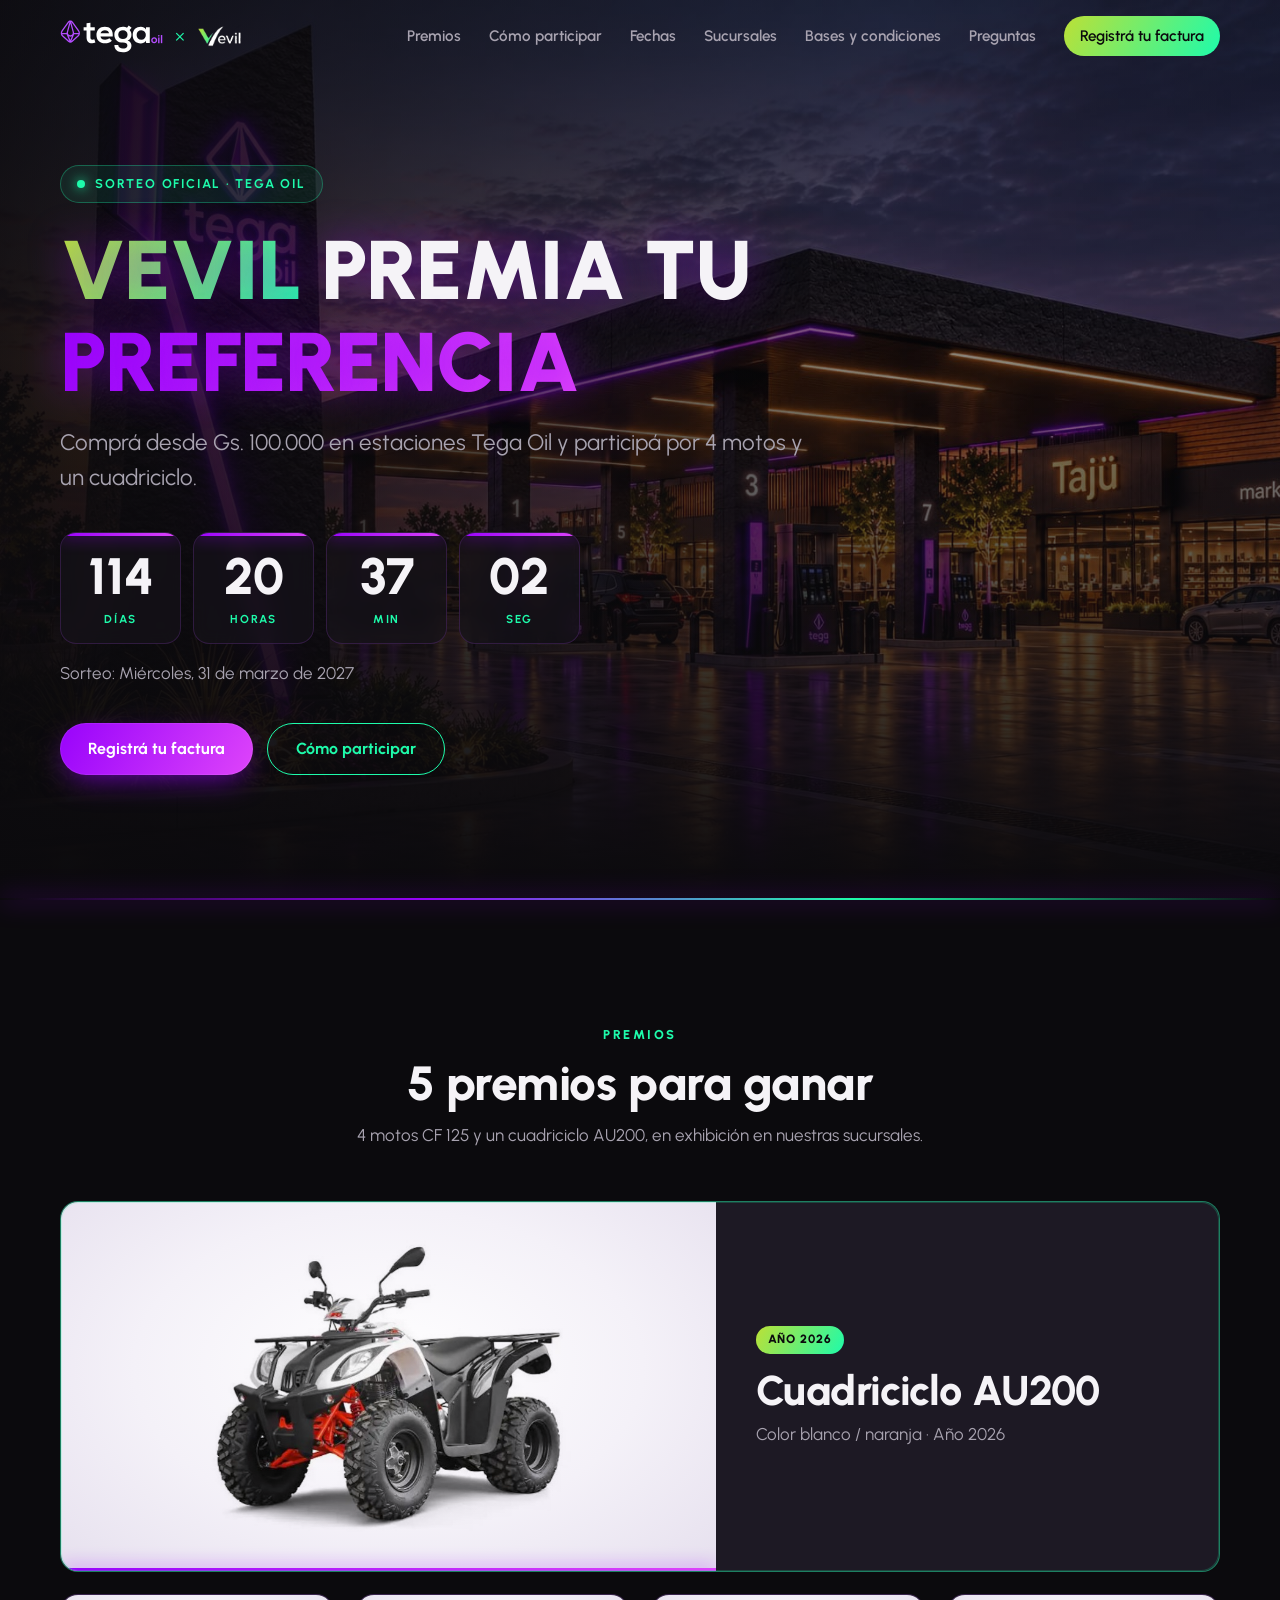
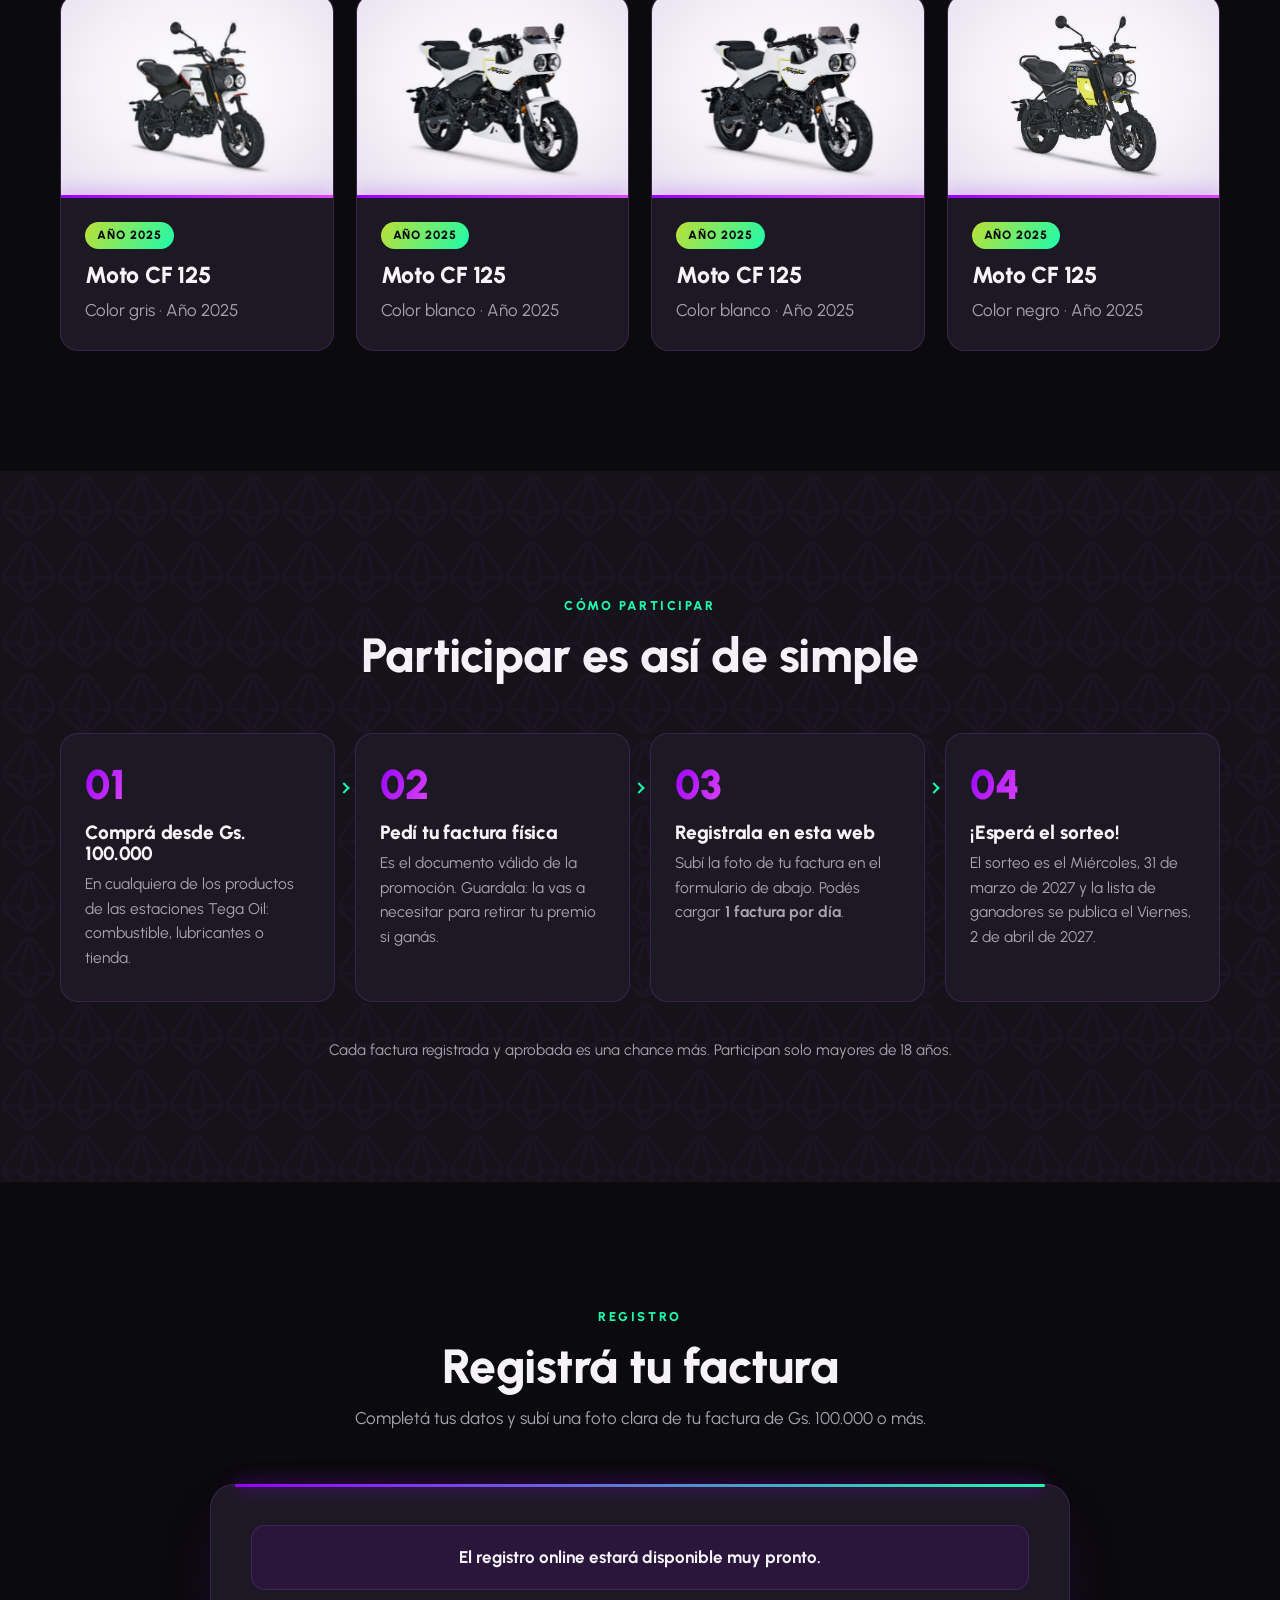
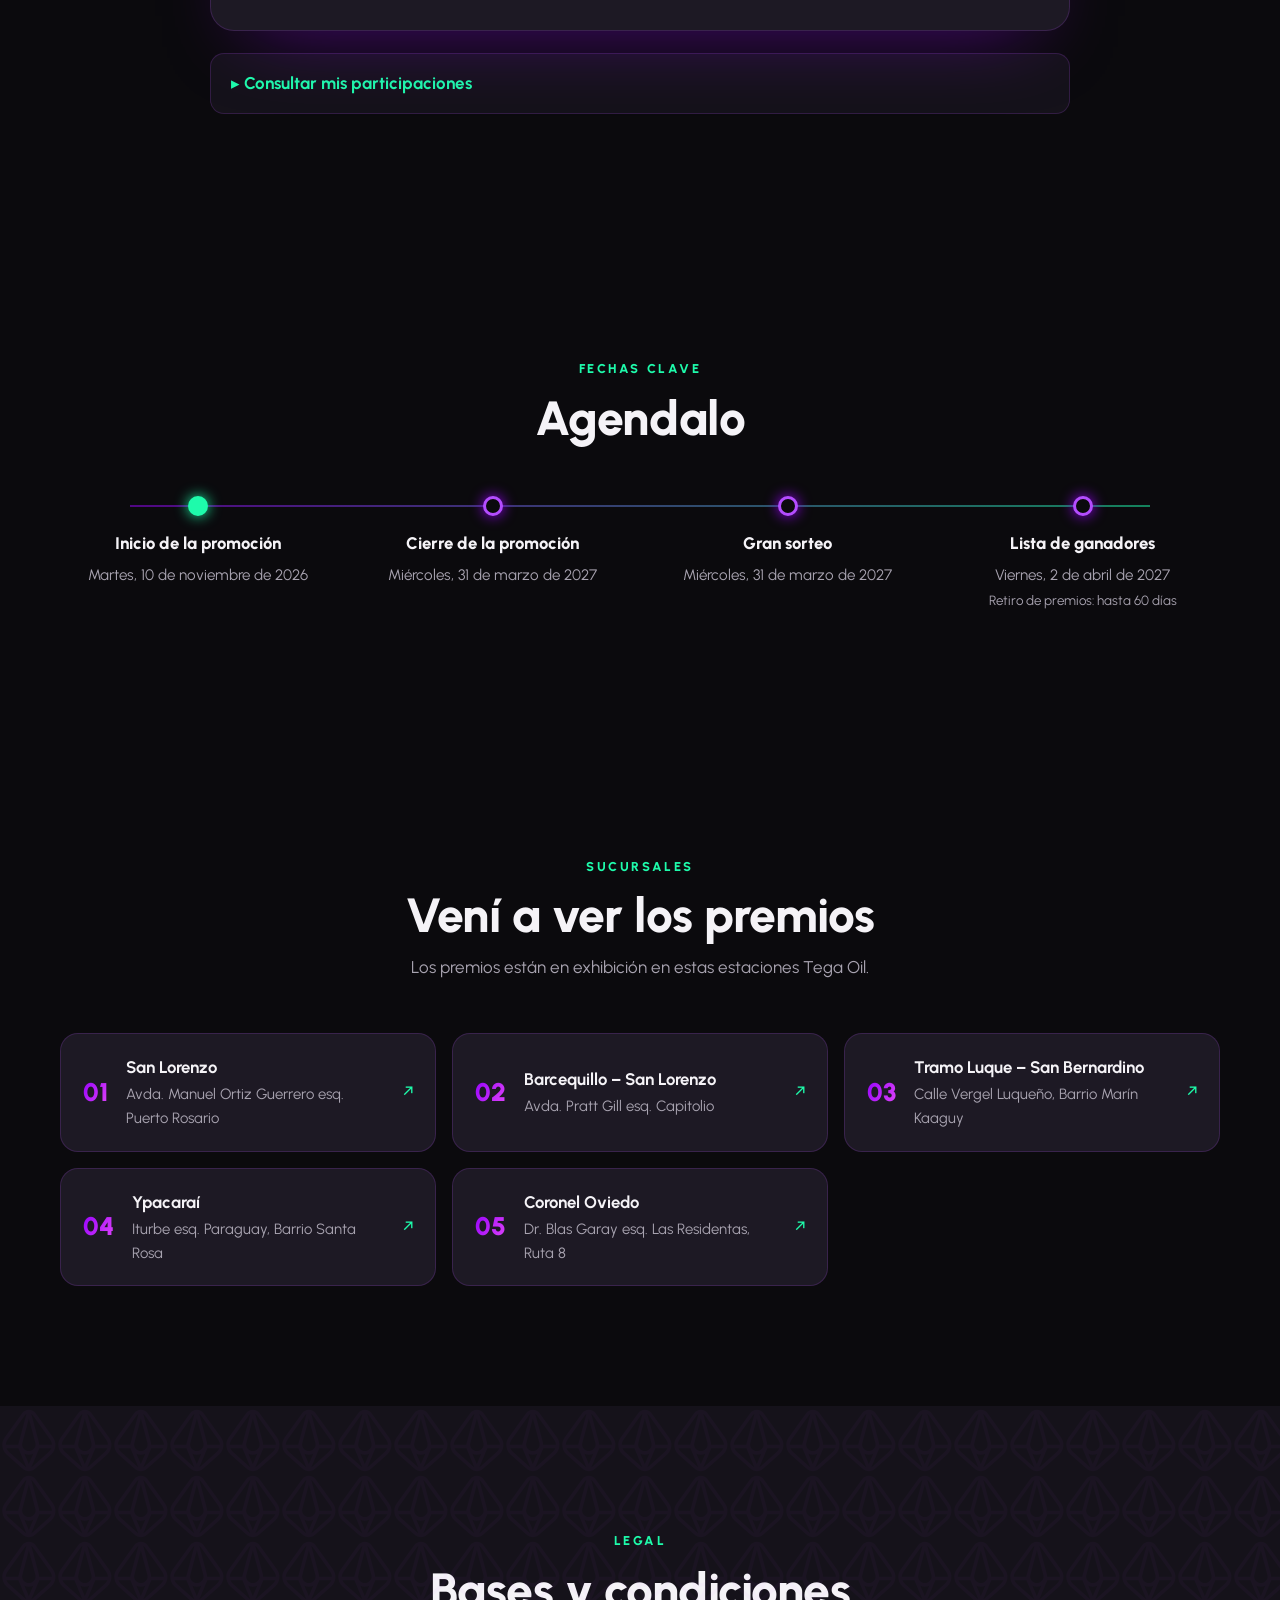
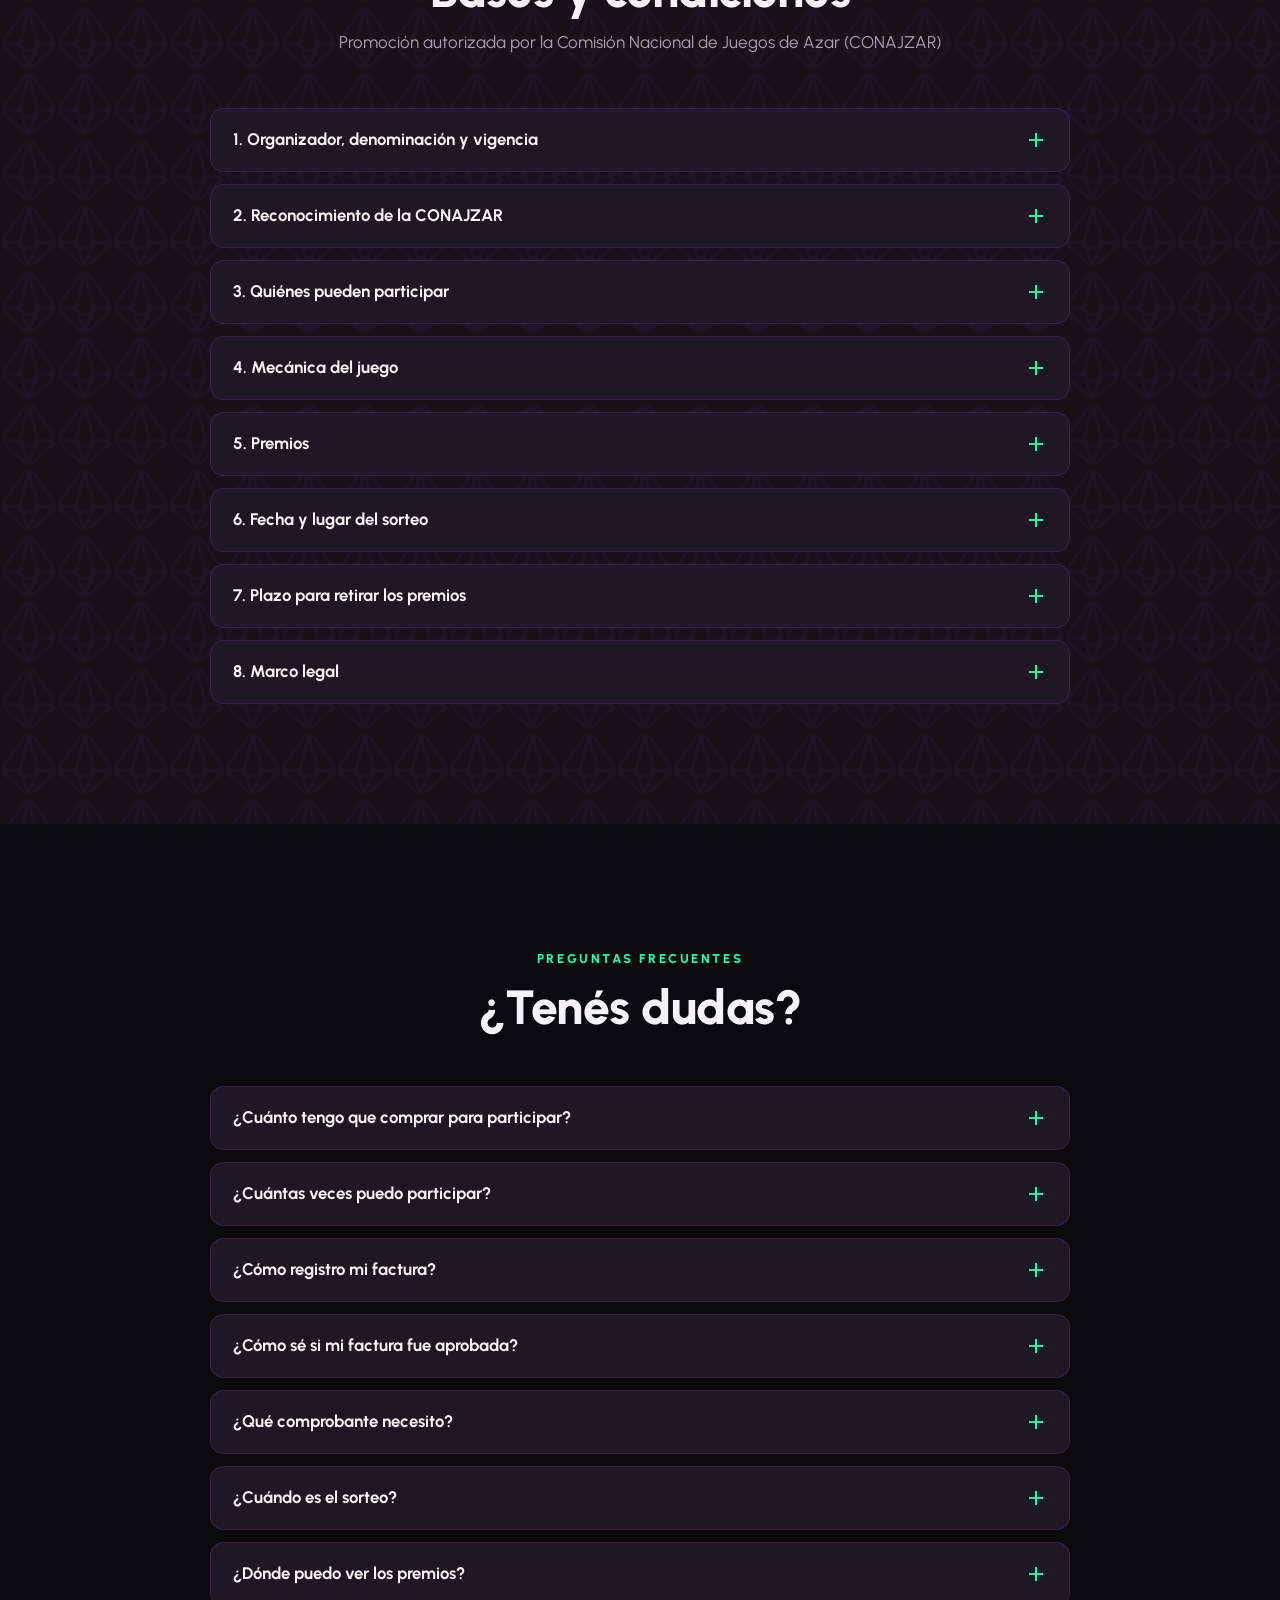
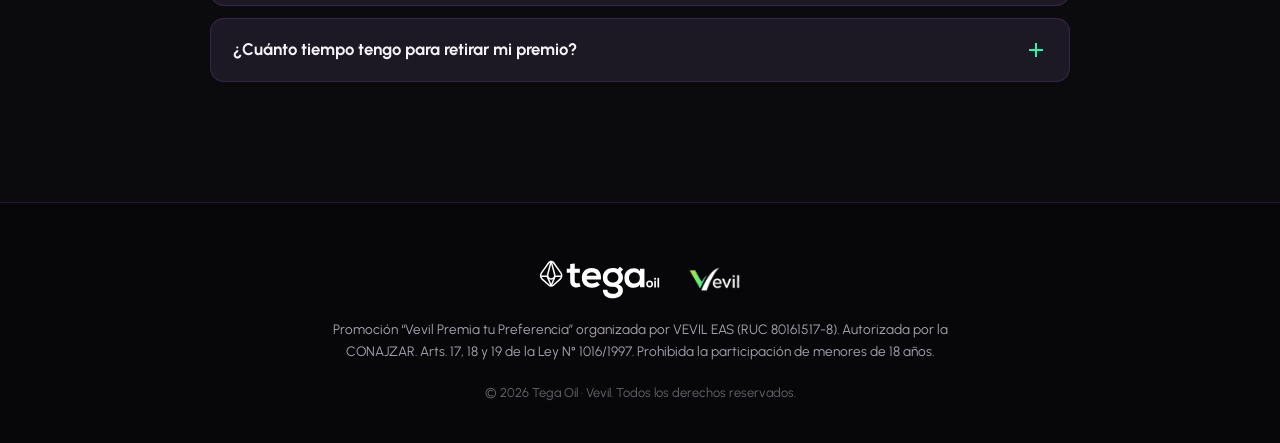
==== index.html @ ad554438 "Registro online de facturas, panel de revisión y sorteo en vivo (ruleta + tómbola) - Backend PHP/MyS" ====
<!DOCTYPE html>
<html lang="es">
<head>
  <meta charset="UTF-8">
  <meta name="viewport" content="width=device-width, initial-scale=1.0">
  <title>Vevil Premia tu Preferencia — Tega Oil</title>
  <meta name="description" content="Comprá desde Gs. 100.000 en estaciones Tega Oil y participá por 4 motos CF 125 y un cuadriciclo AU200. Sorteo el 31 de marzo de 2027.">
  <meta name="theme-color" content="#0B0A0D">
  <meta property="og:title" content="Vevil Premia tu Preferencia — Tega Oil">
  <meta property="og:description" content="4 motos y un cuadriciclo. Sorteo el 31 de marzo de 2027.">
  <meta property="og:image" content="assets/img/estacion.jpg">
  <link rel="icon" href="assets/img/tega-iso.svg" type="image/svg+xml">
  <link rel="preconnect" href="https://fonts.googleapis.com">
  <link rel="preconnect" href="https://fonts.gstatic.com" crossorigin>
  <link href="https://fonts.googleapis.com/css2?family=Urbanist:wght@300;400;600;700;800;900&display=swap" rel="stylesheet">
  <link rel="stylesheet" href="assets/css/styles.css">
  <link rel="stylesheet" href="assets/css/registro.css">
</head>
<body>

  <header class="nav" id="nav">
    <div class="container nav__inner">
      <a href="#inicio" class="nav__brand" aria-label="Inicio">
        <img src="assets/img/tega-logo.svg" alt="Tega Oil" class="nav__tega">
        <span class="nav__x">×</span>
        <img src="assets/img/vevil-logo.png?v=2" alt="Vevil" class="nav__vevil">
      </a>
      <button class="nav__toggle" id="navToggle" aria-label="Abrir menú" aria-expanded="false"><span></span><span></span></button>
      <nav class="nav__links" id="navLinks">
        <a href="#ganadores" class="only-winners">Ganadores</a>
        <a href="#premios">Premios</a>
        <a href="#participar" class="only-pre">Cómo participar</a>
        <a href="#fechas">Fechas</a>
        <a href="#sucursales">Sucursales</a>
        <a href="#bases">Bases y condiciones</a>
        <a href="#faq">Preguntas</a>
        <a href="#registro" class="only-pre nav__cta">Registrá tu factura</a>
      </nav>
    </div>
  </header>

  <main>
    <!-- HERO -->
    <section class="hero" id="inicio">
      <div class="hero__bg" aria-hidden="true"></div>
      <div class="container hero__content">
        <p class="eyebrow"><span class="dot"></span><span id="heroEyebrow">Sorteo oficial</span></p>
        <h1 class="hero__title" id="heroTitle"></h1>
        <p class="hero__lead" id="heroLead"></p>

        <div class="countdown only-pre" id="countdown" aria-live="polite">
          <div class="cd"><span class="cd__n" data-u="d">00</span><span class="cd__l">Días</span></div>
          <div class="cd"><span class="cd__n" data-u="h">00</span><span class="cd__l">Horas</span></div>
          <div class="cd"><span class="cd__n" data-u="m">00</span><span class="cd__l">Min</span></div>
          <div class="cd"><span class="cd__n" data-u="s">00</span><span class="cd__l">Seg</span></div>
        </div>
        <p class="hero__date only-pre" id="heroDate"></p>

        <div class="hero__ctas">
          <a href="#registro" class="btn btn--primary only-pre">Registrá tu factura</a>
          <a href="#participar" class="btn btn--ghost only-pre">Cómo participar</a>
          <a href="#ganadores" class="btn btn--primary only-winners">Ver ganadores</a>
          <a href="#bases" class="btn btn--ghost only-winners">Bases y condiciones</a>
        </div>
      </div>
    </section>

    <!-- GANADORES (solo después del sorteo) -->
    <section class="section only-winners" id="ganadores">
      <div class="container">
        <div class="section__head">
          <p class="kicker">Resultados</p>
          <h2>¡Felicitaciones a los ganadores!</h2>
          <p class="section__sub" id="winnersSub"></p>
        </div>
        <div class="winners" id="winnersGrid"></div>
        <div class="video" id="videoWrap" hidden></div>
        <p class="note center">Los ganadores tienen <strong>60 días</strong> para retirar su premio (Art. 19, Ley N° 1016/97).</p>
      </div>
    </section>

    <!-- PREMIOS -->
    <section class="section" id="premios">
      <div class="container">
        <div class="section__head">
          <p class="kicker">Premios</p>
          <h2>5 premios para ganar</h2>
          <p class="section__sub">4 motos CF 125 y un cuadriciclo AU200, en exhibición en nuestras sucursales.</p>
        </div>
        <div class="prizes" id="prizesGrid"></div>
      </div>
    </section>

    <!-- CÓMO PARTICIPAR -->
    <section class="section section--alt only-pre" id="participar">
      <div class="container">
        <div class="section__head">
          <p class="kicker">Cómo participar</p>
          <h2>Participar es así de simple</h2>
        </div>
        <ol class="steps">
          <li class="step">
            <span class="step__n">01</span>
            <h3>Comprá desde Gs. 100.000</h3>
            <p>En cualquiera de los productos de las estaciones Tega Oil: combustible, lubricantes o tienda.</p>
          </li>
          <li class="step">
            <span class="step__n">02</span>
            <h3>Pedí tu factura física</h3>
            <p>Es el documento válido de la promoción. Guardala: la vas a necesitar para retirar tu premio si ganás.</p>
          </li>
          <li class="step">
            <span class="step__n">03</span>
            <h3>Registrala en esta web</h3>
            <p>Subí la foto de tu factura en el formulario de abajo. Podés cargar <strong>1 factura por día</strong>.</p>
          </li>
          <li class="step">
            <span class="step__n">04</span>
            <h3>¡Esperá el sorteo!</h3>
            <p id="stepDraw"></p>
          </li>
        </ol>
        <p class="note center">Cada factura registrada y aprobada es una chance más. Participan solo mayores de 18 años.</p>
      </div>
    </section>

    <!-- REGISTRO -->
    <section class="section only-pre" id="registro">
      <div class="container container--narrow">
        <div class="section__head">
          <p class="kicker">Registro</p>
          <h2>Registrá tu factura</h2>
          <p class="section__sub">Completá tus datos y subí una foto clara de tu factura de Gs. 100.000 o más.</p>
        </div>

        <div class="reg" id="reg">
          <div class="reg__status" id="regStatus" hidden></div>

          <form class="form" id="regForm" novalidate>
            <div class="form__grid">
              <label class="field">
                <span>Nombre</span>
                <input name="nombre" autocomplete="given-name" required maxlength="80">
              </label>
              <label class="field">
                <span>Apellido</span>
                <input name="apellido" autocomplete="family-name" required maxlength="80">
              </label>
              <label class="field">
                <span>N° de cédula</span>
                <input name="ci" inputmode="numeric" autocomplete="off" required maxlength="11" placeholder="Ej. 4.301.064">
              </label>
              <label class="field">
                <span>Teléfono (WhatsApp)</span>
                <input name="telefono" type="tel" inputmode="tel" autocomplete="tel" required maxlength="16" placeholder="Ej. 0981 123 456">
              </label>
              <label class="field">
                <span>Sucursal donde compraste</span>
                <select name="sucursal" required><option value="">Elegí una sucursal</option></select>
              </label>
              <label class="field">
                <span>Email <small>(opcional)</small></span>
                <input name="email" type="email" autocomplete="email" maxlength="120">
              </label>
            </div>

            <div class="upload" id="upload">
              <input type="file" name="foto" id="foto" accept="image/*" required>
              <label for="foto" class="upload__box">
                <span class="upload__icon" aria-hidden="true">
                  <svg viewBox="0 0 24 24"><path fill="currentColor" d="M12 9a3.5 3.5 0 1 0 0 7 3.5 3.5 0 0 0 0-7Zm8-3h-3.2l-1.5-2H8.7L7.2 6H4a2 2 0 0 0-2 2v10a2 2 0 0 0 2 2h16a2 2 0 0 0 2-2V8a2 2 0 0 0-2-2Zm-8 12a5.5 5.5 0 1 1 0-11 5.5 5.5 0 0 1 0 11Z"/></svg>
                </span>
                <strong>Foto de la factura</strong>
                <small>Tocá para sacar la foto o elegirla de tu galería. Que se lean bien el monto, la fecha y el número.</small>
              </label>
              <div class="upload__preview" id="preview" hidden>
                <img alt="Vista previa de la factura">
                <button type="button" class="upload__change" id="changePhoto">Cambiar foto</button>
              </div>
            </div>

            <div class="checks">
              <label class="check"><input type="checkbox" name="mayor" value="1" required><span>Soy mayor de 18 años.</span></label>
              <label class="check"><input type="checkbox" name="bases" value="1" required><span>Leí y acepto las <a href="#bases">bases y condiciones</a>.</span></label>
              <label class="check"><input type="checkbox" name="datos" value="1" required><span>Autorizo el uso de mis datos únicamente para la gestión de este sorteo.</span></label>
            </div>

            <!-- campo trampa para bots -->
            <div class="hp" aria-hidden="true"><label>Sitio web <input name="website" tabindex="-1" autocomplete="off"></label></div>

            <p class="form__error" id="regError" role="alert" hidden></p>
            <button class="btn btn--primary form__submit" id="regSubmit" type="submit">Registrar factura</button>
            <p class="form__note">Guardá tu factura física original: el ganador debe presentarla junto con su cédula para retirar el premio.</p>
          </form>

          <div class="reg__ok" id="regOk" hidden>
            <div class="reg__check" aria-hidden="true">✓</div>
            <h3>¡Listo, <span id="okName"></span>!</h3>
            <p>Tu factura quedó registrada con el número</p>
            <p class="reg__num" id="okNum"></p>
            <p class="muted">Nuestro equipo la va a revisar. Guardá este número y tu factura física. Podés registrar otra factura mañana.</p>
            <button type="button" class="btn btn--ghost" id="regAgain">Volver</button>
          </div>
        </div>

        <details class="mine" id="mine">
          <summary>Consultar mis participaciones</summary>
          <form class="mine__form" id="mineForm">
            <input name="ci" inputmode="numeric" placeholder="N° de cédula" required>
            <input name="telefono" type="tel" inputmode="tel" placeholder="Teléfono registrado" required>
            <button class="btn btn--ghost" type="submit">Consultar</button>
          </form>
          <div class="mine__out" id="mineOut"></div>
        </details>
      </div>
    </section>

    <!-- FECHAS -->
    <section class="section" id="fechas">
      <div class="container">
        <div class="section__head">
          <p class="kicker">Fechas clave</p>
          <h2>Agendalo</h2>
        </div>
        <div class="timeline" id="timeline"></div>
      </div>
    </section>

    <!-- SUCURSALES -->
    <section class="section" id="sucursales">
      <div class="container">
        <div class="section__head">
          <p class="kicker">Sucursales</p>
          <h2>Vení a ver los premios</h2>
          <p class="section__sub">Los premios están en exhibición en estas estaciones Tega Oil.</p>
        </div>
        <div class="branches" id="branches"></div>
      </div>
    </section>

    <!-- BASES Y CONDICIONES -->
    <section class="section section--alt" id="bases">
      <div class="container container--narrow">
        <div class="section__head">
          <p class="kicker">Legal</p>
          <h2>Bases y condiciones</h2>
          <p class="section__sub">Promoción autorizada por la Comisión Nacional de Juegos de Azar (CONAJZAR)<span id="authNum"></span></p>
        </div>
        <div class="accordion" id="basesList"></div>
      </div>
    </section>

    <!-- FAQ -->
    <section class="section" id="faq">
      <div class="container container--narrow">
        <div class="section__head">
          <p class="kicker">Preguntas frecuentes</p>
          <h2>¿Tenés dudas?</h2>
        </div>
        <div class="accordion" id="faqList"></div>
      </div>
    </section>
  </main>

  <footer class="footer">
    <div class="container footer__inner">
      <div class="footer__brands">
        <img src="assets/img/tega-logo-white.svg" alt="Tega Oil" class="footer__tega">
        <img src="assets/img/vevil-logo.png?v=2" alt="Vevil" class="footer__vevil">
      </div>
      <div class="footer__social" id="social"></div>
      <p class="footer__legal" id="footerLegal"></p>
      <p class="footer__copy">© <span id="year"></span> Tega Oil · Vevil. Todos los derechos reservados.</p>
    </div>
  </footer>

  <a class="wa-float" id="waFloat" href="#" target="_blank" rel="noopener" aria-label="Escribinos por WhatsApp" hidden>
    <svg viewBox="0 0 24 24" aria-hidden="true"><path fill="currentColor" d="M12.04 2C6.58 2 2.13 6.45 2.13 11.91c0 1.75.46 3.45 1.32 4.95L2.05 22l5.25-1.38a9.9 9.9 0 0 0 4.74 1.21h.01c5.46 0 9.91-4.45 9.91-9.91S17.5 2 12.04 2Zm5.8 14.04c-.24.69-1.42 1.32-1.96 1.37-.5.05-1.13.07-1.83-.12-.42-.13-.96-.31-1.65-.61-2.9-1.25-4.79-4.17-4.94-4.36-.14-.19-1.18-1.57-1.18-3s.75-2.13 1.02-2.42c.27-.29.58-.36.78-.36h.56c.18 0 .42-.07.66.5.24.58.82 2.01.89 2.15.07.15.12.32.02.51-.1.19-.15.31-.29.48-.15.17-.31.38-.44.51-.15.15-.3.31-.13.6.17.29.75 1.24 1.61 2.01 1.11.99 2.04 1.3 2.33 1.44.29.15.46.12.63-.07.17-.19.73-.85.92-1.15.19-.29.39-.24.66-.15.27.1 1.7.8 1.99.95.29.15.49.22.56.34.07.12.07.69-.17 1.38Z"/></svg>
  </a>

  <script src="assets/js/config.js"></script>
  <script src="assets/js/main.js"></script>
  <script src="assets/js/registro.js"></script>
</body>
</html>
---- assets/css/styles.css ----
/* ============ Tega Oil × Vevil — Sorteo ============ */
:root {
  --black: #0B0A0D;
  --surface: #15121A;
  --surface-2: #1D1924;
  --line: rgba(180, 77, 255, .18);
  --violet: #9803FB;
  --violet-2: #B44DFF;      /* violeta legible sobre negro */
  --violet-glow: #DE44FA;
  --plum: #44063E;          /* manual de marca */
  --green-1: #BCE036;       /* Vevil */
  --green-2: #1EFBAB;
  --grad-green: linear-gradient(120deg, var(--green-1), var(--green-2));
  --grad-violet: linear-gradient(120deg, var(--violet), var(--violet-glow));
  --text: #F5F3F7;
  --muted: #A8A3B0;
  --radius: 18px;
  --container: 1160px;
  --font: "Urbanist", "Nexa", system-ui, -apple-system, Segoe UI, Roboto, sans-serif;
}

*, *::before, *::after { box-sizing: border-box; }
html { scroll-behavior: smooth; scroll-padding-top: 84px; }
body {
  margin: 0;
  background: var(--black);
  color: var(--text);
  font-family: var(--font);
  font-size: 17px;
  line-height: 1.6;
  -webkit-font-smoothing: antialiased;
  overflow-x: hidden;
}
img { max-width: 100%; display: block; }
a { color: inherit; }
h1, h2, h3 { line-height: 1.1; margin: 0; letter-spacing: -.01em; }
p { margin: 0; }

.container { width: min(var(--container), 100% - 32px); margin-inline: auto; }
.container--narrow { width: min(860px, 100% - 32px); }
.center { text-align: center; }

/* Estado */
body.is-pre .only-winners { display: none !important; }
body.is-winners .only-pre { display: none !important; }

.pend {
  display: inline-block;
  padding: 0 .4em;
  border: 1px dashed var(--green-1);
  border-radius: 6px;
  color: var(--green-1);
  font-size: .85em;
  font-weight: 600;
  letter-spacing: .02em;
}

.grad { background: var(--grad-violet); -webkit-background-clip: text; background-clip: text; color: transparent; }
.grad-green { background: var(--grad-green); -webkit-background-clip: text; background-clip: text; color: transparent; }

/* ---------- Botones ---------- */
.btn {
  display: inline-flex; align-items: center; justify-content: center;
  min-height: 52px; padding: 0 28px;
  border-radius: 999px;
  font-weight: 700; font-size: 1rem; text-decoration: none;
  transition: transform .2s, box-shadow .2s, background .2s;
}
.btn--primary {
  background: var(--grad-violet);
  color: #fff;
  box-shadow: 0 0 0 1px rgba(255,255,255,.08) inset, 0 10px 30px -8px rgba(152, 3, 251, .7);
}
.btn--primary:hover { transform: translateY(-2px); box-shadow: 0 14px 40px -8px rgba(222, 68, 250, .8); }
.btn--ghost { border: 1.5px solid var(--green-2); color: var(--green-2); }
.btn--ghost:hover { background: rgba(30, 251, 171, .1); transform: translateY(-2px); }

/* ---------- Nav ---------- */
.nav {
  position: fixed; inset: 0 0 auto; z-index: 50;
  transition: background .3s, backdrop-filter .3s, border-color .3s;
  border-bottom: 1px solid transparent;
}
.nav.is-scrolled, .nav.is-open {
  background: rgba(11, 10, 13, .82);
  backdrop-filter: blur(14px);
  -webkit-backdrop-filter: blur(14px);
  border-color: var(--line);
}
.nav__inner { display: flex; align-items: center; justify-content: space-between; height: 72px; }
.nav__brand { display: flex; align-items: center; gap: 12px; text-decoration: none; }
.nav__tega { height: 34px; width: auto; }
.nav__x { color: var(--green-2); font-weight: 300; font-size: 1.3rem; }
.nav__vevil { height: 22px; width: auto; }
.nav__links { display: flex; gap: 28px; }
.nav__links a {
  text-decoration: none; font-weight: 600; font-size: .95rem; color: var(--muted);
  position: relative; transition: color .2s;
}
.nav__links a::after {
  content: ""; position: absolute; left: 0; right: 0; bottom: -6px; height: 2px;
  background: var(--grad-green); transform: scaleX(0); transition: transform .25s;
}
.nav__links a:hover { color: #fff; }
.nav__links a:hover::after { transform: scaleX(1); }
.nav__toggle { display: none; }

/* ---------- Hero ---------- */
.hero {
  position: relative;
  min-height: 100svh;
  display: flex; align-items: center;
  padding: 120px 0 80px;
  isolation: isolate;
}
.hero__bg {
  position: absolute; inset: 0; z-index: -1;
  background:
    linear-gradient(180deg, rgba(11,10,13,.55) 0%, rgba(11,10,13,.35) 40%, var(--black) 100%),
    linear-gradient(90deg, rgba(11,10,13,.9) 0%, rgba(11,10,13,.2) 70%),
    url("../img/estacion.jpg") center 40% / cover no-repeat;
}
.hero__bg::after {
  content: ""; position: absolute; left: 0; right: 0; bottom: 0; height: 2px;
  background: linear-gradient(90deg, transparent, var(--violet), var(--green-2), transparent);
  box-shadow: 0 0 24px var(--violet);
}
.hero__content { max-width: 760px; margin-left: max(16px, calc((100% - var(--container)) / 2)); }

.eyebrow {
  display: inline-flex; align-items: center; gap: 10px;
  padding: 8px 16px; border-radius: 999px;
  background: rgba(30, 251, 171, .08);
  border: 1px solid rgba(30, 251, 171, .3);
  color: var(--green-2);
  font-weight: 700; font-size: .8rem; letter-spacing: .14em; text-transform: uppercase;
}
.dot { width: 8px; height: 8px; border-radius: 50%; background: var(--green-2); box-shadow: 0 0 12px var(--green-2); animation: pulse 1.8s infinite; }
@keyframes pulse { 50% { opacity: .35; } }

.hero__title {
  margin-top: 22px;
  font-size: clamp(2.6rem, 7vw, 5.2rem);
  font-weight: 900;
  text-transform: uppercase;
  text-shadow: 0 0 40px rgba(152, 3, 251, .45);
}
.hero__title .x { color: var(--violet-2); font-weight: 300; }
.hero__lead { margin-top: 16px; font-size: clamp(1.1rem, 2.2vw, 1.4rem); color: var(--muted); font-weight: 400; }

.countdown {
  display: grid; grid-template-columns: repeat(4, minmax(0, 1fr));
  gap: 12px; margin-top: 36px; max-width: 520px;
}
.cd {
  position: relative;
  padding: 18px 8px 14px;
  border-radius: 16px;
  background: rgba(21, 18, 26, .72);
  backdrop-filter: blur(8px);
  border: 1px solid var(--line);
  text-align: center;
  overflow: hidden;
}
.cd::before {
  content: ""; position: absolute; inset: 0 0 auto; height: 3px;
  background: var(--grad-violet); box-shadow: 0 0 16px var(--violet);
}
.cd__n {
  display: block;
  font-size: clamp(2rem, 6vw, 3.2rem); font-weight: 800;
  font-variant-numeric: tabular-nums;
  line-height: 1;
}
.cd__n.flip { animation: flip .4s ease; }
@keyframes flip { from { transform: translateY(-30%); opacity: .2; } to { transform: none; opacity: 1; } }
.cd__l { display: block; margin-top: 8px; font-size: .72rem; font-weight: 700; letter-spacing: .16em; text-transform: uppercase; color: var(--green-2); }
.countdown.is-pending .cd__n { color: rgba(255,255,255,.25); }
.countdown.is-live .cd::before { background: var(--grad-green); box-shadow: 0 0 16px var(--green-2); }

.hero__date { margin-top: 16px; color: var(--muted); }
.hero__ctas { display: flex; flex-wrap: wrap; gap: 14px; margin-top: 36px; }

/* ---------- Secciones ---------- */
.section { position: relative; padding: clamp(72px, 10vw, 120px) 0; }
.section--alt { background: var(--surface); }
.section--alt::before {
  content: ""; position: absolute; inset: 0; pointer-events: none;
  background: url("../img/tega-iso.svg") 0 0 / 56px 66px repeat;
  opacity: .035;
}
.section__head { text-align: center; max-width: 680px; margin: 0 auto 52px; }
.kicker {
  display: inline-block; margin-bottom: 12px;
  font-size: .8rem; font-weight: 800; letter-spacing: .2em; text-transform: uppercase;
  color: var(--green-2);
}
.section__head h2 { font-size: clamp(2rem, 4.4vw, 3rem); font-weight: 800; }
.section__sub { margin-top: 12px; color: var(--muted); }
.note { margin-top: 36px; color: var(--muted); font-size: .95rem; }

/* ---------- Premios ---------- */
.prizes { display: grid; grid-template-columns: repeat(auto-fit, minmax(260px, 1fr)); gap: 22px; }
.prize, .winner {
  position: relative;
  background: var(--surface-2);
  border: 1px solid var(--line);
  border-radius: var(--radius);
  overflow: hidden;
  transition: transform .3s, border-color .3s, box-shadow .3s;
}
.prize:hover { transform: translateY(-6px); border-color: rgba(180, 77, 255, .5); box-shadow: 0 20px 50px -20px rgba(152, 3, 251, .6); }
.prize__media {
  aspect-ratio: 4 / 3;
  display: grid; place-items: center;
  background: radial-gradient(circle at 50% 60%, rgba(152, 3, 251, .35), transparent 65%), var(--surface);
}
.prize__media img { width: 100%; height: 100%; object-fit: cover; }
.prize__media img.prize__ph, .winner__photo img.prize__ph { width: 34%; height: auto; object-fit: contain; opacity: .5; filter: drop-shadow(0 0 20px var(--violet)); }
.prize__body { padding: 22px 24px 26px; }
.prize__rank {
  display: inline-block; padding: 4px 12px; border-radius: 999px;
  background: var(--grad-green); color: #0B0A0D;
  font-size: .75rem; font-weight: 800; letter-spacing: .08em; text-transform: uppercase;
}
.prize h3 { margin-top: 14px; font-size: 1.45rem; font-weight: 800; }
.prize p { margin-top: 8px; color: var(--muted); }
.prize--main { border-color: rgba(30, 251, 171, .45); }
.prize--main::after {
  content: ""; position: absolute; inset: 0; border-radius: inherit; pointer-events: none;
  box-shadow: inset 0 0 0 1px rgba(30, 251, 171, .2), 0 0 40px -10px rgba(30, 251, 171, .35);
}

/* ---------- Pasos ---------- */
.steps {
  list-style: none; margin: 0; padding: 0;
  display: grid; grid-template-columns: repeat(4, 1fr); gap: 20px;
  counter-reset: s; position: relative;
}
.step {
  position: relative;
  padding: 30px 24px;
  background: var(--surface-2);
  border: 1px solid var(--line);
  border-radius: var(--radius);
}
.step__n {
  display: inline-block;
  font-size: 2.6rem; font-weight: 900; line-height: 1;
  background: var(--grad-violet); -webkit-background-clip: text; background-clip: text; color: transparent;
}
.step h3 { margin-top: 14px; font-size: 1.2rem; font-weight: 800; }
.step p { margin-top: 8px; color: var(--muted); font-size: .97rem; }
.step:not(:last-child)::after {
  content: ""; position: absolute; top: 50px; right: -14px; width: 8px; height: 8px;
  border-top: 2px solid var(--green-2); border-right: 2px solid var(--green-2);
  transform: rotate(45deg);
}

/* ---------- Timeline ---------- */
.timeline {
  display: grid; grid-template-columns: repeat(4, 1fr); gap: 20px;
  position: relative;
}
.timeline::before {
  content: ""; position: absolute; left: 6%; right: 6%; top: 9px; height: 2px;
  background: linear-gradient(90deg, var(--violet), var(--green-2));
  opacity: .5;
}
.tl { position: relative; text-align: center; padding-top: 34px; }
.tl__dot {
  position: absolute; top: 0; left: 50%; transform: translateX(-50%);
  width: 20px; height: 20px; border-radius: 50%;
  background: var(--black); border: 3px solid var(--violet-2);
  box-shadow: 0 0 14px var(--violet);
}
.tl.is-done .tl__dot { background: var(--green-2); border-color: var(--green-2); box-shadow: 0 0 14px var(--green-2); }
.tl__t { font-weight: 800; font-size: 1.05rem; }
.tl__v { margin-top: 6px; color: var(--muted); font-size: .95rem; }
.tl__v small { font-size: .88em; }

/* ---------- Acordeón ---------- */
.accordion { display: grid; gap: 12px; position: relative; }
.acc {
  background: var(--surface-2);
  border: 1px solid var(--line);
  border-radius: 14px;
  transition: border-color .25s;
}
.acc.is-open { border-color: rgba(30, 251, 171, .4); }
.acc__q {
  width: 100%; display: flex; align-items: center; justify-content: space-between; gap: 16px;
  padding: 20px 22px;
  background: none; border: 0; color: var(--text);
  font: 700 1.05rem/1.3 var(--font); text-align: left; cursor: pointer;
}
.acc__ic { position: relative; flex: 0 0 22px; height: 22px; }
.acc__ic::before, .acc__ic::after {
  content: ""; position: absolute; left: 50%; top: 50%; width: 14px; height: 2px;
  background: var(--green-2); transform: translate(-50%, -50%); transition: transform .25s;
}
.acc__ic::after { transform: translate(-50%, -50%) rotate(90deg); }
.acc.is-open .acc__ic::after { transform: translate(-50%, -50%) rotate(0); }
.acc__a { display: grid; grid-template-rows: 0fr; transition: grid-template-rows .3s ease; }
.acc.is-open .acc__a { grid-template-rows: 1fr; }
.acc__inner { overflow: hidden; padding: 0 22px; color: var(--muted); }
.acc.is-open .acc__inner { padding-bottom: 22px; }
.acc__inner p + p, .acc__inner p + ul, .acc__inner ul + p { margin-top: 10px; }
.acc__inner ul { margin: 0; padding-left: 20px; }
.acc__inner strong { color: var(--text); }

/* ---------- Ganadores ---------- */
.winners { display: grid; grid-template-columns: repeat(auto-fit, minmax(240px, 300px)); justify-content: center; gap: 22px; }
.winner { text-align: center; padding-bottom: 24px; border-color: rgba(30, 251, 171, .35); }
.winner__photo {
  aspect-ratio: 1; display: grid; place-items: center; margin-bottom: 18px;
  background: radial-gradient(circle at 50% 60%, rgba(30, 251, 171, .25), transparent 65%), var(--surface);
}
.winner__photo img { width: 100%; height: 100%; object-fit: cover; }
.winner h3 { margin-top: 12px; font-size: 1.4rem; font-weight: 800; }
.winner p { margin-top: 4px; color: var(--muted); }
.video { margin-top: 40px; aspect-ratio: 16 / 9; border-radius: var(--radius); overflow: hidden; border: 1px solid var(--line); }
.video iframe { width: 100%; height: 100%; border: 0; }
.video--link { aspect-ratio: auto; border: 0; text-align: center; }

/* ---------- Footer ---------- */
.footer { padding: 56px 0 40px; border-top: 1px solid var(--line); background: #070609; }
.footer__inner { display: grid; justify-items: center; gap: 20px; text-align: center; }
.footer__brands { display: flex; align-items: center; gap: 28px; }
.footer__tega { height: 40px; width: auto; }
.footer__vevil { height: 26px; width: auto; }
.footer__social { display: flex; flex-wrap: wrap; justify-content: center; gap: 22px; }
.footer__social a { color: var(--muted); text-decoration: none; font-weight: 600; }
.footer__social a:hover { color: var(--green-2); }
.footer__legal { max-width: 620px; font-size: .85rem; color: var(--muted); }
.footer__copy { font-size: .8rem; color: rgba(168, 163, 176, .6); }

/* ---------- WhatsApp ---------- */
.wa-float {
  position: fixed; right: 18px; bottom: 18px; z-index: 40;
  width: 56px; height: 56px; border-radius: 50%;
  display: grid; place-items: center;
  background: var(--grad-green); color: #0B0A0D;
  box-shadow: 0 10px 30px -6px rgba(30, 251, 171, .6);
  transition: transform .2s;
}
.wa-float:hover { transform: scale(1.08); }
.wa-float svg { width: 28px; height: 28px; }
.wa-float[hidden] { display: none; }

/* ---------- Reveal ---------- */
.reveal { opacity: 0; transform: translateY(24px); transition: opacity .7s ease, transform .7s ease; }
.reveal.in { opacity: 1; transform: none; }

/* ---------- Responsive ---------- */
@media (max-width: 960px) {
  .steps { grid-template-columns: repeat(2, 1fr); }
  .step:nth-child(2)::after { display: none; }
  .timeline { grid-template-columns: repeat(2, 1fr); row-gap: 36px; }
  .timeline::before { display: none; }
}
@media (max-width: 820px) {
  .nav__toggle {
    display: grid; gap: 6px; place-content: center;
    width: 44px; height: 44px; background: none; border: 0; cursor: pointer;
  }
  .nav__toggle span { width: 24px; height: 2px; background: #fff; transition: transform .25s; }
  .nav.is-open .nav__toggle span:first-child { transform: translateY(4px) rotate(45deg); }
  .nav.is-open .nav__toggle span:last-child { transform: translateY(-4px) rotate(-45deg); }
  .nav__links {
    position: absolute; top: 72px; left: 0; right: 0;
    flex-direction: column; gap: 0;
    background: rgba(11, 10, 13, .96);
    border-bottom: 1px solid var(--line);
    max-height: 0; overflow: hidden; transition: max-height .35s ease;
  }
  .nav.is-open .nav__links { max-height: 420px; }
  .nav__links a { padding: 16px 24px; border-top: 1px solid var(--line); }
  .nav__links a::after { display: none; }
}
@media (max-width: 560px) {
  body { font-size: 16px; }
  .nav__tega { height: 28px; }
  .nav__vevil { height: 18px; }
  .hero { padding-top: 104px; }
  .hero__bg { background-position: 30% center, 0 0, 22% center; }
  .countdown { gap: 8px; }
  .cd { padding: 14px 4px 12px; border-radius: 12px; }
  .cd__l { font-size: .62rem; letter-spacing: .1em; }
  .hero__ctas .btn { flex: 1 1 100%; }
  .steps, .timeline { grid-template-columns: 1fr; }
  .step::after { display: none; }
  .tl { text-align: left; padding: 0 0 0 36px; }
  .tl__dot { left: 0; transform: none; }
}
@media (prefers-reduced-motion: reduce) {
  *, *::before, *::after { animation: none !important; transition: none !important; }
  html { scroll-behavior: auto; }
  .reveal { opacity: 1; transform: none; }
}

/* ---------- Premios: destacado + 4 motos ---------- */
.prizes { grid-template-columns: repeat(4, 1fr); }
.prize--main { grid-column: 1 / -1; display: grid; grid-template-columns: 1.3fr 1fr; align-items: center; }
.prize--main .prize__media { aspect-ratio: 16 / 9; height: 100%; }
.prize--main .prize__body { padding: 36px 40px; }
.prize--main h3 { font-size: clamp(1.8rem, 3.4vw, 2.6rem); }
.prize--main .prize__ph { width: 22%; }

/* ---------- Sucursales ---------- */
.branches { display: grid; grid-template-columns: repeat(auto-fit, minmax(300px, 1fr)); gap: 16px; }
.branch {
  display: flex; align-items: center; gap: 18px;
  padding: 20px 22px;
  background: var(--surface-2);
  border: 1px solid var(--line);
  border-radius: var(--radius);
  text-decoration: none;
  transition: border-color .25s, transform .25s;
}
.branch:hover { border-color: rgba(30, 251, 171, .5); transform: translateY(-3px); }
.branch__n {
  flex: 0 0 auto; font-size: 1.6rem; font-weight: 900; line-height: 1;
  background: var(--grad-violet); -webkit-background-clip: text; background-clip: text; color: transparent;
}
.branch__body { display: grid; gap: 2px; flex: 1; min-width: 0; }
.branch__body strong { font-size: 1.05rem; }
.branch__body span { color: var(--muted); font-size: .93rem; }
.branch__go { color: var(--green-2); font-size: 1.2rem; }

@media (max-width: 960px) {
  .prizes { grid-template-columns: repeat(2, 1fr); }
  .prize--main { grid-template-columns: 1fr; }
  .prize--main .prize__body { padding: 22px 24px 26px; }
}
@media (max-width: 560px) {
  .prizes { grid-template-columns: 1fr; }
  .branches { grid-template-columns: 1fr; }
}

/* ---------- Fotos de premios (fondo blanco del proveedor) ---------- */
.prize__media--photo {
  position: relative;
  background: radial-gradient(ellipse at 50% 45%, #ffffff 0%, #f4f1f8 55%, #e6e0ee 100%);
  padding: 18px;
  overflow: hidden;
}
.prize__media--photo::after {
  content: ""; position: absolute; left: 0; right: 0; bottom: 0; height: 3px;
  background: var(--grad-violet); box-shadow: 0 0 18px var(--violet);
}
.prize__media--photo img.prize__photo {
  width: 100%; height: 100%;
  object-fit: contain;
  mix-blend-mode: multiply;
  transition: transform .5s ease;
}
.prize:hover .prize__photo { transform: scale(1.05); }
.prize--main .prize__media--photo { padding: 28px; }
.prize__media--photo img.prize__photo { position: absolute; inset: 18px; width: calc(100% - 36px); height: calc(100% - 36px); }
.prize--main .prize__media--photo img.prize__photo { inset: 24px; width: calc(100% - 48px); height: calc(100% - 48px); }
---- assets/css/registro.css ----
/* ---------- Nav: botón de registro ---------- */
.nav__links a.nav__cta {
  color: #0B0A0D; background: var(--grad-green);
  padding: 8px 16px; border-radius: 999px; margin: -8px 0;
}
.nav__links a.nav__cta::after { display: none; }
.nav__links a.nav__cta:hover { color: #0B0A0D; filter: brightness(1.08); }
@media (max-width: 820px) {
  .nav__links a.nav__cta { margin: 12px 24px 16px; text-align: center; border-top: 0; }
}
@media (min-width: 821px) and (max-width: 1100px) {
  .nav__links { gap: 18px; }
  .nav__links a { font-size: .88rem; }
}

/* ---------- Registro ---------- */
.reg {
  position: relative;
  background: var(--surface-2);
  border: 1px solid var(--line);
  border-radius: 24px;
  padding: clamp(22px, 4vw, 40px);
  box-shadow: 0 30px 80px -40px rgba(152, 3, 251, .55);
}
.reg::before {
  content: ""; position: absolute; left: 24px; right: 24px; top: -1px; height: 3px; border-radius: 3px;
  background: linear-gradient(90deg, var(--violet), var(--green-2));
  box-shadow: 0 0 18px var(--violet);
}
.reg__status { padding: 18px 20px; border-radius: 14px; text-align: center; color: var(--muted); }
.reg__status--info { background: rgba(152, 3, 251, .1); border: 1px solid var(--line); }
.reg__status strong { color: var(--text); }

.form__grid { display: grid; grid-template-columns: 1fr 1fr; gap: 16px 18px; }
.field { display: grid; gap: 6px; }
.field > span { font-size: .85rem; font-weight: 700; color: var(--muted); letter-spacing: .02em; }
.field small { font-weight: 400; opacity: .8; }
.field input, .field select, .mine__form input {
  width: 100%; min-height: 50px; padding: 0 16px;
  background: var(--black); color: var(--text);
  border: 1.5px solid rgba(180, 77, 255, .25); border-radius: 12px;
  font: 500 1rem var(--font);
  transition: border-color .2s, box-shadow .2s;
}
.field select {
  appearance: none; padding-right: 40px;
  background-image: linear-gradient(45deg, transparent 50%, var(--green-2) 50%), linear-gradient(135deg, var(--green-2) 50%, transparent 50%);
  background-position: calc(100% - 22px) 52%, calc(100% - 16px) 52%;
  background-size: 6px 6px; background-repeat: no-repeat;
}
.field select option { background: var(--surface-2); }
.field input:focus, .field select:focus, .mine__form input:focus { outline: none; border-color: var(--green-2); box-shadow: 0 0 0 4px rgba(30, 251, 171, .12); }
.field input::placeholder, .mine__form input::placeholder { color: rgba(168, 163, 176, .55); }

.upload { margin-top: 22px; position: relative; }
.upload input[type=file] { position: absolute; width: 1px; height: 1px; opacity: 0; pointer-events: none; }
.upload__box {
  display: grid; justify-items: center; gap: 6px; text-align: center;
  padding: 28px 20px; border-radius: 16px; cursor: pointer;
  border: 2px dashed rgba(30, 251, 171, .45);
  background: rgba(30, 251, 171, .04);
  transition: background .2s, border-color .2s;
}
.upload__box:hover { background: rgba(30, 251, 171, .08); border-color: var(--green-2); }
.upload__icon { width: 52px; height: 52px; display: grid; place-items: center; border-radius: 50%; background: var(--grad-green); color: #0B0A0D; }
.upload__icon svg { width: 26px; height: 26px; }
.upload__box small { color: var(--muted); max-width: 420px; }
.upload.has-photo .upload__box { display: none; }
.upload__preview { display: grid; justify-items: center; gap: 12px; }
.upload__preview[hidden] { display: none; }
.upload__preview img { max-height: 320px; width: auto; border-radius: 12px; border: 1px solid var(--line); }
.upload__change { background: none; border: 0; color: var(--green-2); font: 700 .95rem var(--font); cursor: pointer; text-decoration: underline; }

.checks { display: grid; gap: 12px; margin-top: 22px; }
.check { display: flex; gap: 12px; align-items: flex-start; cursor: pointer; color: var(--muted); font-size: .97rem; }
.check input { flex: 0 0 auto; width: 22px; height: 22px; margin: 1px 0 0; accent-color: var(--green-2); }
.check a { color: var(--green-2); }
.hp { position: absolute; left: -9999px; width: 1px; height: 1px; overflow: hidden; }

.form__error { margin-top: 18px; padding: 12px 16px; border-radius: 12px; background: rgba(255, 42, 65, .12); border: 1px solid rgba(255, 42, 65, .45); color: #ff9aa5; font-weight: 600; }
.form__error[hidden] { display: none; }
.form__submit { width: 100%; margin-top: 22px; font-size: 1.05rem; min-height: 56px; border: 0; cursor: pointer; font-family: var(--font); }
.form__submit:disabled { opacity: .6; cursor: wait; transform: none; }
.form__note { margin-top: 14px; text-align: center; color: var(--muted); font-size: .88rem; }

.reg__ok { text-align: center; display: grid; gap: 8px; justify-items: center; padding: 10px 0; }
.reg__ok[hidden], .form[hidden] { display: none; }
.reg__check {
  width: 72px; height: 72px; border-radius: 50%; display: grid; place-items: center;
  font-size: 2.2rem; font-weight: 900; background: var(--grad-green); color: #0B0A0D;
  box-shadow: 0 0 40px rgba(30, 251, 171, .5); animation: pop .5s cubic-bezier(.2, 1.6, .4, 1);
}
@keyframes pop { from { transform: scale(.3); opacity: 0; } }
.reg__ok h3 { font-size: 1.6rem; margin-top: 8px; }
.reg__num { font-size: clamp(2rem, 6vw, 2.8rem); font-weight: 900; letter-spacing: .04em; background: var(--grad-violet); -webkit-background-clip: text; background-clip: text; color: transparent; }
.muted { color: var(--muted); max-width: 460px; }
.reg__ok .btn { margin-top: 12px; background: none; cursor: pointer; font-family: var(--font); }

.mine { margin-top: 22px; border: 1px solid var(--line); border-radius: 14px; background: var(--surface); }
.mine summary { padding: 16px 20px; cursor: pointer; font-weight: 700; color: var(--green-2); list-style: none; }
.mine summary::-webkit-details-marker { display: none; }
.mine summary::before { content: "▸ "; }
.mine[open] summary::before { content: "▾ "; }
.mine__form { display: grid; grid-template-columns: 1fr 1fr auto; gap: 10px; padding: 0 20px 16px; }
.mine__form .btn { min-height: 50px; background: none; cursor: pointer; font-family: var(--font); }
.mine__out { padding: 0 20px 18px; color: var(--muted); }
.mine__list { list-style: none; margin: 10px 0 0; padding: 0; display: grid; gap: 8px; }
.mine__list li { display: flex; flex-wrap: wrap; gap: 6px 14px; align-items: center; padding: 10px 14px; border-radius: 10px; background: var(--surface-2); }
.mine__list small { flex-basis: 100%; }
.mono { font-variant-numeric: tabular-nums; font-weight: 800; color: var(--text); }
.tag { padding: 3px 10px; border-radius: 999px; font-size: .78rem; font-weight: 800; }
.tag--pendiente { background: rgba(255, 196, 0, .15); color: #ffd25e; }
.tag--aprobada { background: rgba(30, 251, 171, .15); color: var(--green-2); }
.tag--rechazada { background: rgba(255, 42, 65, .15); color: #ff8a97; }

@media (max-width: 640px) {
  .form__grid { grid-template-columns: 1fr; }
  .mine__form { grid-template-columns: 1fr; }
}
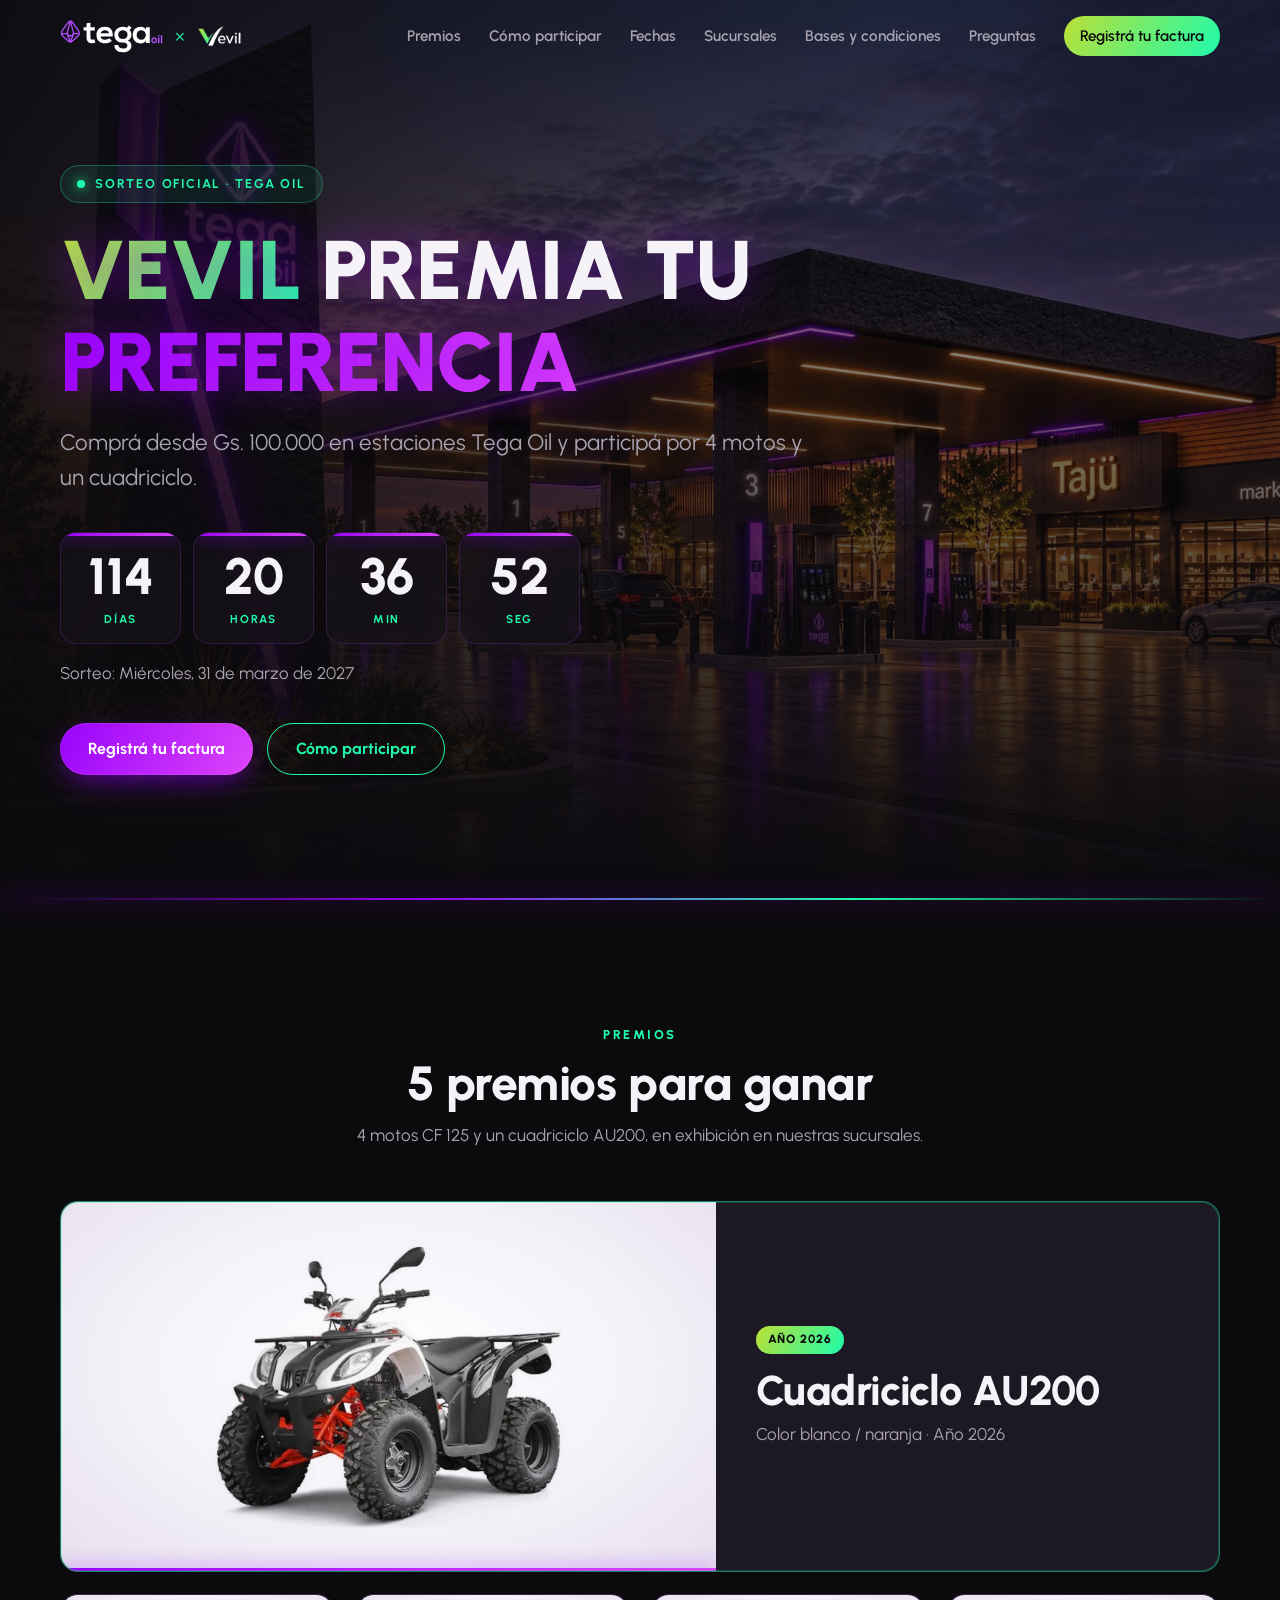
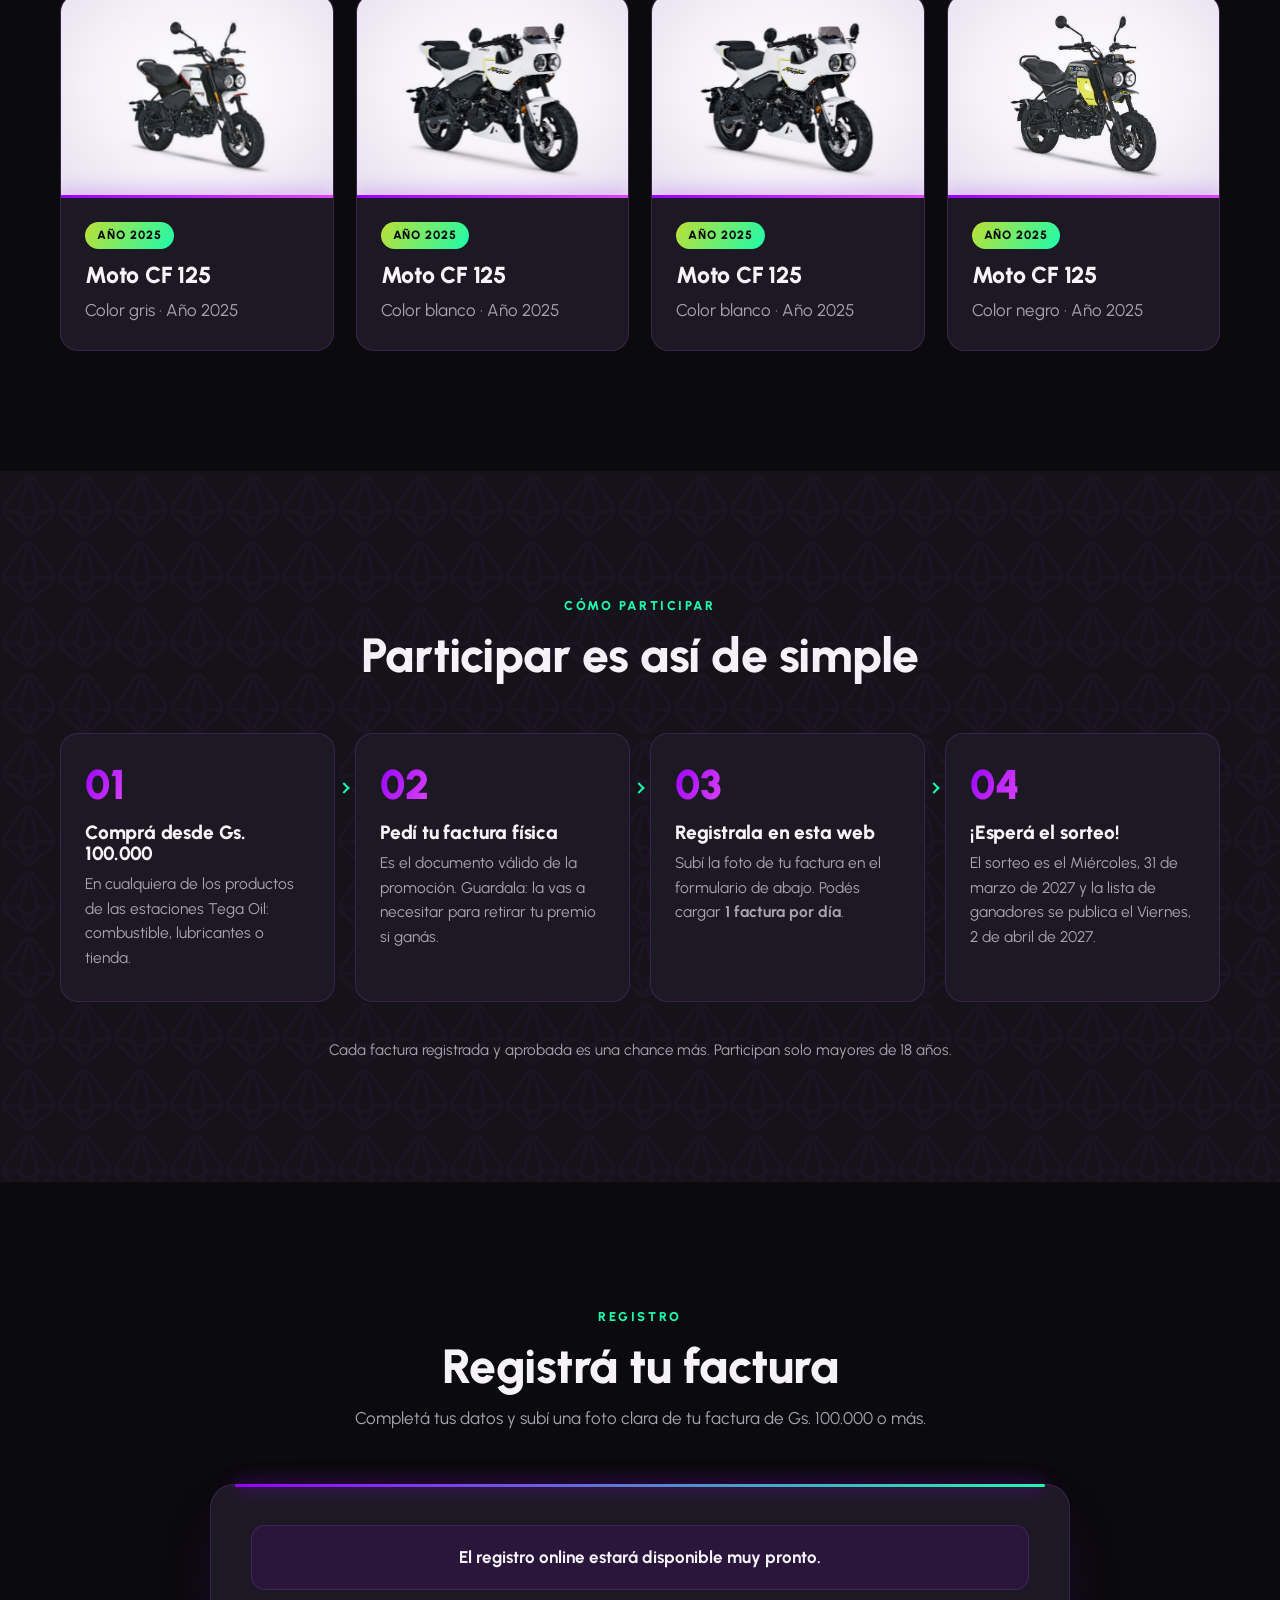
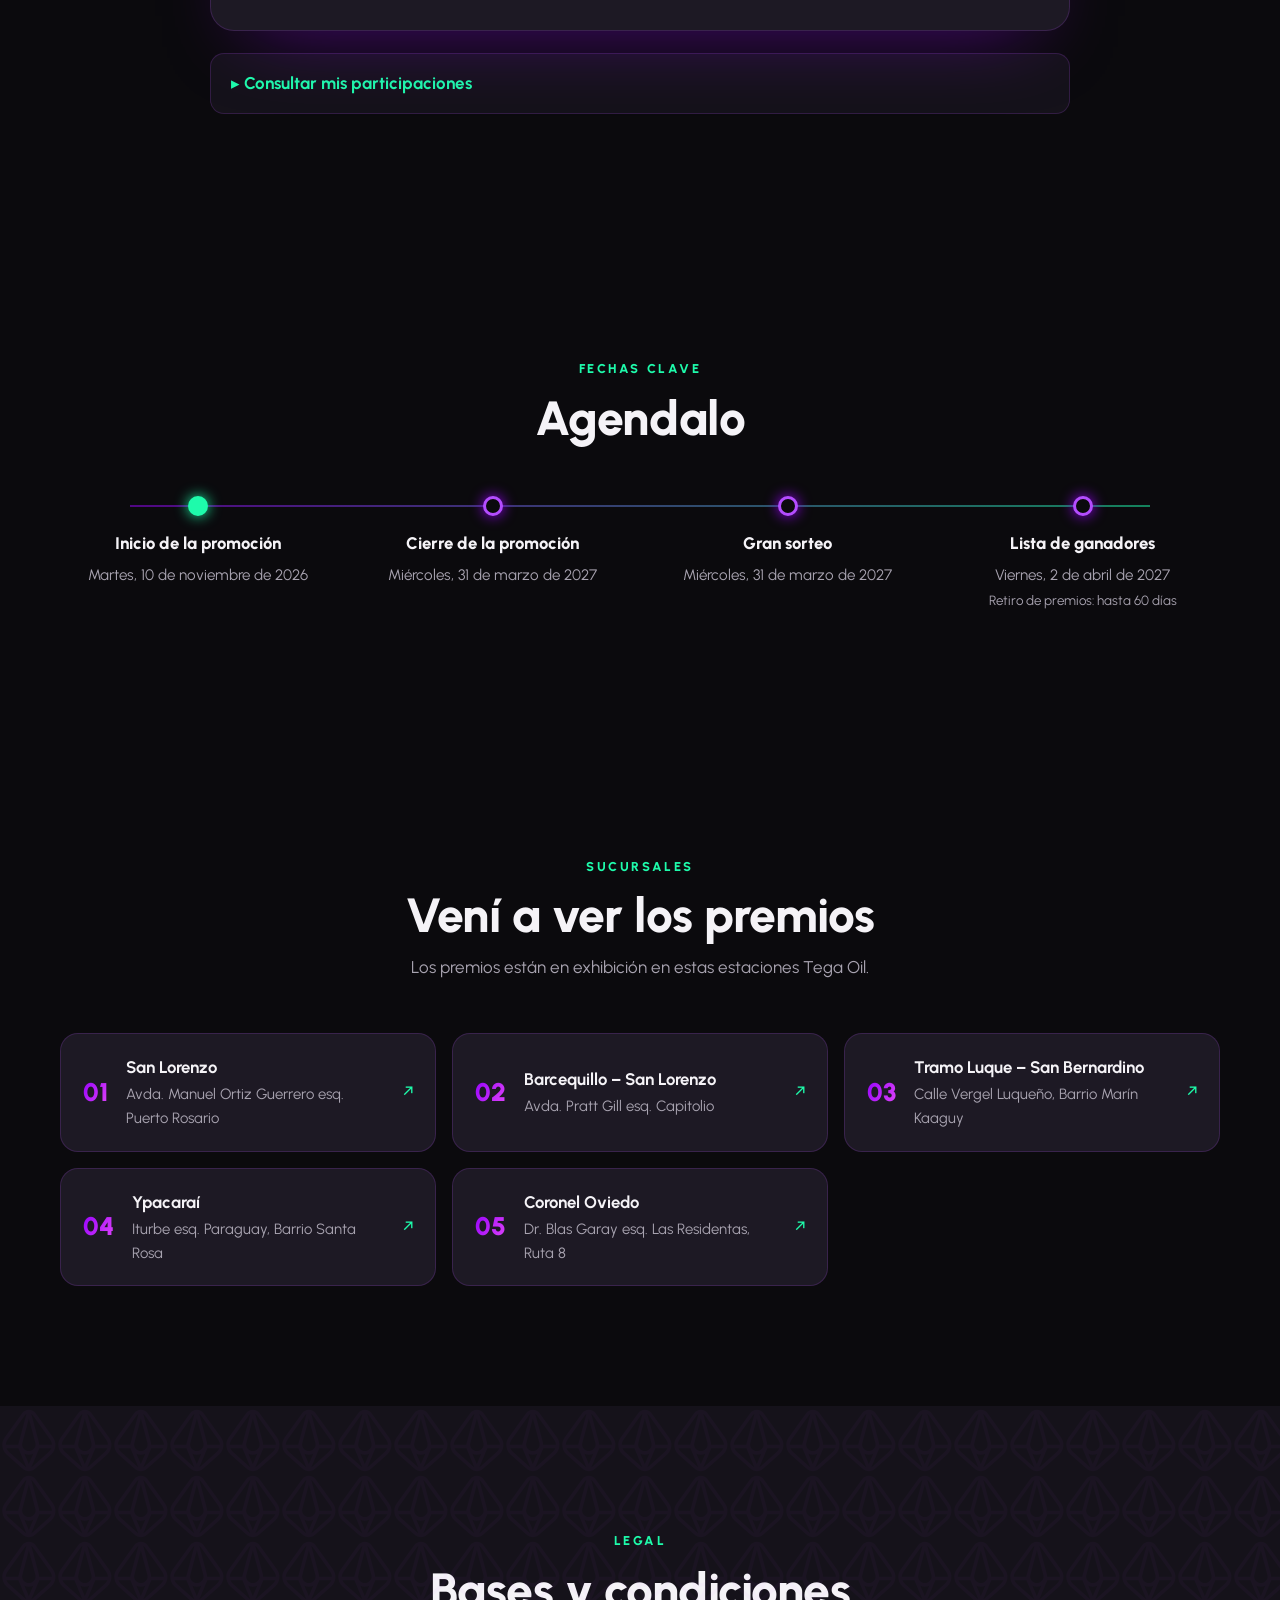
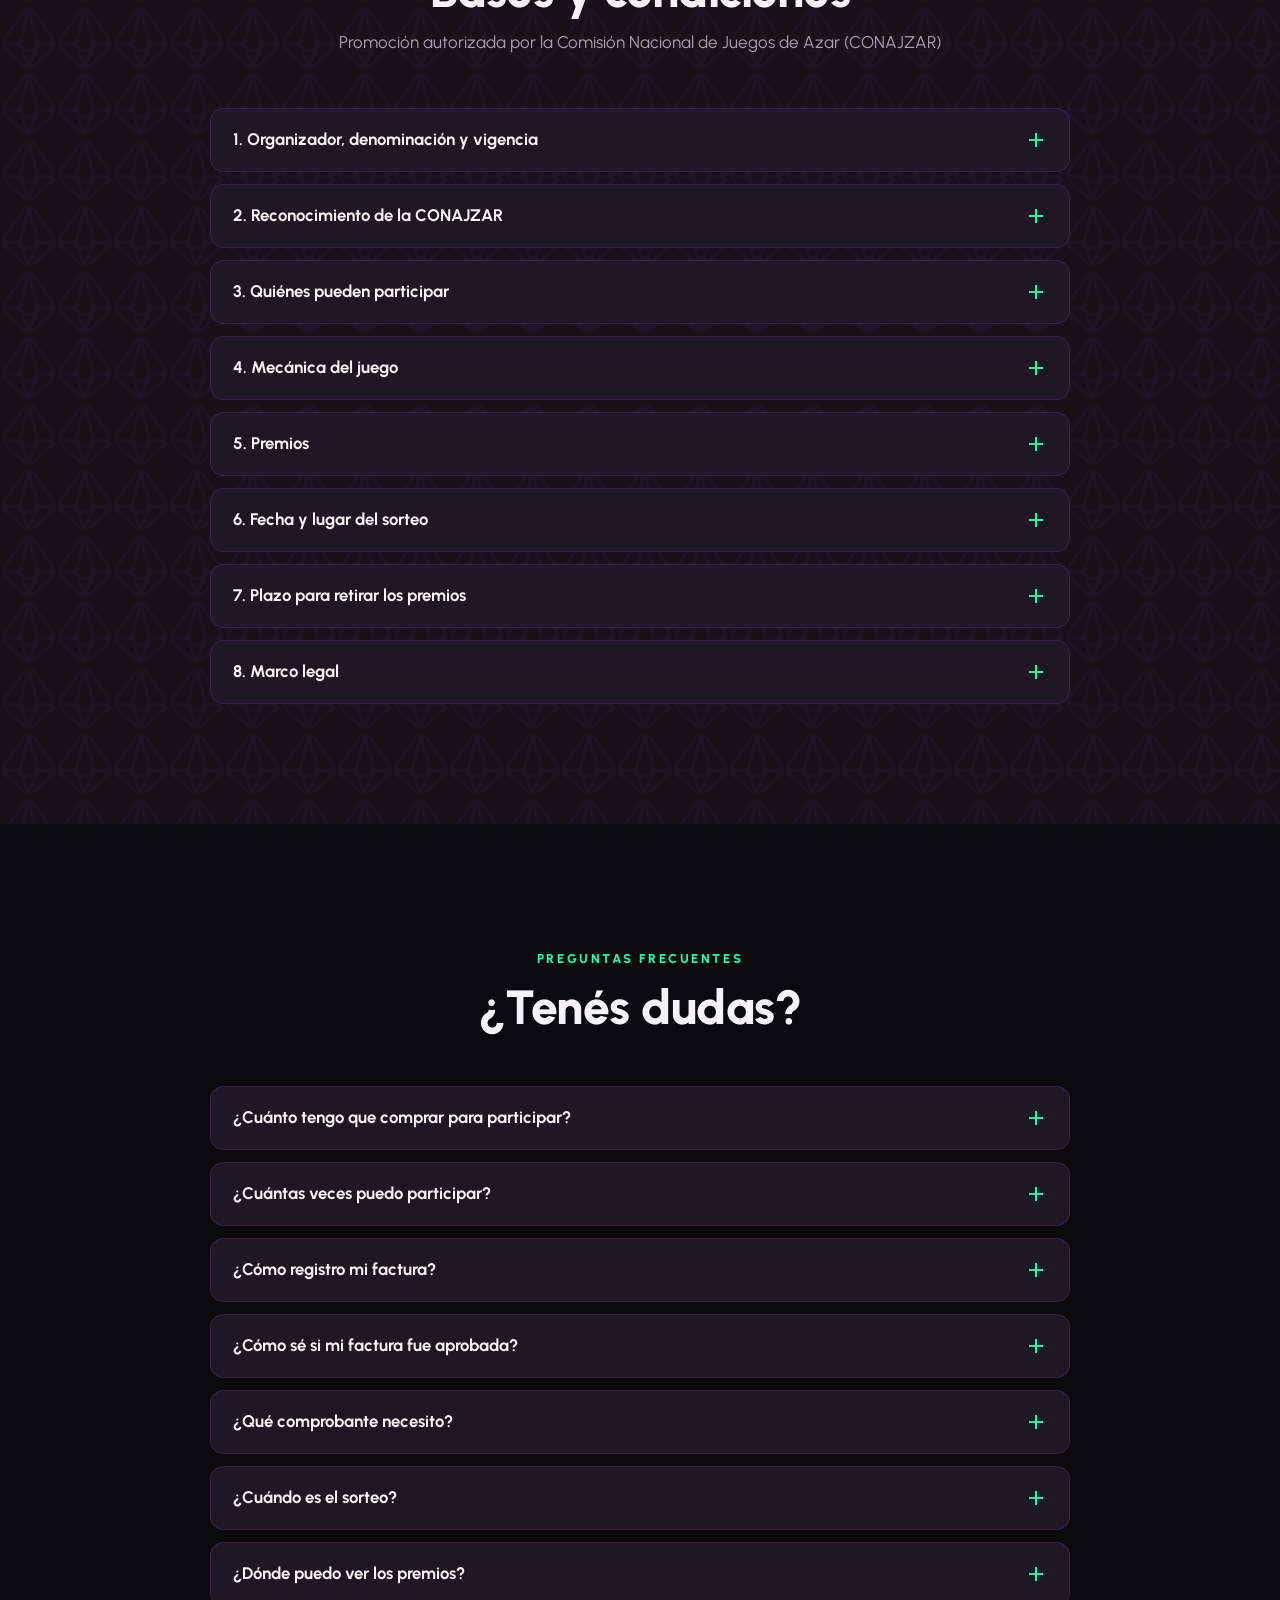
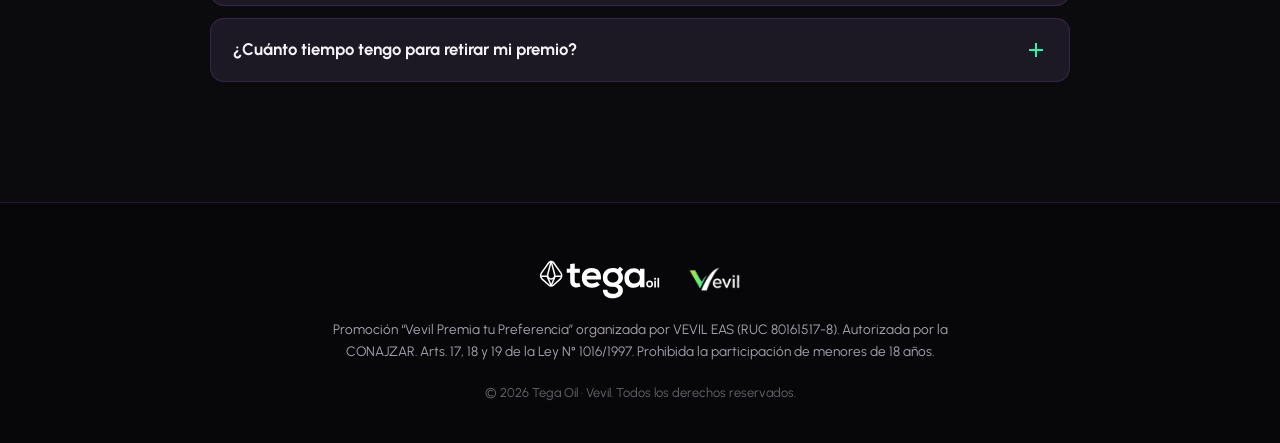
==== commit 6a62514f: "Dominio veviltegaoil.com: .htaccess (https, archivos internos bloqueados), robots, sitemap, 404, OG " ====
--- a/index.html
+++ b/index.html
@@ -8,7 +8,11 @@
   <meta name="theme-color" content="#0B0A0D">
   <meta property="og:title" content="Vevil Premia tu Preferencia — Tega Oil">
   <meta property="og:description" content="4 motos y un cuadriciclo. Sorteo el 31 de marzo de 2027.">
-  <meta property="og:image" content="assets/img/estacion.jpg">
+  <meta property="og:image" content="https://veviltegaoil.com/assets/img/estacion.jpg">
+  <meta property="og:url" content="https://veviltegaoil.com/">
+  <meta property="og:type" content="website">
+  <meta name="twitter:card" content="summary_large_image">
+  <link rel="canonical" href="https://veviltegaoil.com/">
   <link rel="icon" href="assets/img/tega-iso.svg" type="image/svg+xml">
   <link rel="preconnect" href="https://fonts.googleapis.com">
   <link rel="preconnect" href="https://fonts.gstatic.com" crossorigin>
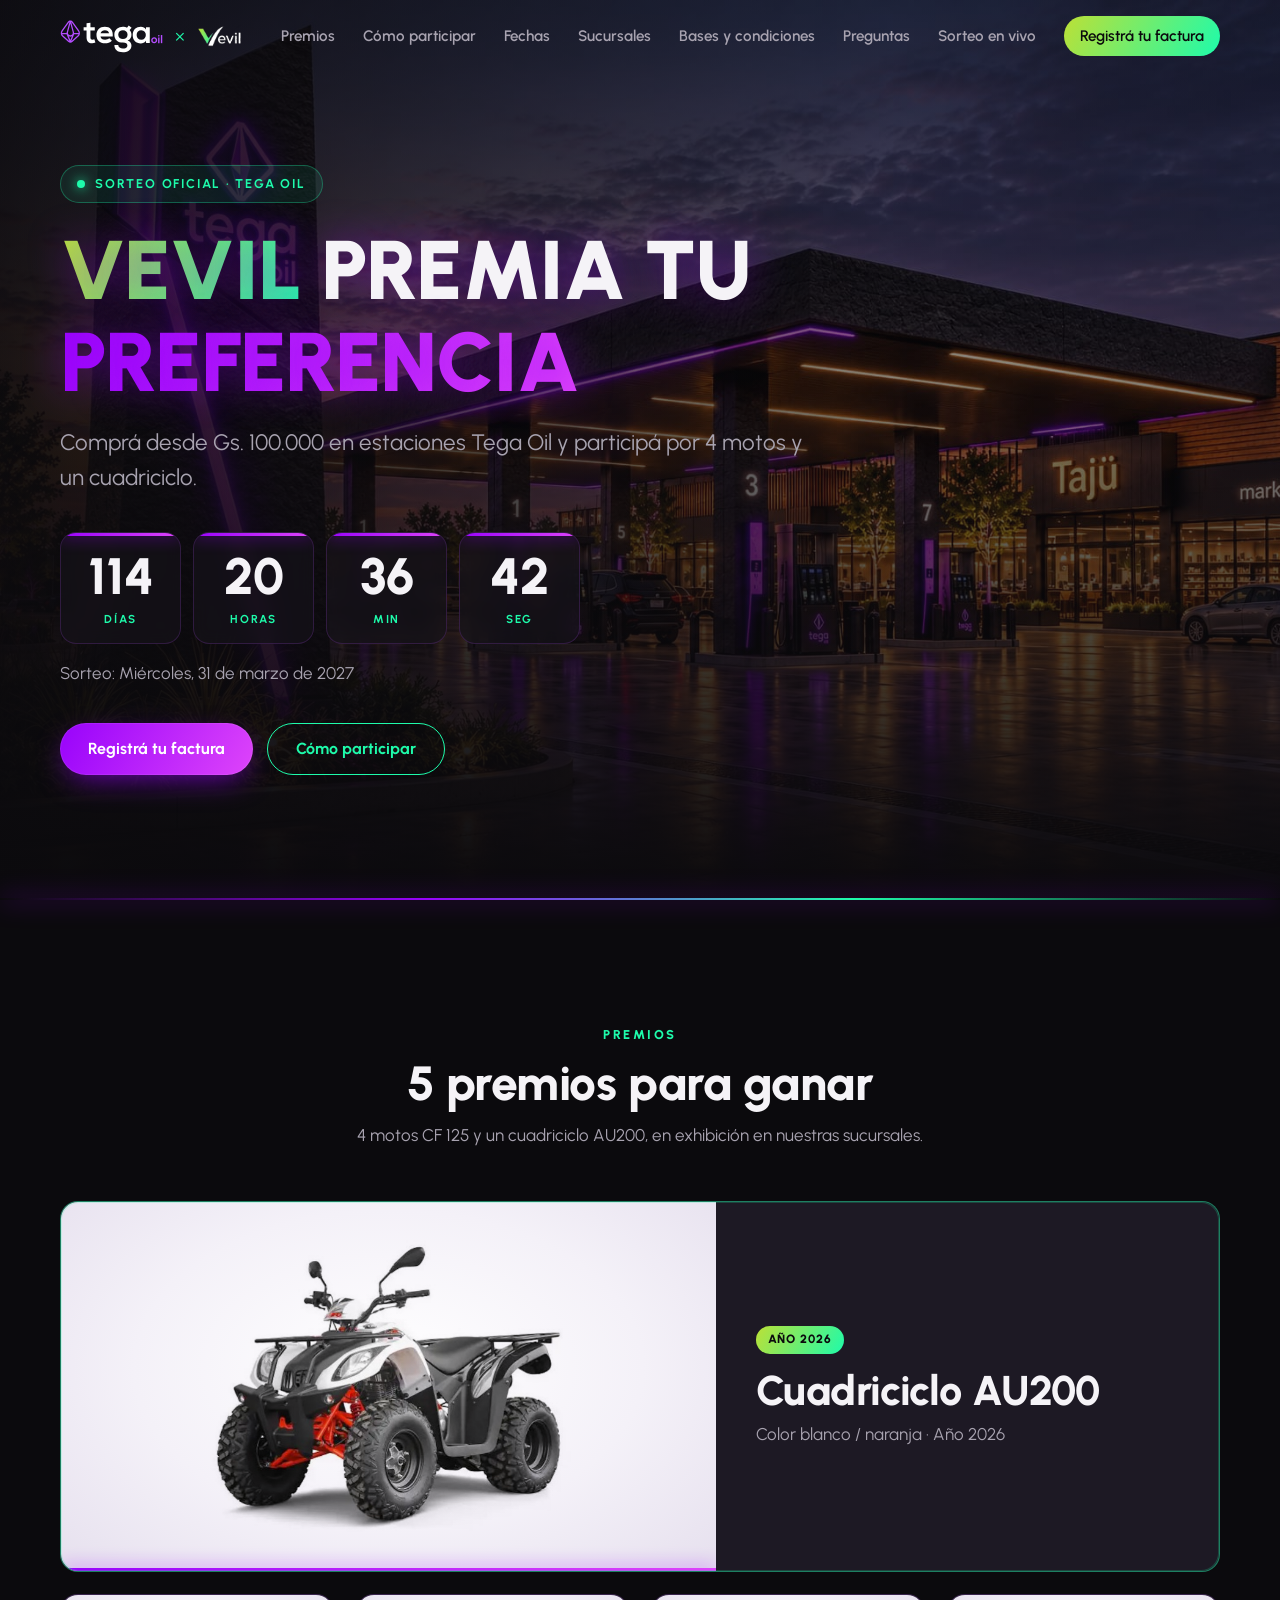
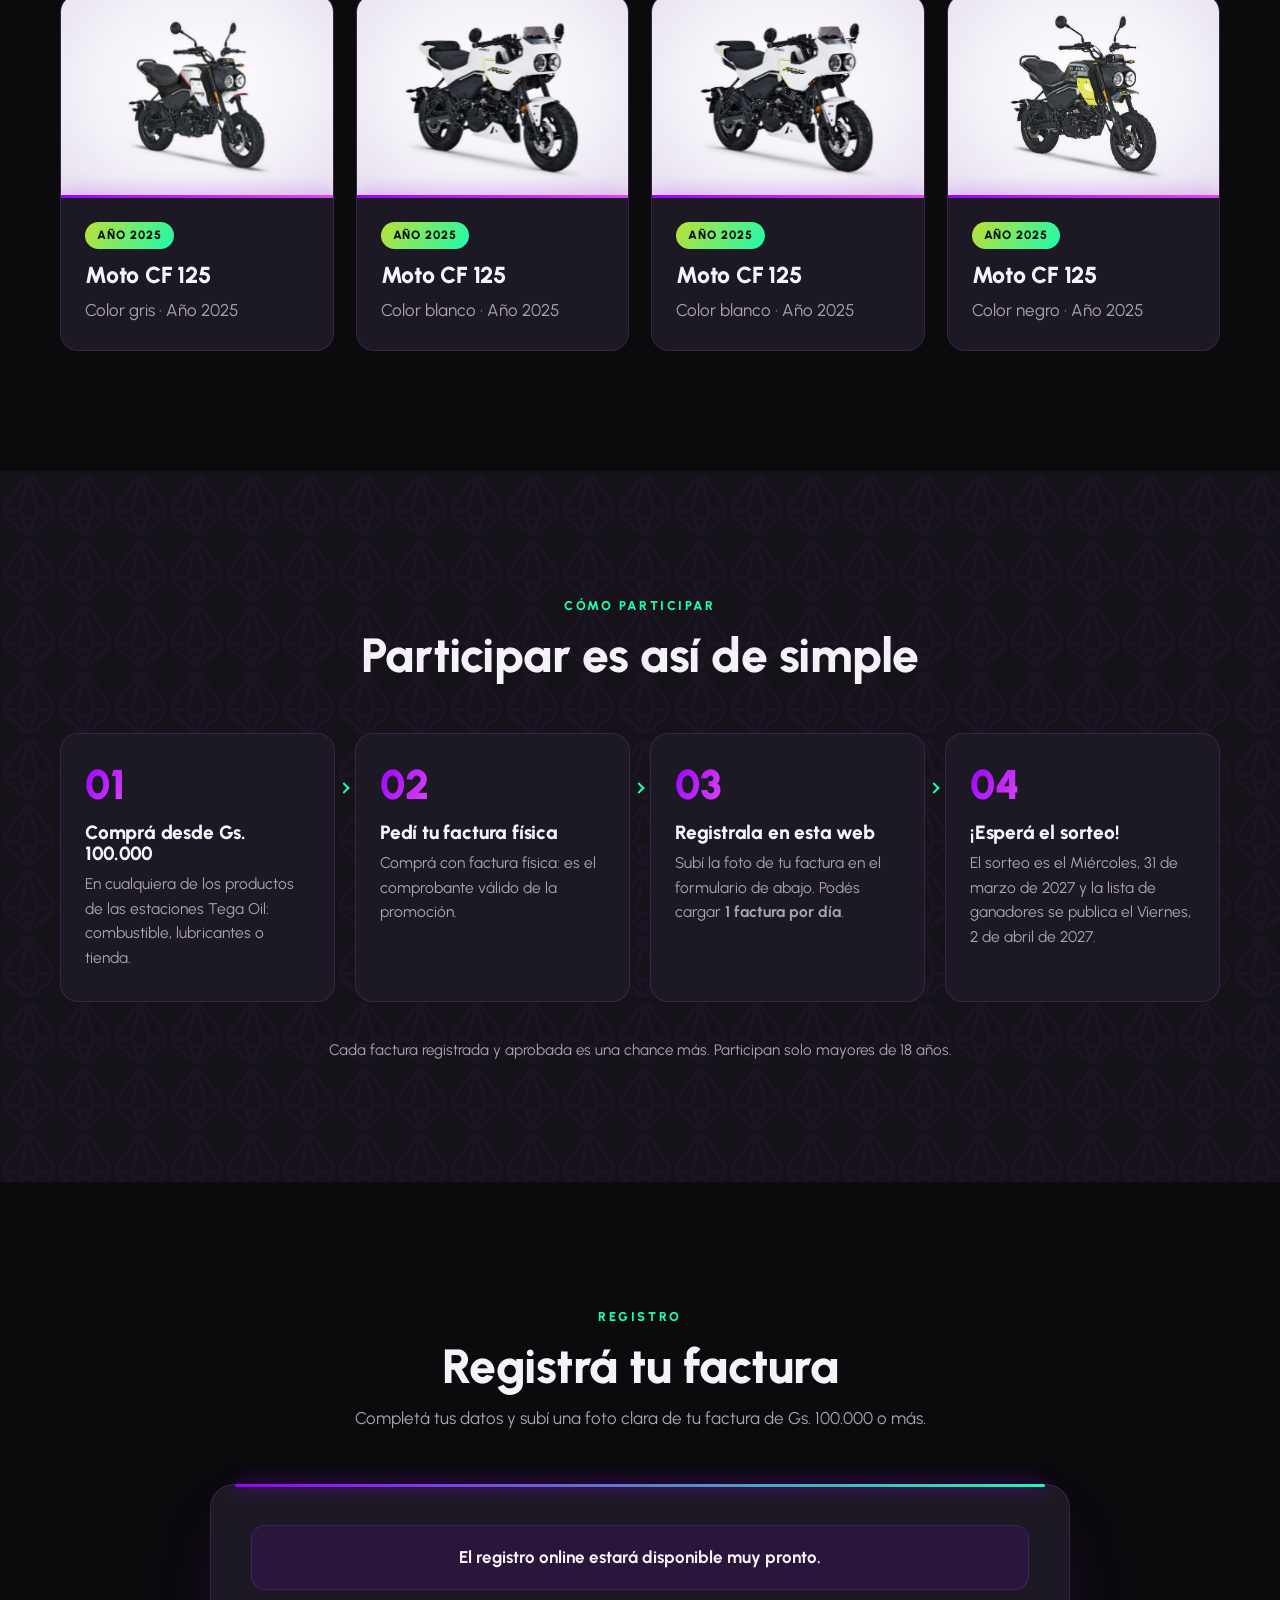
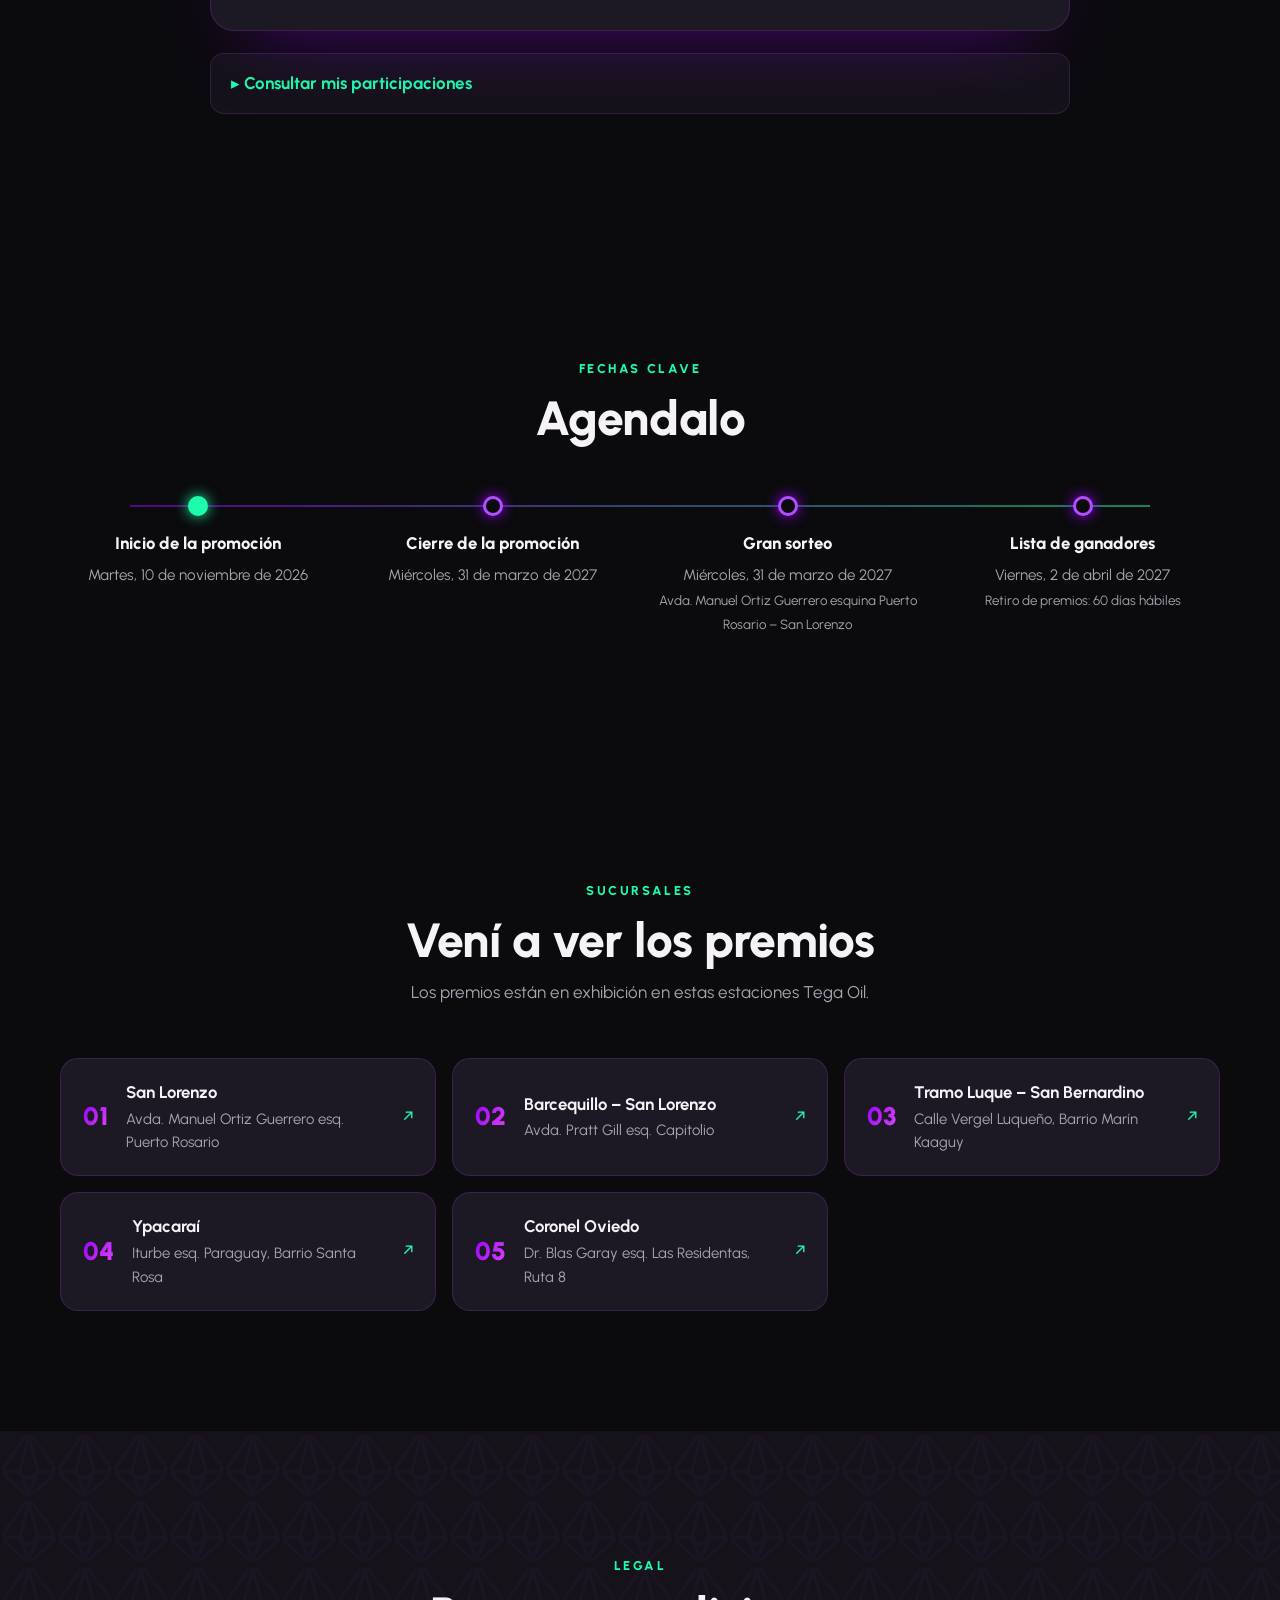
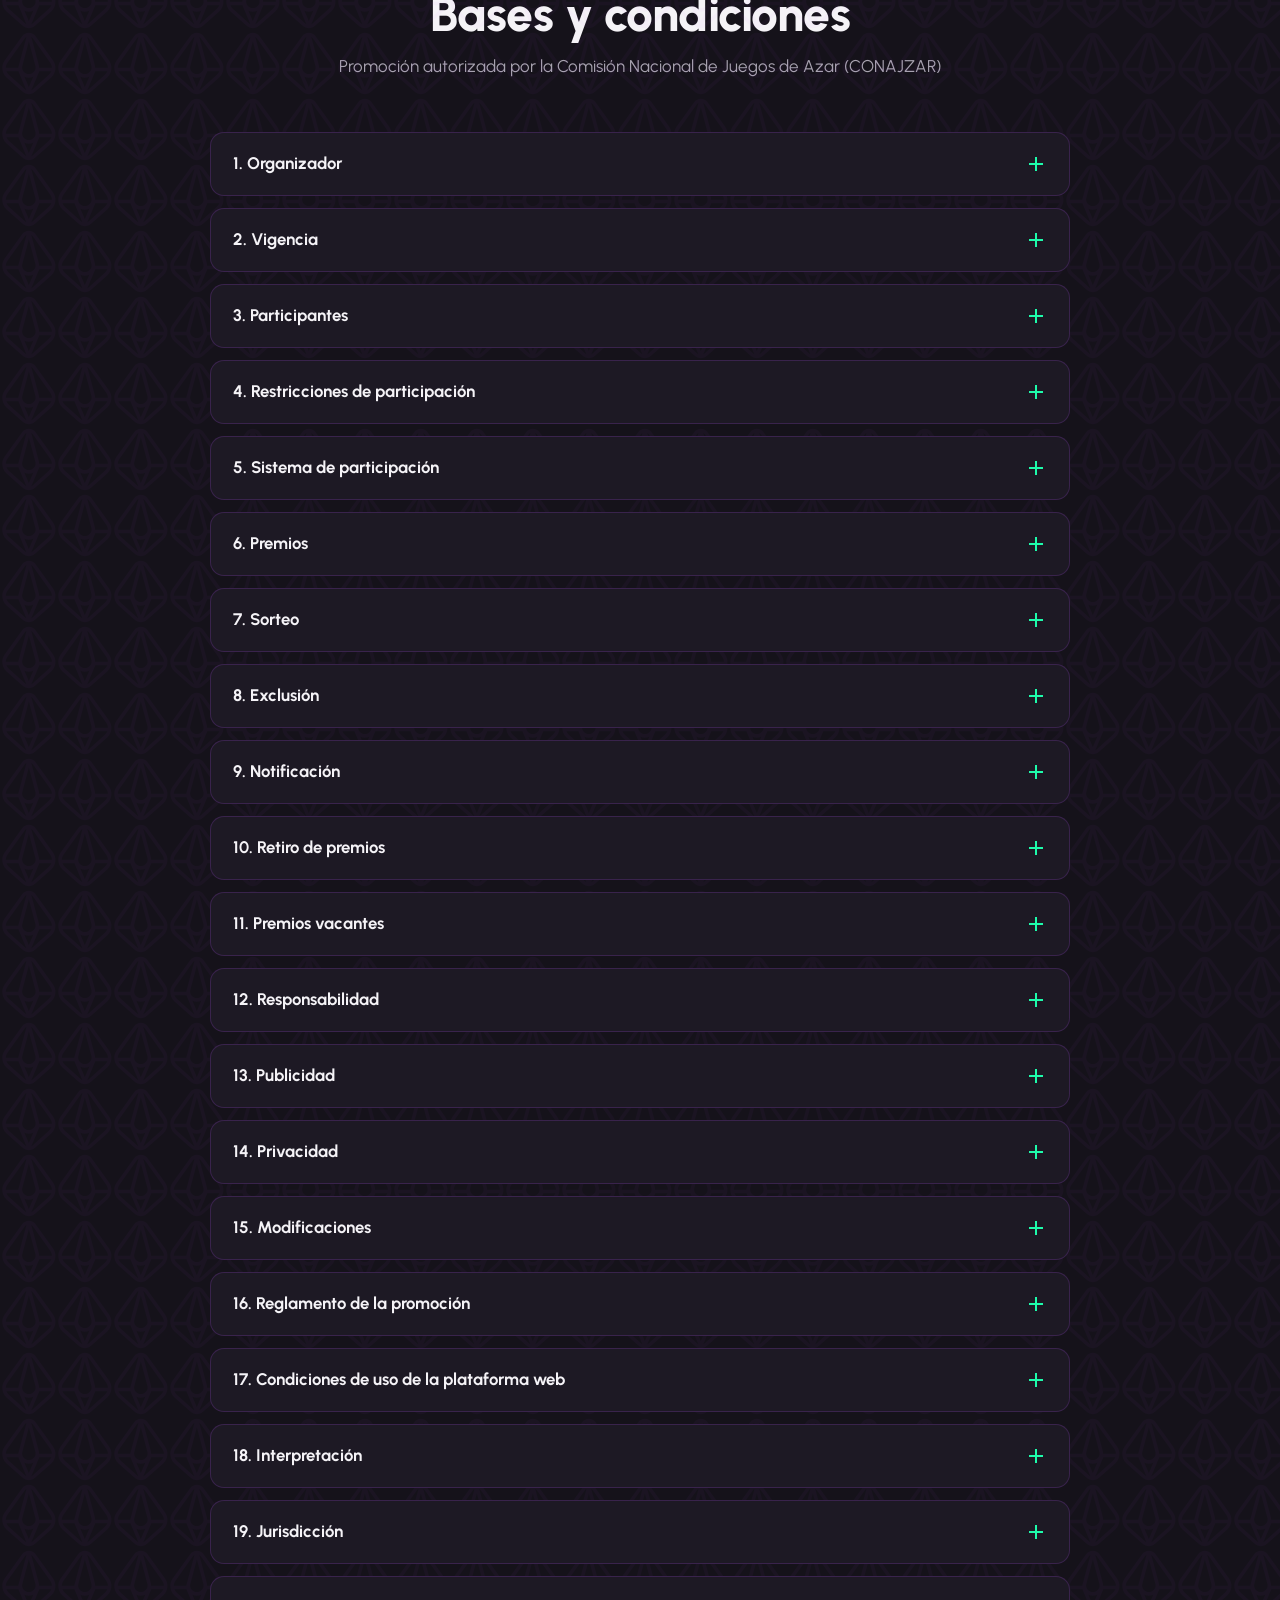
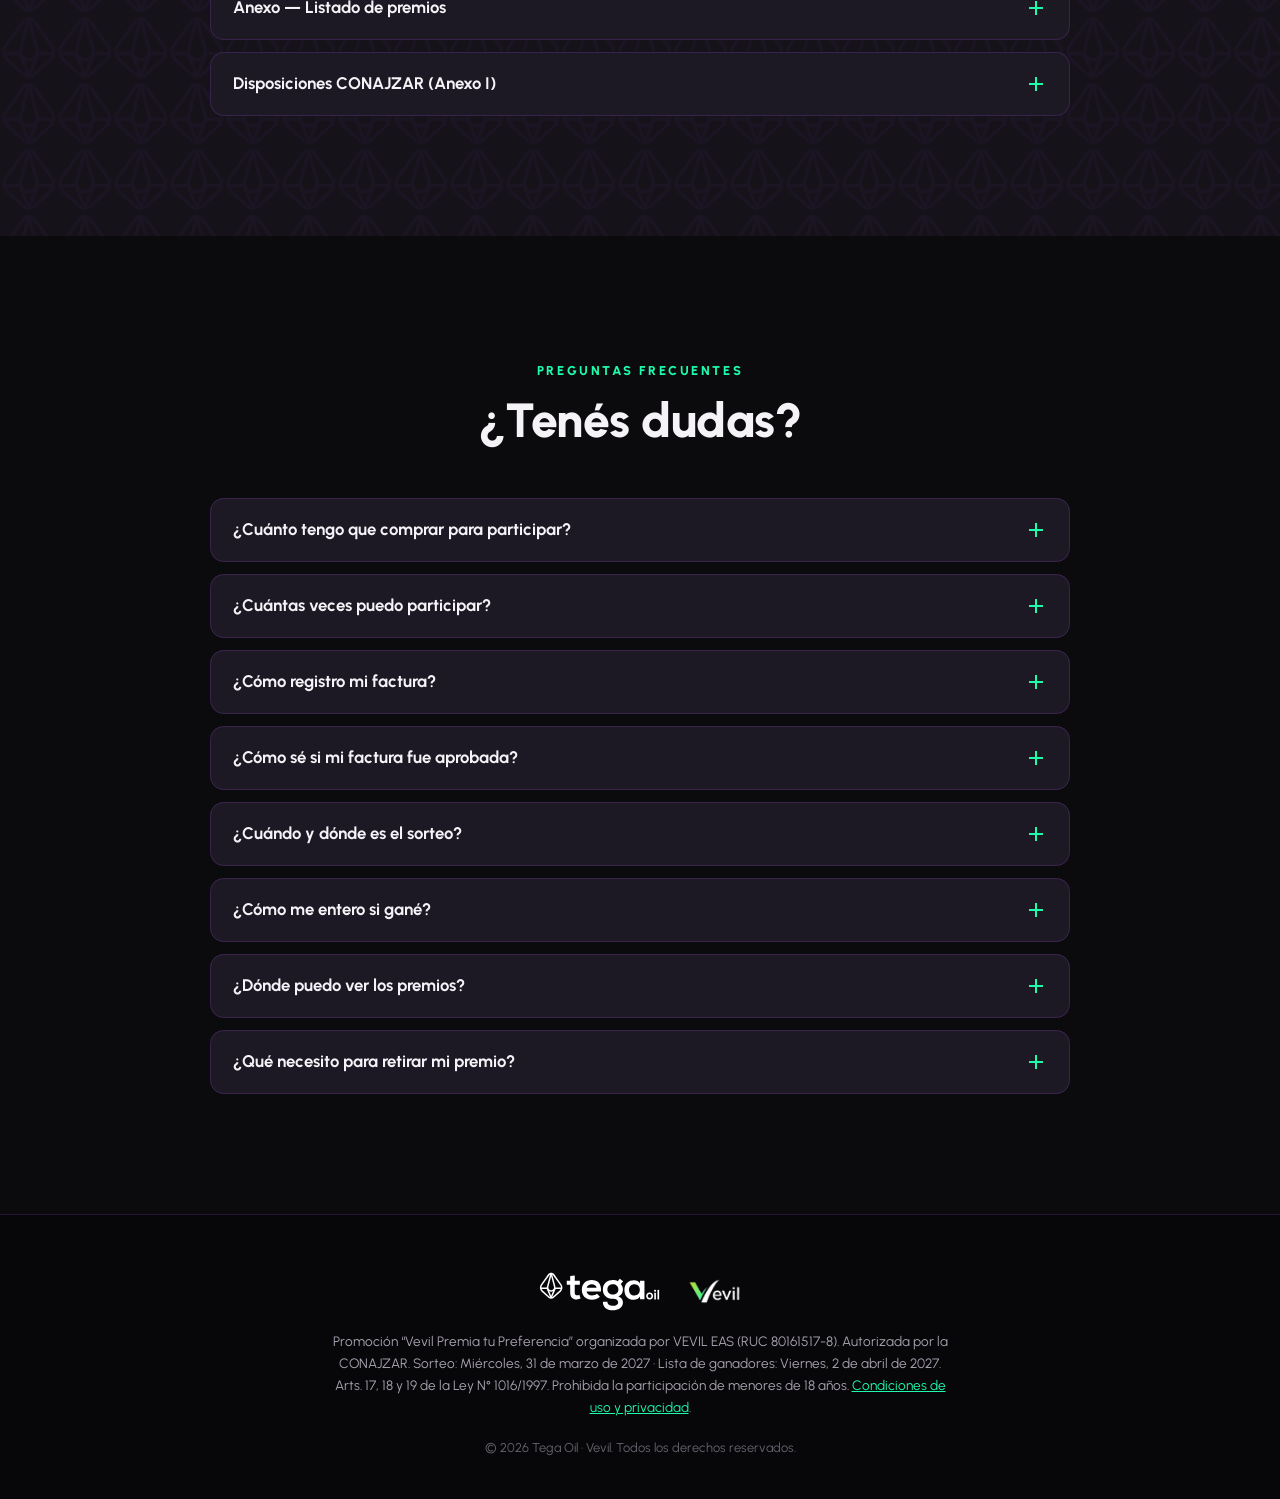
==== commit 90608943: "Ajustes según Bases y Condiciones oficiales: bases transcriptas, sorteo visible en vivo en la web, 1" ====
--- a/index.html
+++ b/index.html
@@ -38,6 +38,7 @@
         <a href="#sucursales">Sucursales</a>
         <a href="#bases">Bases y condiciones</a>
         <a href="#faq">Preguntas</a>
+        <a href="en-vivo.html">Sorteo en vivo</a>
         <a href="#registro" class="only-pre nav__cta">Registrá tu factura</a>
       </nav>
     </div>
@@ -79,7 +80,7 @@
         </div>
         <div class="winners" id="winnersGrid"></div>
         <div class="video" id="videoWrap" hidden></div>
-        <p class="note center">Los ganadores tienen <strong>60 días</strong> para retirar su premio (Art. 19, Ley N° 1016/97).</p>
+        <p class="note center">Los ganadores tienen <strong>60 días hábiles</strong> para retirar su premio presentando su cédula de identidad (Art. 19, Ley N° 1016/97).</p>
       </div>
     </section>
 
@@ -111,7 +112,7 @@
           <li class="step">
             <span class="step__n">02</span>
             <h3>Pedí tu factura física</h3>
-            <p>Es el documento válido de la promoción. Guardala: la vas a necesitar para retirar tu premio si ganás.</p>
+            <p>Comprá con factura física: es el comprobante válido de la promoción.</p>
           </li>
           <li class="step">
             <span class="step__n">03</span>
@@ -185,8 +186,8 @@
 
             <div class="checks">
               <label class="check"><input type="checkbox" name="mayor" value="1" required><span>Soy mayor de 18 años.</span></label>
-              <label class="check"><input type="checkbox" name="bases" value="1" required><span>Leí y acepto las <a href="#bases">bases y condiciones</a>.</span></label>
-              <label class="check"><input type="checkbox" name="datos" value="1" required><span>Autorizo el uso de mis datos únicamente para la gestión de este sorteo.</span></label>
+              <label class="check"><input type="checkbox" name="bases" value="1" required><span>Leí y acepto las <a href="#bases">bases y condiciones</a> y las <a href="condiciones.html" target="_blank">condiciones de uso</a>.</span></label>
+              <label class="check"><input type="checkbox" name="datos" value="1" required><span>Autorizo el uso de mis datos para la gestión de este sorteo, según el <a href="condiciones.html#privacidad" target="_blank">aviso de privacidad</a>.</span></label>
             </div>
 
             <!-- campo trampa para bots -->
@@ -194,15 +195,15 @@
 
             <p class="form__error" id="regError" role="alert" hidden></p>
             <button class="btn btn--primary form__submit" id="regSubmit" type="submit">Registrar factura</button>
-            <p class="form__note">Guardá tu factura física original: el ganador debe presentarla junto con su cédula para retirar el premio.</p>
+            <p class="form__note"><strong>Uso de tus datos:</strong> los usamos solo para verificar tu participación, contactarte si ganás y publicar la lista de ganadores (nombre, apellido y los 3 últimos dígitos de la cédula). No los compartimos con terceros. <a href="condiciones.html#privacidad" target="_blank">Más información</a>.</p>
           </form>
 
           <div class="reg__ok" id="regOk" hidden>
             <div class="reg__check" aria-hidden="true">✓</div>
             <h3>¡Listo, <span id="okName"></span>!</h3>
-            <p>Tu factura quedó registrada con el número</p>
+            <p>Tu factura quedó registrada. Tu número de cupón es</p>
             <p class="reg__num" id="okNum"></p>
-            <p class="muted">Nuestro equipo la va a revisar. Guardá este número y tu factura física. Podés registrar otra factura mañana.</p>
+            <p class="muted">Nuestro equipo la va a revisar. Guardá este número. Podés registrar otra factura mañana.</p>
             <button type="button" class="btn btn--ghost" id="regAgain">Volver</button>
           </div>
         </div>
--- a/assets/css/styles.css
+++ b/assets/css/styles.css
@@ -459,3 +459,9 @@
 .prize--main .prize__media--photo { padding: 28px; }
 .prize__media--photo img.prize__photo { position: absolute; inset: 18px; width: calc(100% - 36px); height: calc(100% - 36px); }
 .prize--main .prize__media--photo img.prize__photo { inset: 24px; width: calc(100% - 48px); height: calc(100% - 48px); }
+
+/* Tabla dentro de las bases (anexo de premios) */
+.acc__inner .tbl { width: 100%; border-collapse: collapse; margin-top: 6px; font-size: .92rem; }
+.acc__inner .tbl th, .acc__inner .tbl td { text-align: left; padding: 8px 10px; border-bottom: 1px solid var(--line); }
+.acc__inner .tbl th { color: var(--green-2); font-size: .75rem; letter-spacing: .1em; text-transform: uppercase; }
+.acc__inner a, .footer__legal a { color: var(--green-2); }
--- a/assets/css/registro.css
+++ b/assets/css/registro.css
@@ -8,9 +8,16 @@
 @media (max-width: 820px) {
   .nav__links a.nav__cta { margin: 12px 24px 16px; text-align: center; border-top: 0; }
 }
-@media (min-width: 821px) and (max-width: 1100px) {
+@media (min-width: 821px) and (max-width: 1200px) {
   .nav__links { gap: 18px; }
   .nav__links a { font-size: .88rem; }
+}
+@media (min-width: 821px) and (max-width: 1000px) {
+  .nav__links { gap: 12px; }
+  .nav__links a { font-size: .82rem; }
+  .nav__links a.nav__cta { padding: 7px 12px; }
+  .nav__vevil { display: none; }
+  .nav__x { display: none; }
 }
 
 /* ---------- Registro ---------- */
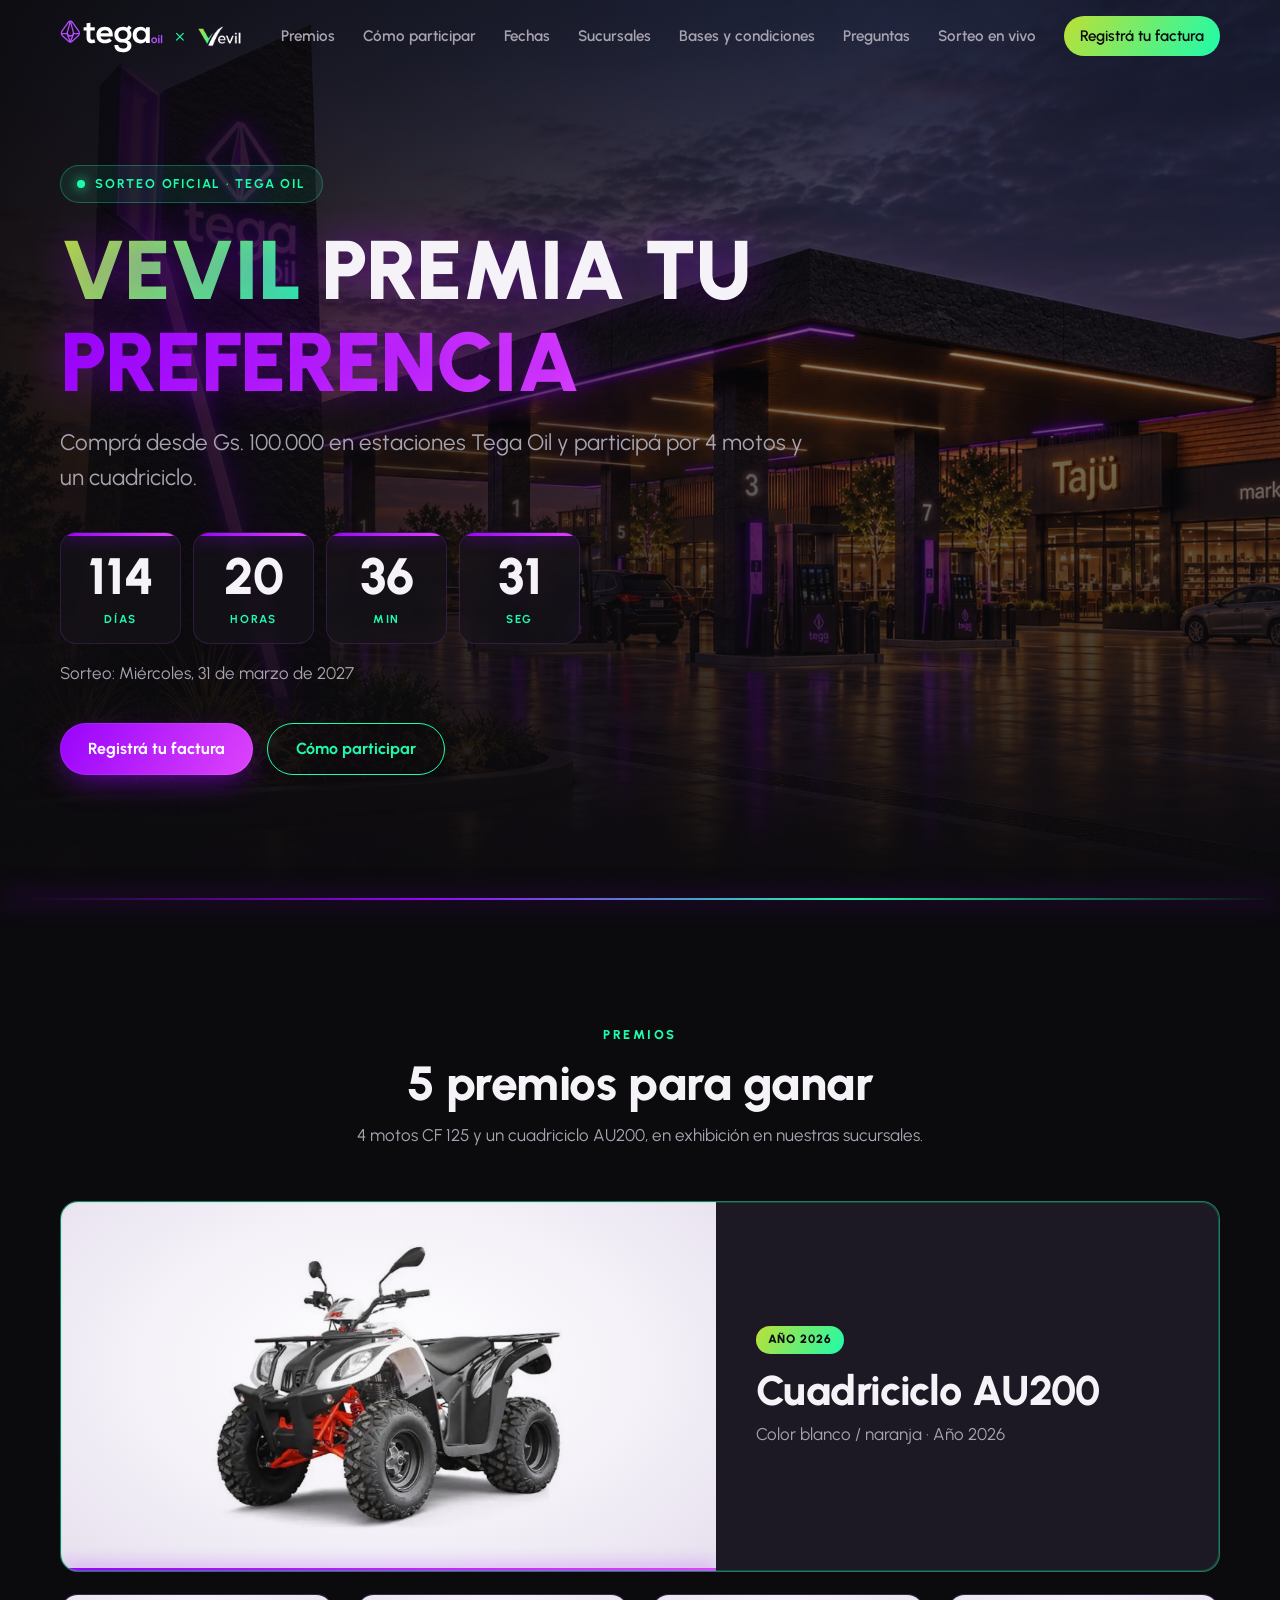
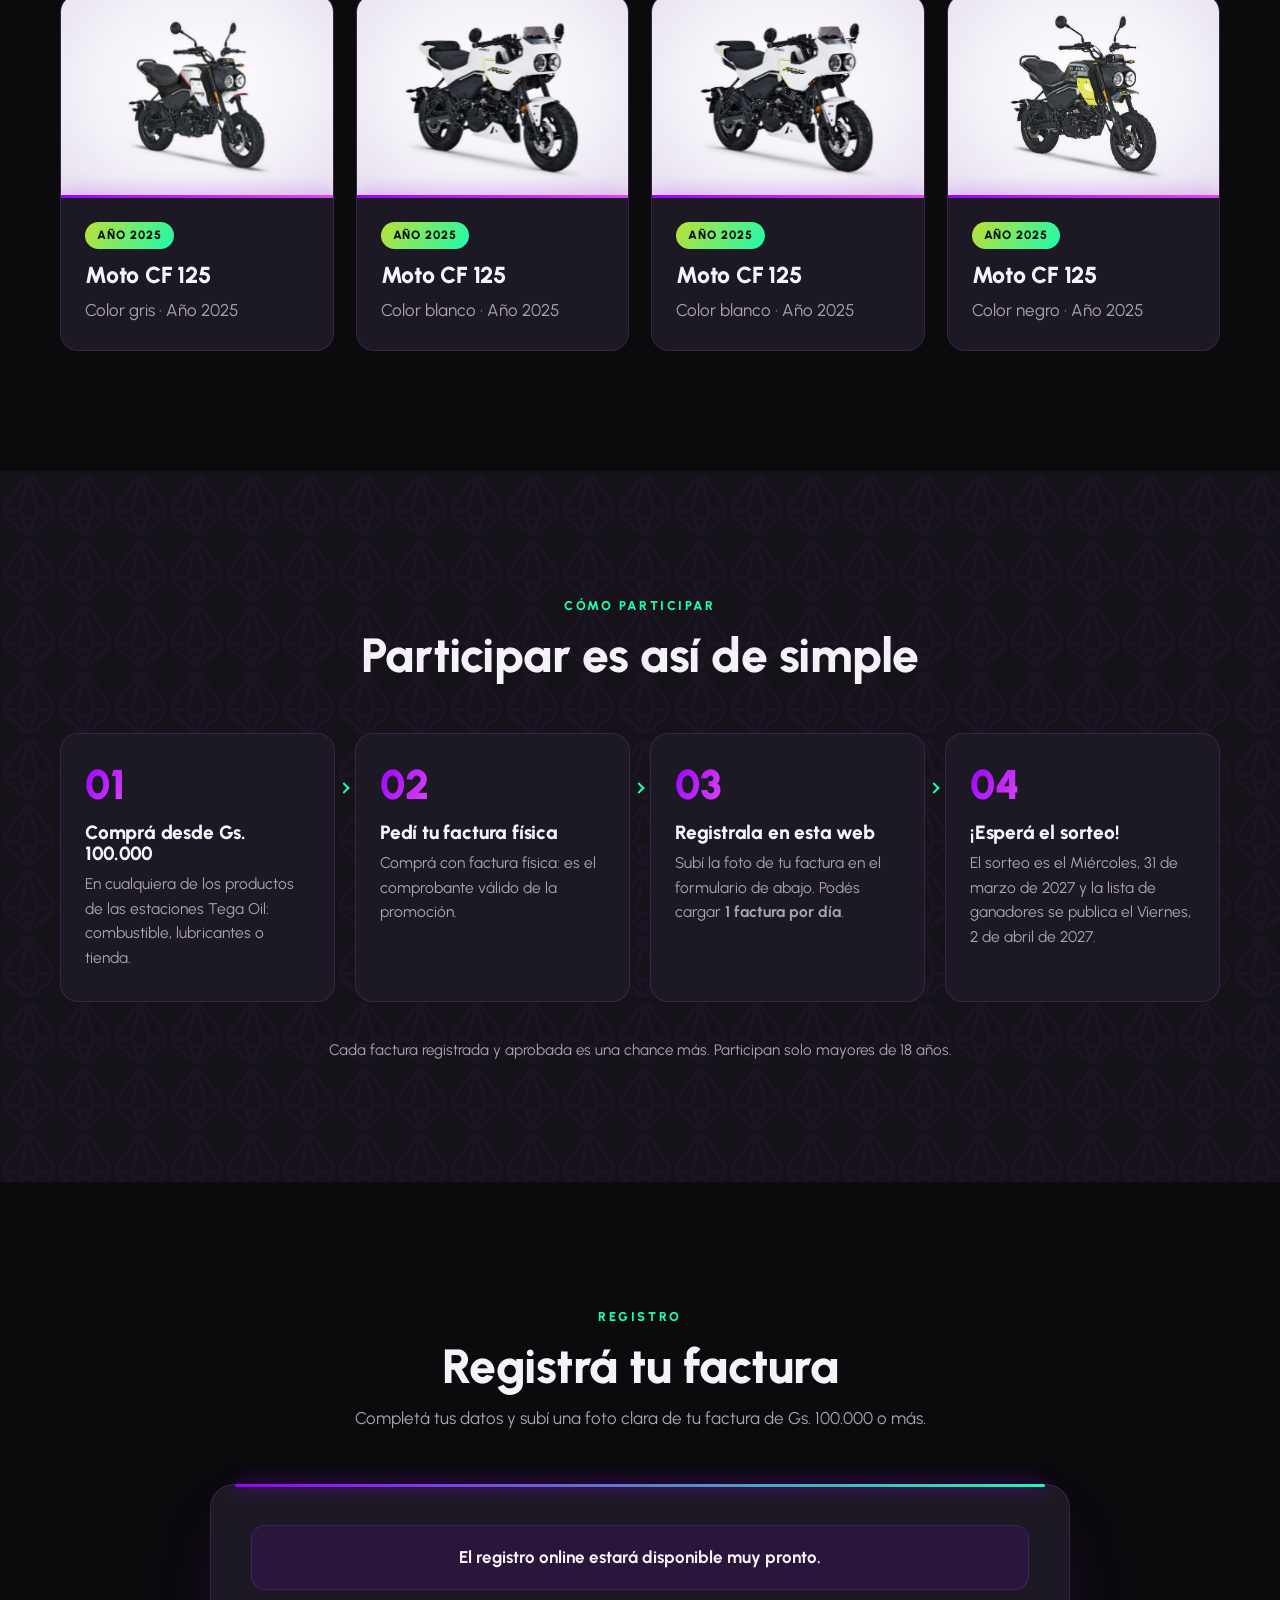
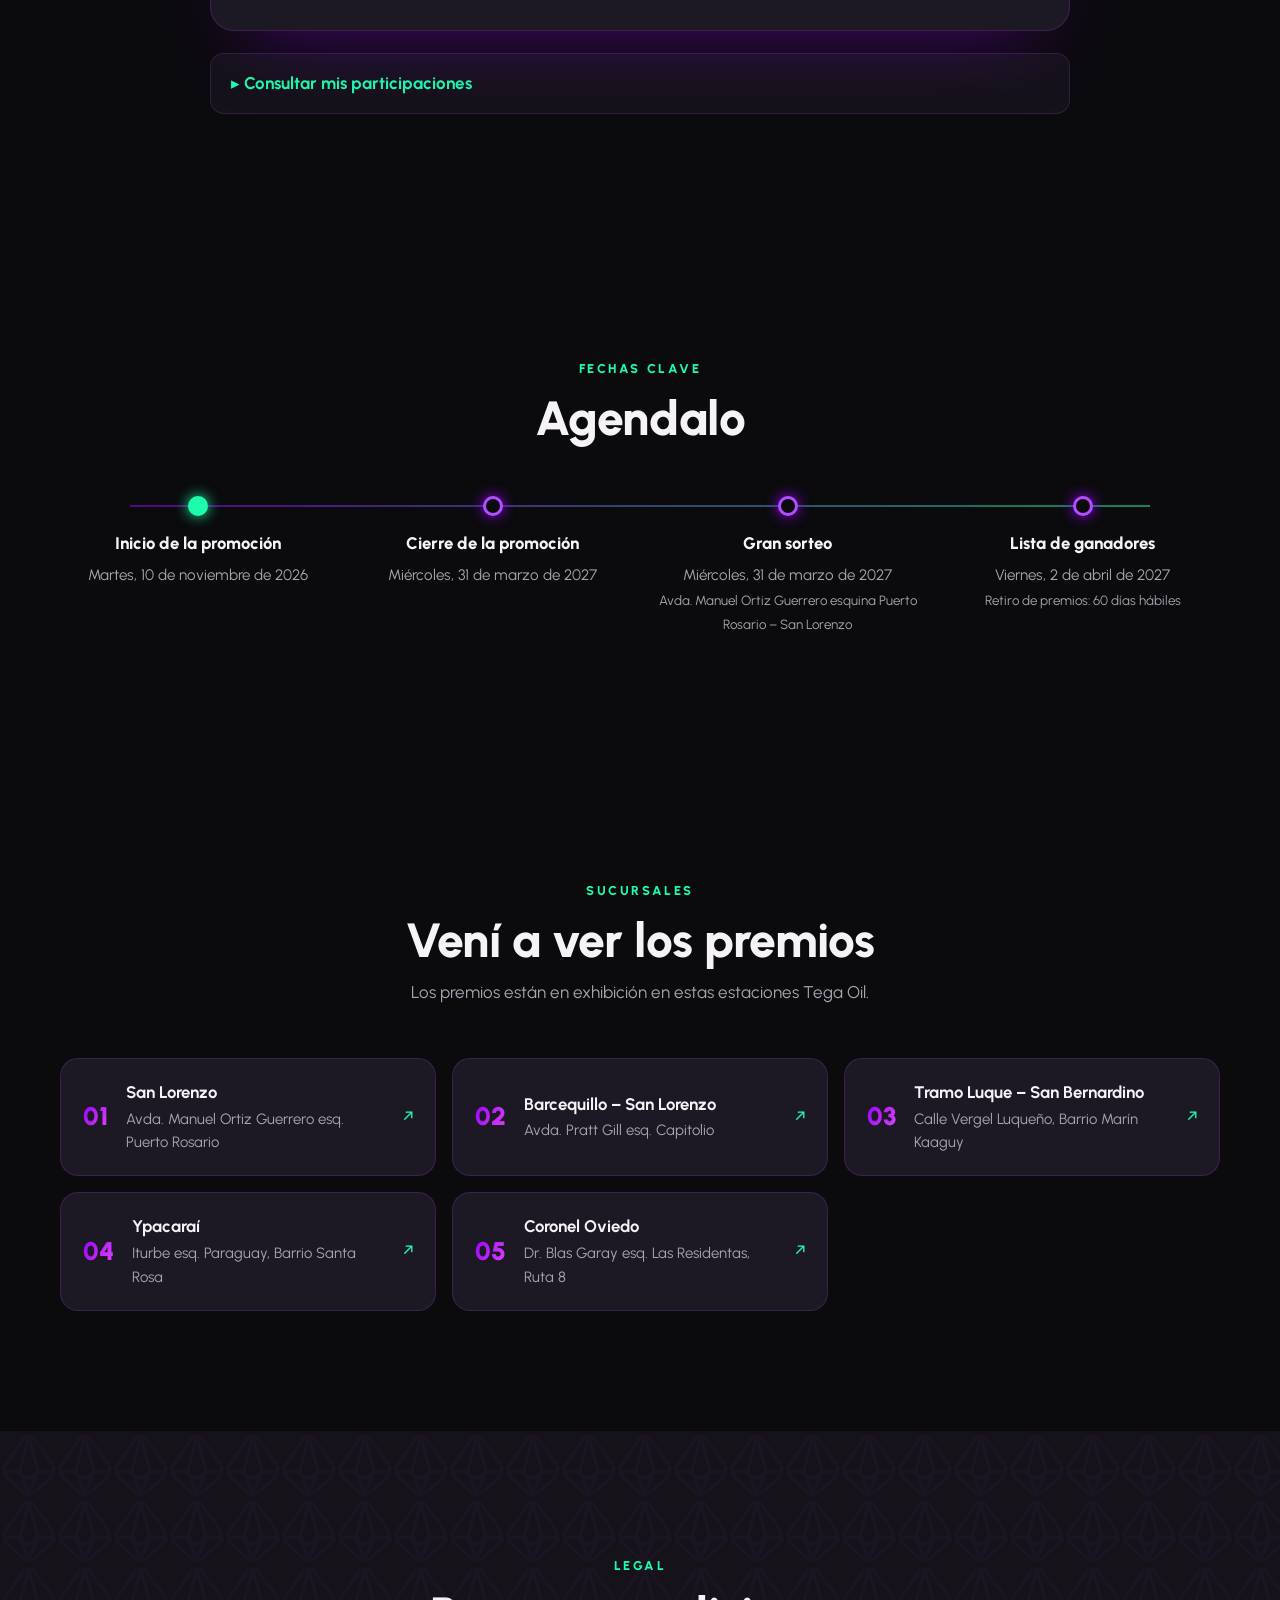
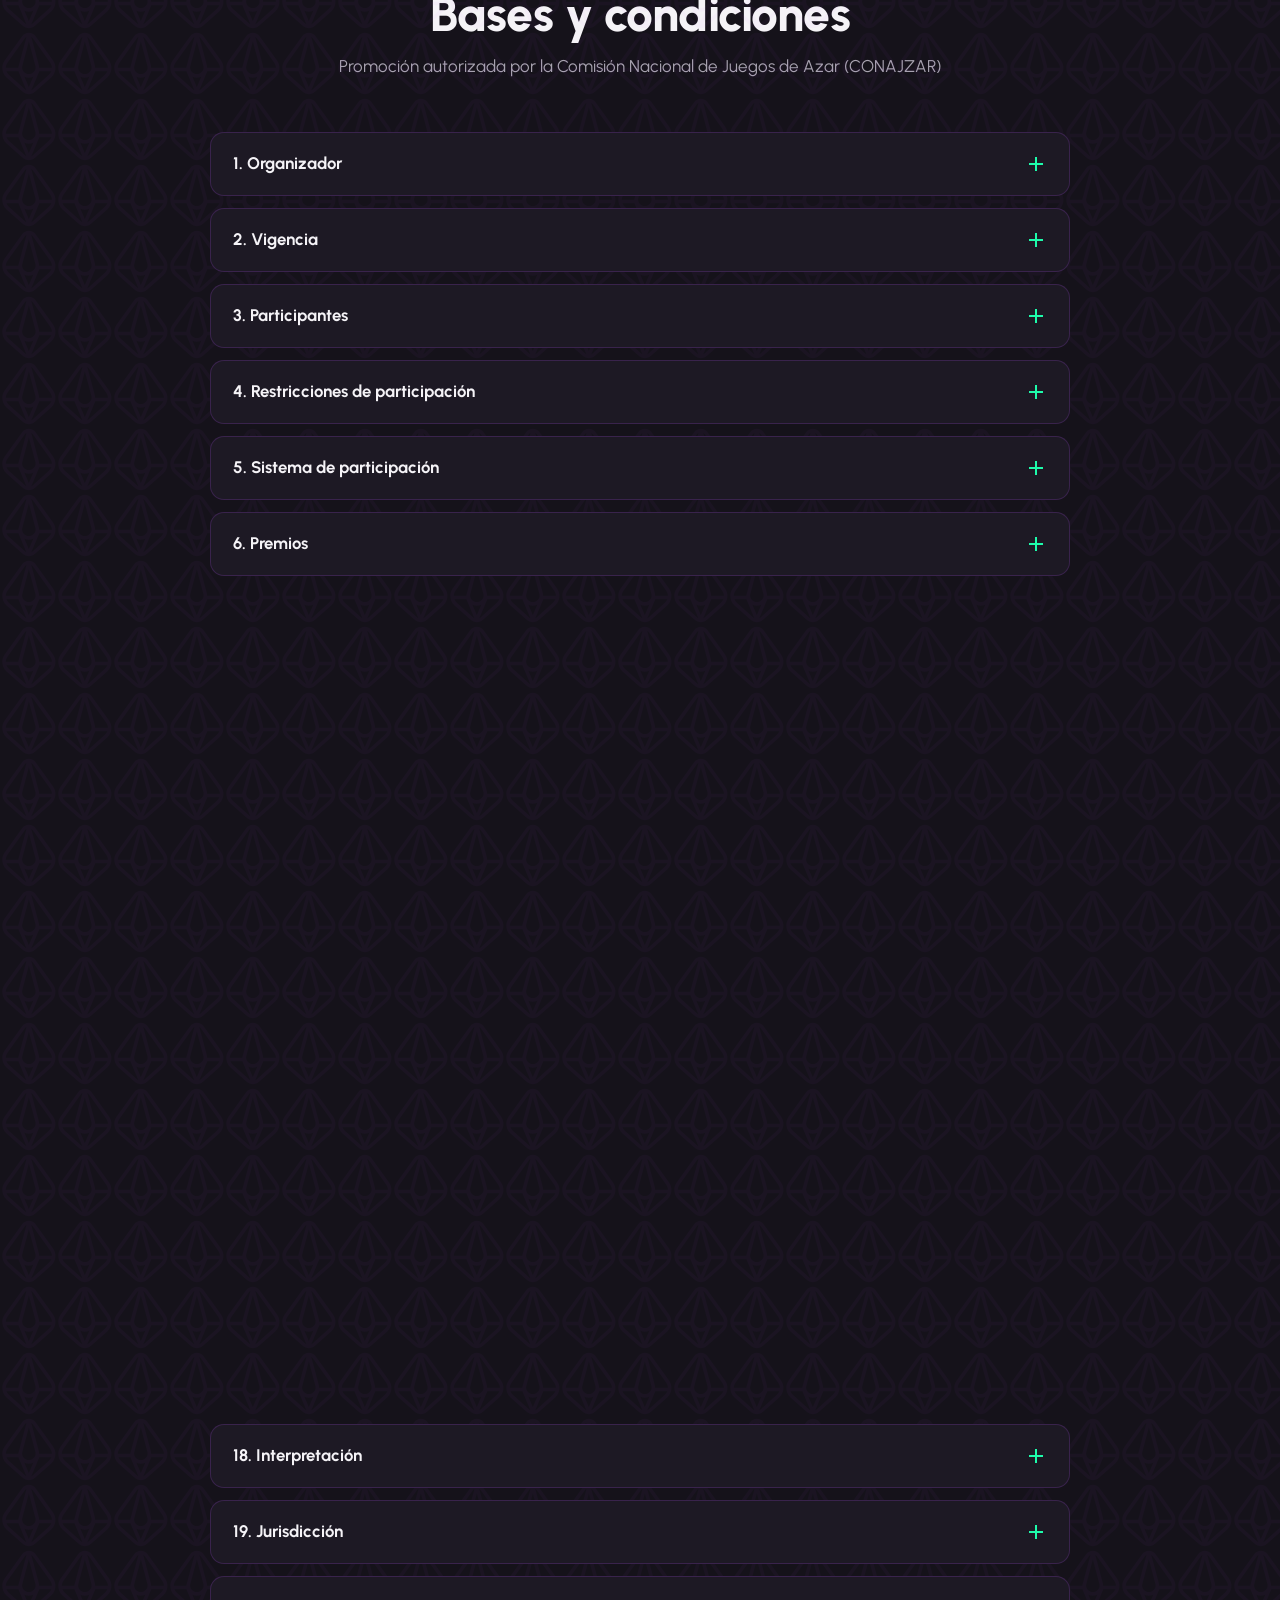
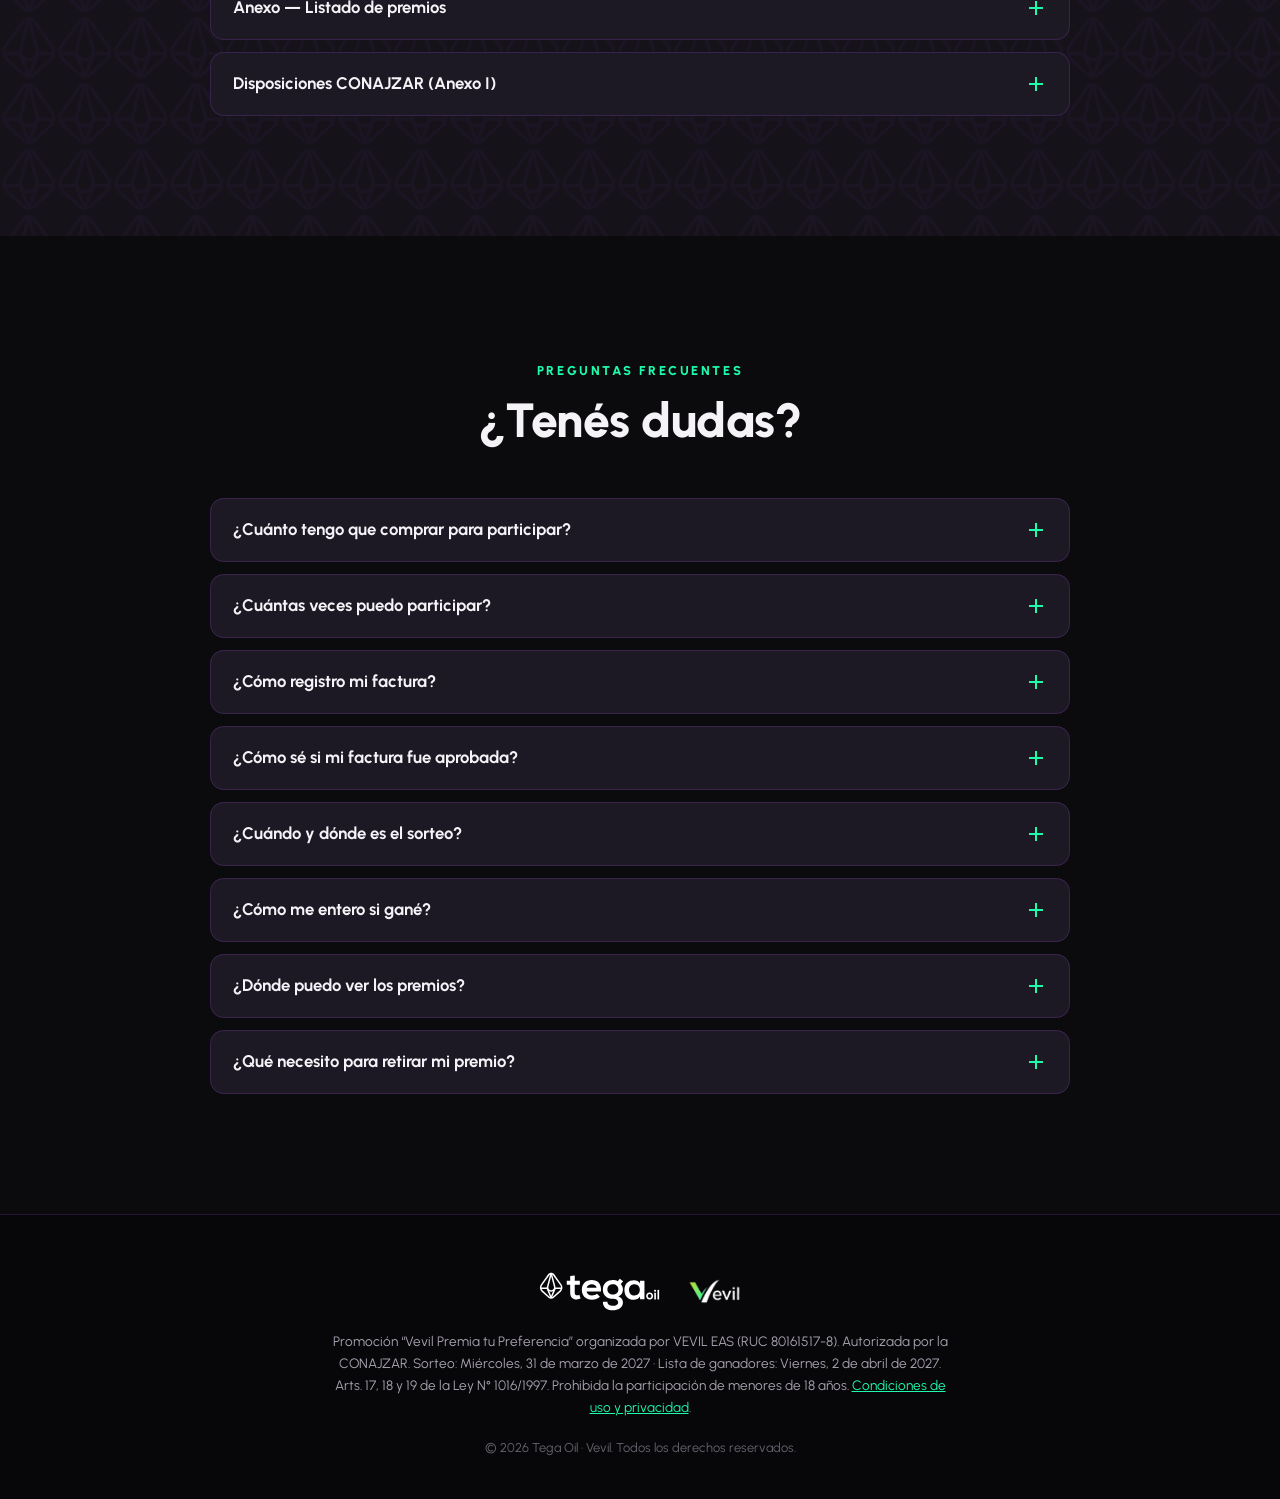
==== commit 40b9a002: "Versionado de JS/CSS (?v=) y HTML sin caché para que los cambios se vean al instante Co-Authored-By:" ====
--- a/index.html
+++ b/index.html
@@ -17,8 +17,8 @@
   <link rel="preconnect" href="https://fonts.googleapis.com">
   <link rel="preconnect" href="https://fonts.gstatic.com" crossorigin>
   <link href="https://fonts.googleapis.com/css2?family=Urbanist:wght@300;400;600;700;800;900&display=swap" rel="stylesheet">
-  <link rel="stylesheet" href="assets/css/styles.css">
-  <link rel="stylesheet" href="assets/css/registro.css">
+  <link rel="stylesheet" href="assets/css/styles.css?v=202610291427">
+  <link rel="stylesheet" href="assets/css/registro.css?v=202610291427">
 </head>
 <body>
 
@@ -283,8 +283,8 @@
     <svg viewBox="0 0 24 24" aria-hidden="true"><path fill="currentColor" d="M12.04 2C6.58 2 2.13 6.45 2.13 11.91c0 1.75.46 3.45 1.32 4.95L2.05 22l5.25-1.38a9.9 9.9 0 0 0 4.74 1.21h.01c5.46 0 9.91-4.45 9.91-9.91S17.5 2 12.04 2Zm5.8 14.04c-.24.69-1.42 1.32-1.96 1.37-.5.05-1.13.07-1.83-.12-.42-.13-.96-.31-1.65-.61-2.9-1.25-4.79-4.17-4.94-4.36-.14-.19-1.18-1.57-1.18-3s.75-2.13 1.02-2.42c.27-.29.58-.36.78-.36h.56c.18 0 .42-.07.66.5.24.58.82 2.01.89 2.15.07.15.12.32.02.51-.1.19-.15.31-.29.48-.15.17-.31.38-.44.51-.15.15-.3.31-.13.6.17.29.75 1.24 1.61 2.01 1.11.99 2.04 1.3 2.33 1.44.29.15.46.12.63-.07.17-.19.73-.85.92-1.15.19-.29.39-.24.66-.15.27.1 1.7.8 1.99.95.29.15.49.22.56.34.07.12.07.69-.17 1.38Z"/></svg>
   </a>
 
-  <script src="assets/js/config.js"></script>
-  <script src="assets/js/main.js"></script>
-  <script src="assets/js/registro.js"></script>
+  <script src="assets/js/config.js?v=202610291427"></script>
+  <script src="assets/js/main.js?v=202610291427"></script>
+  <script src="assets/js/registro.js?v=202610291427"></script>
 </body>
 </html>
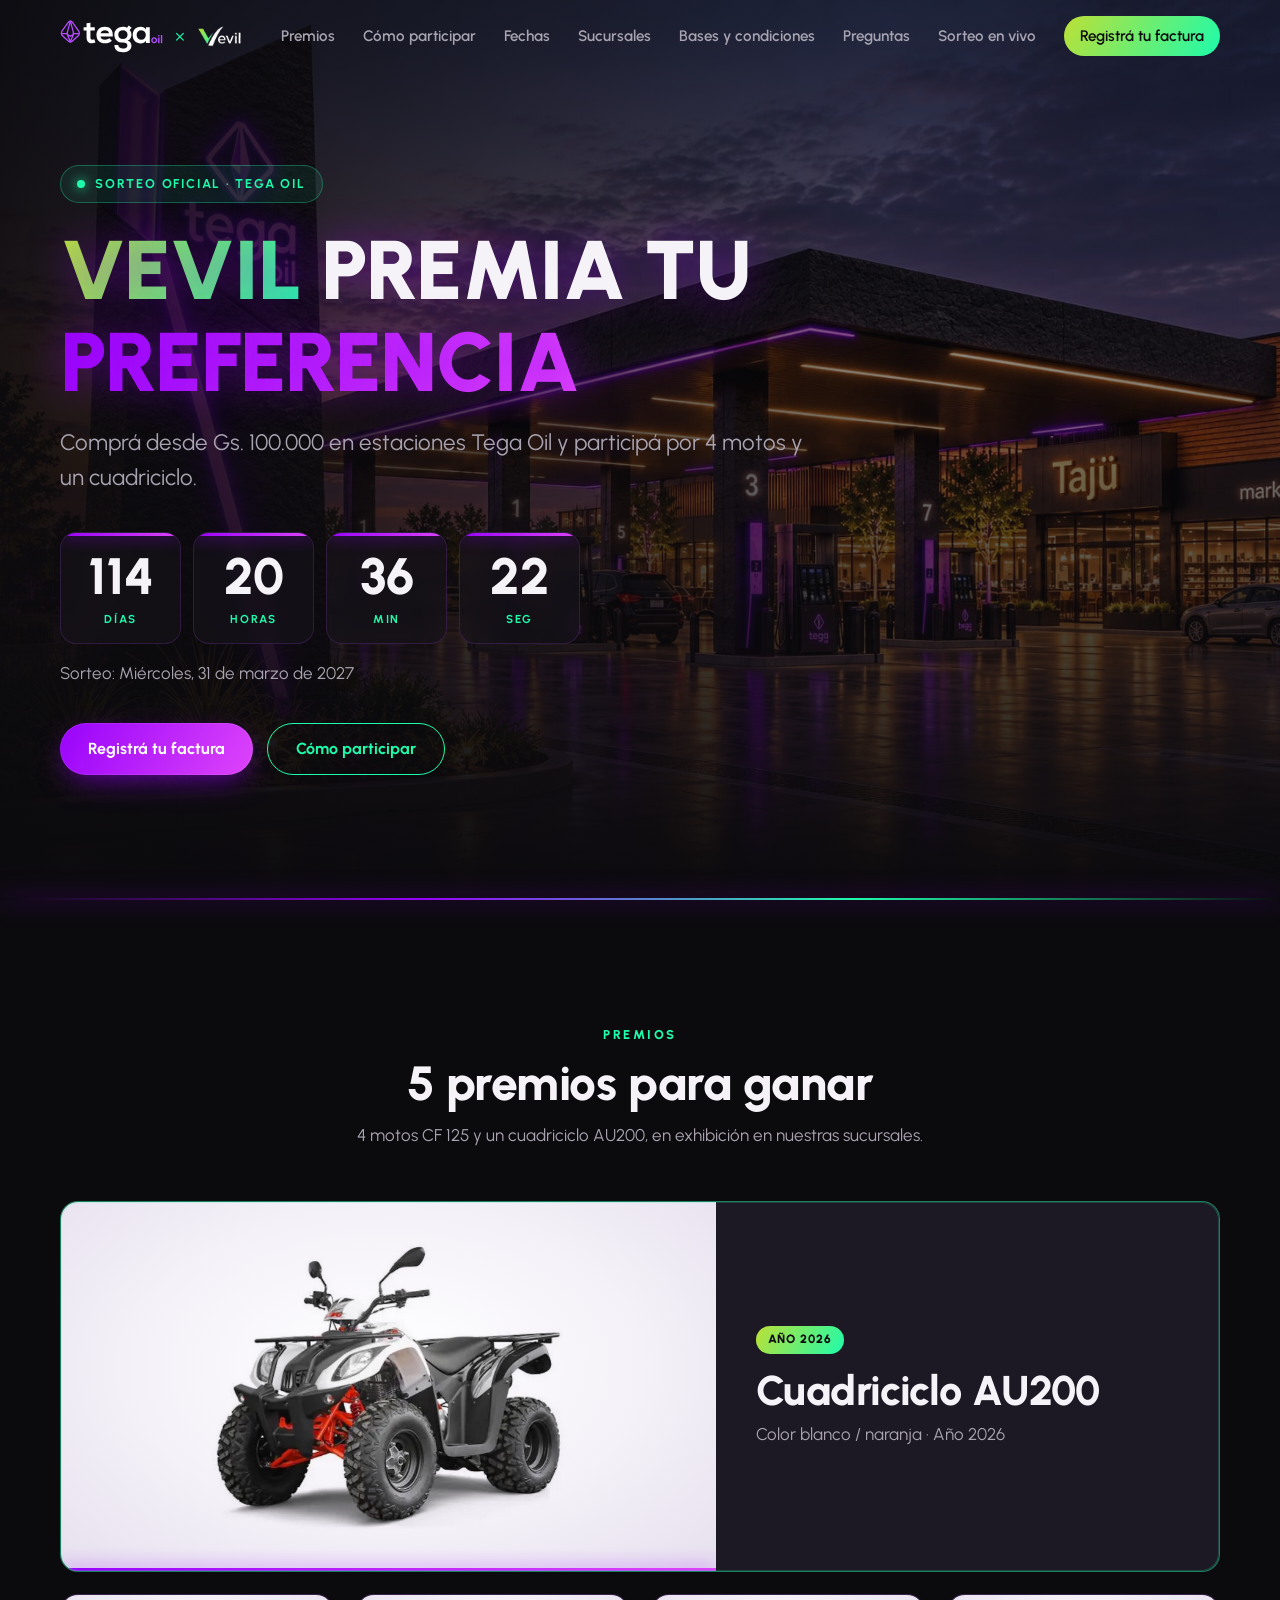
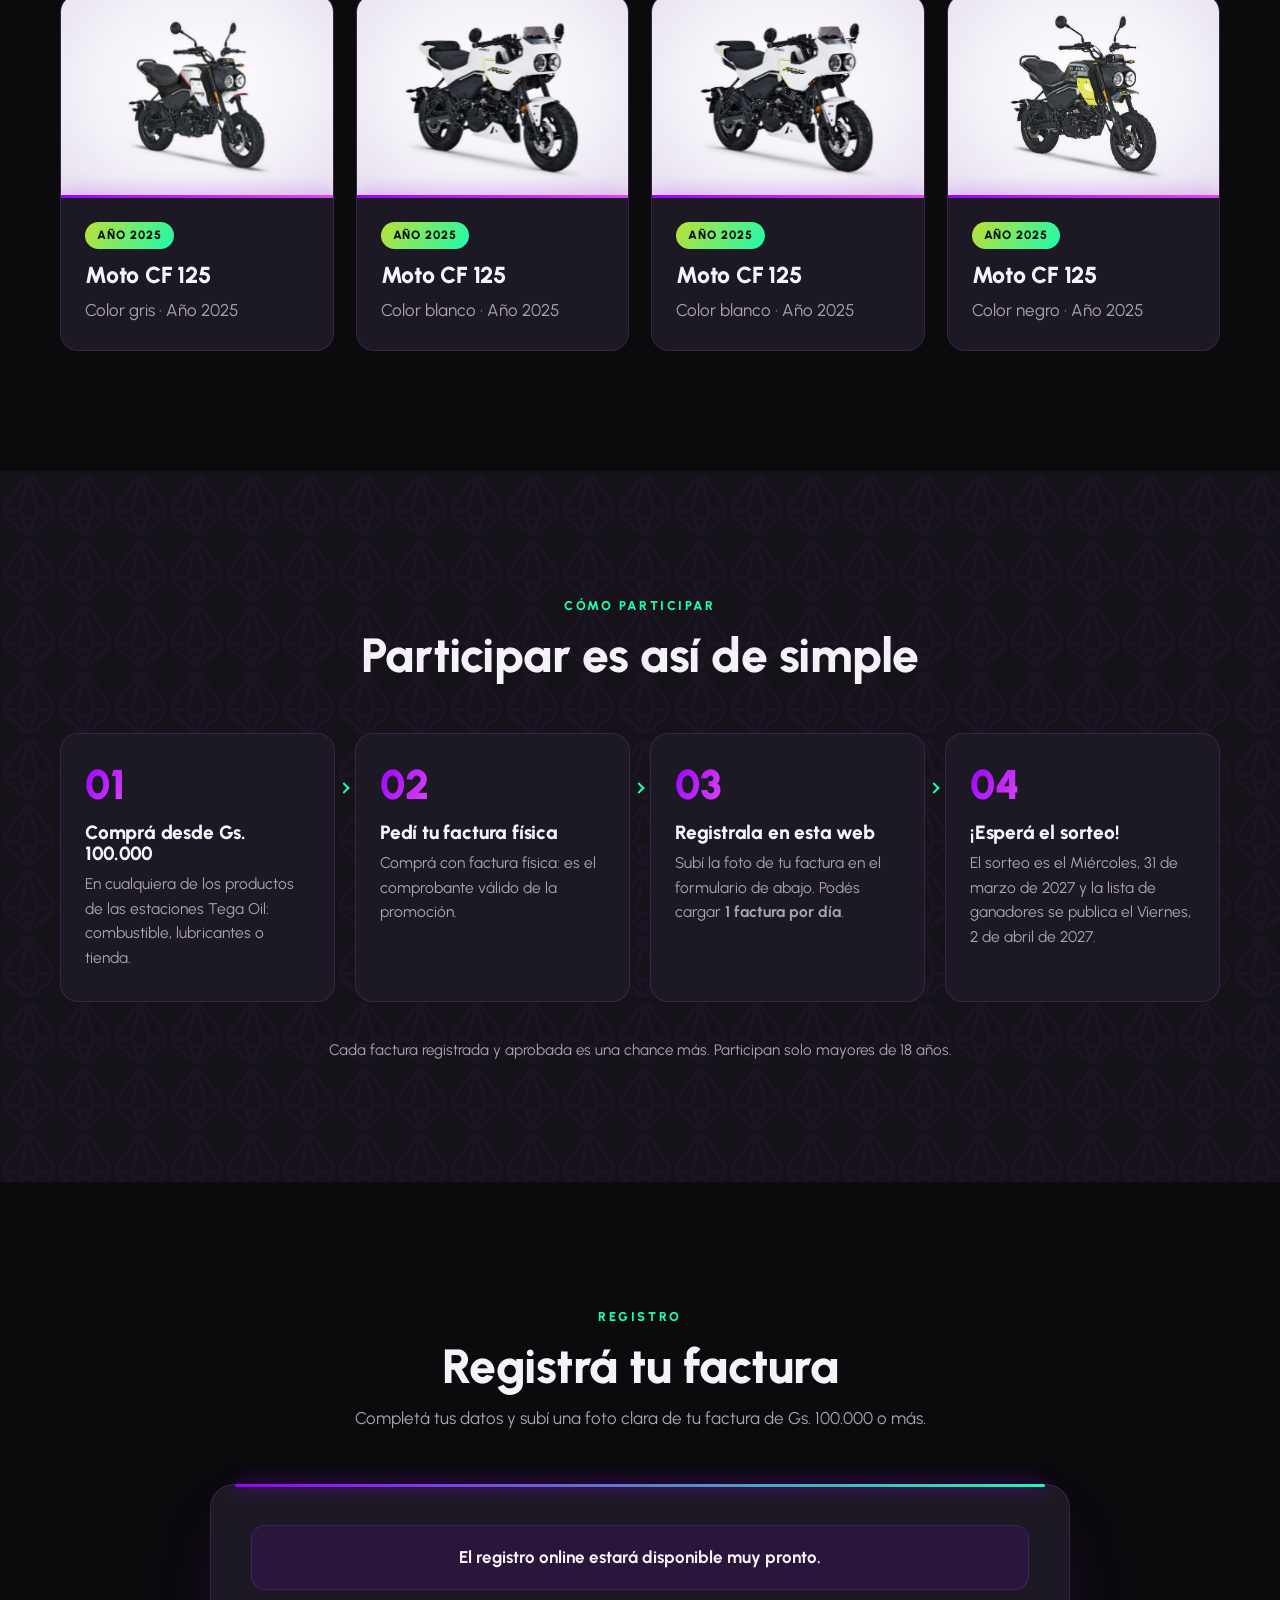
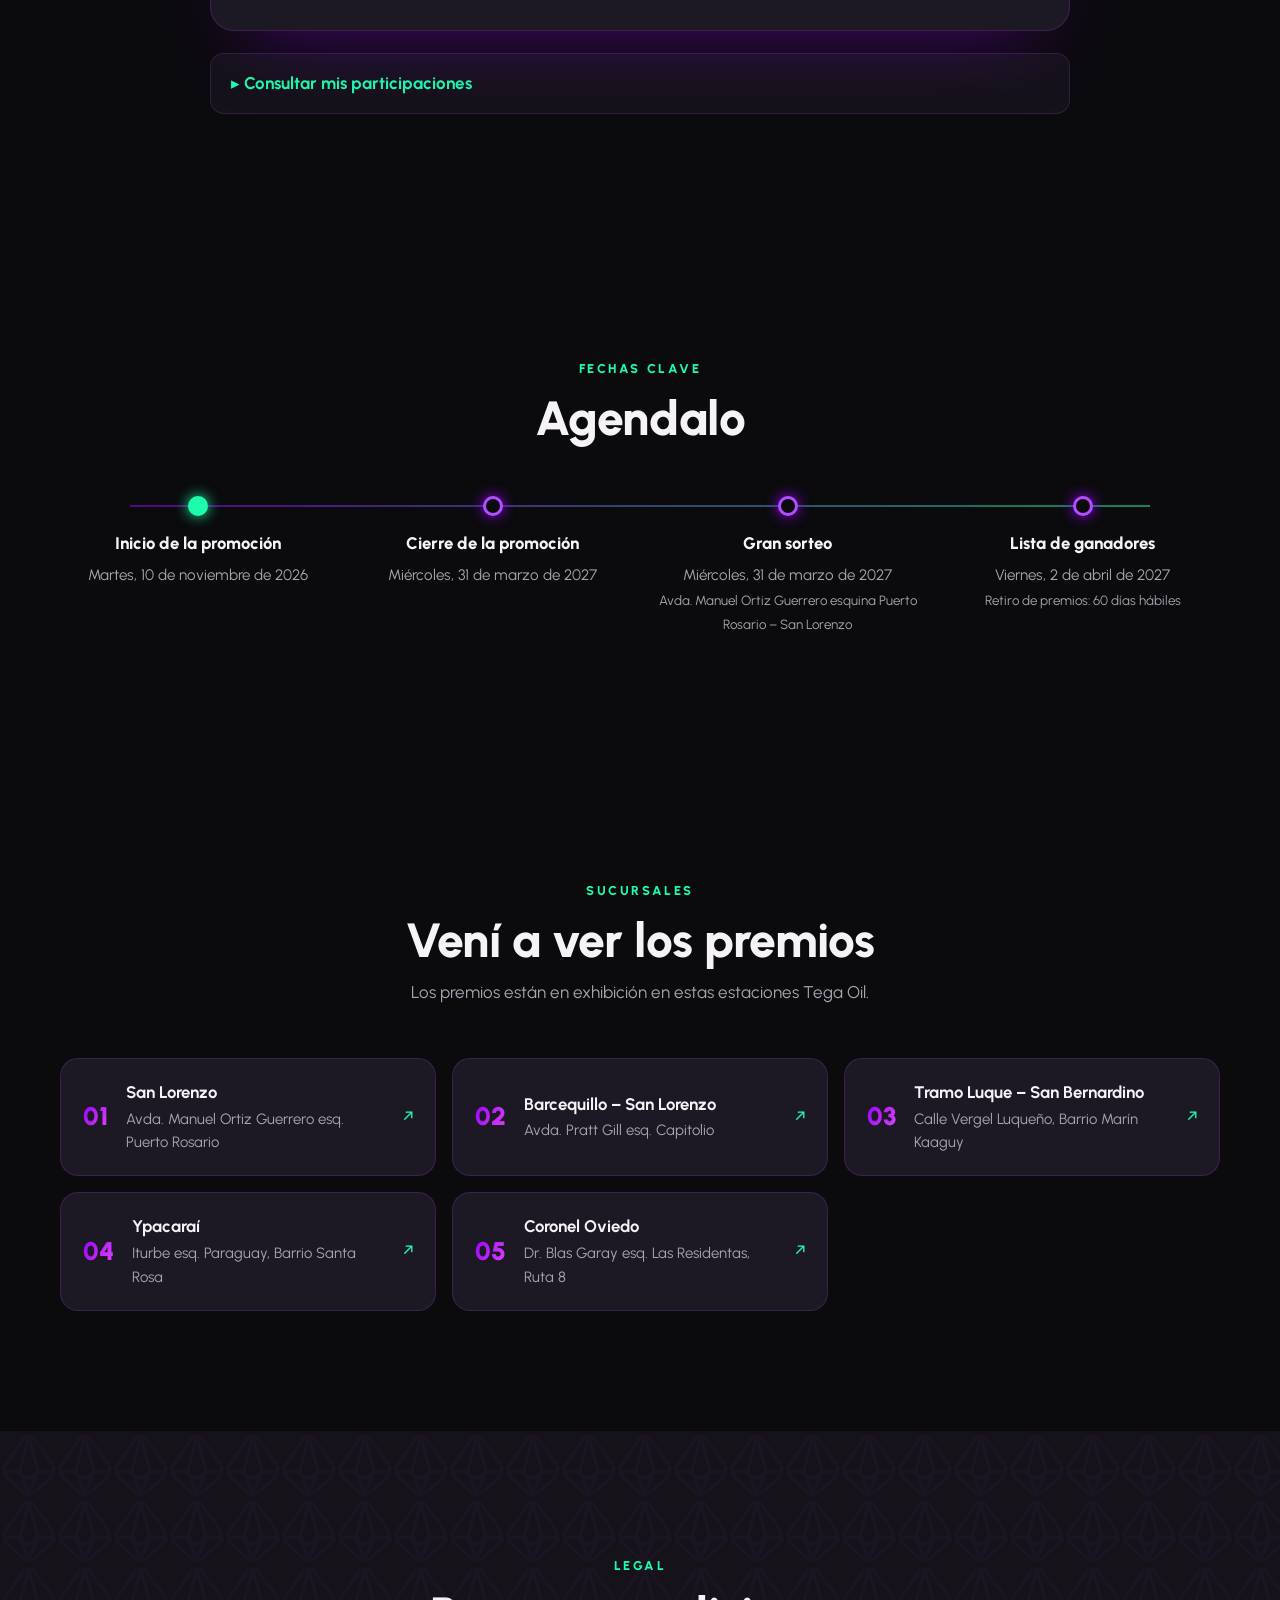
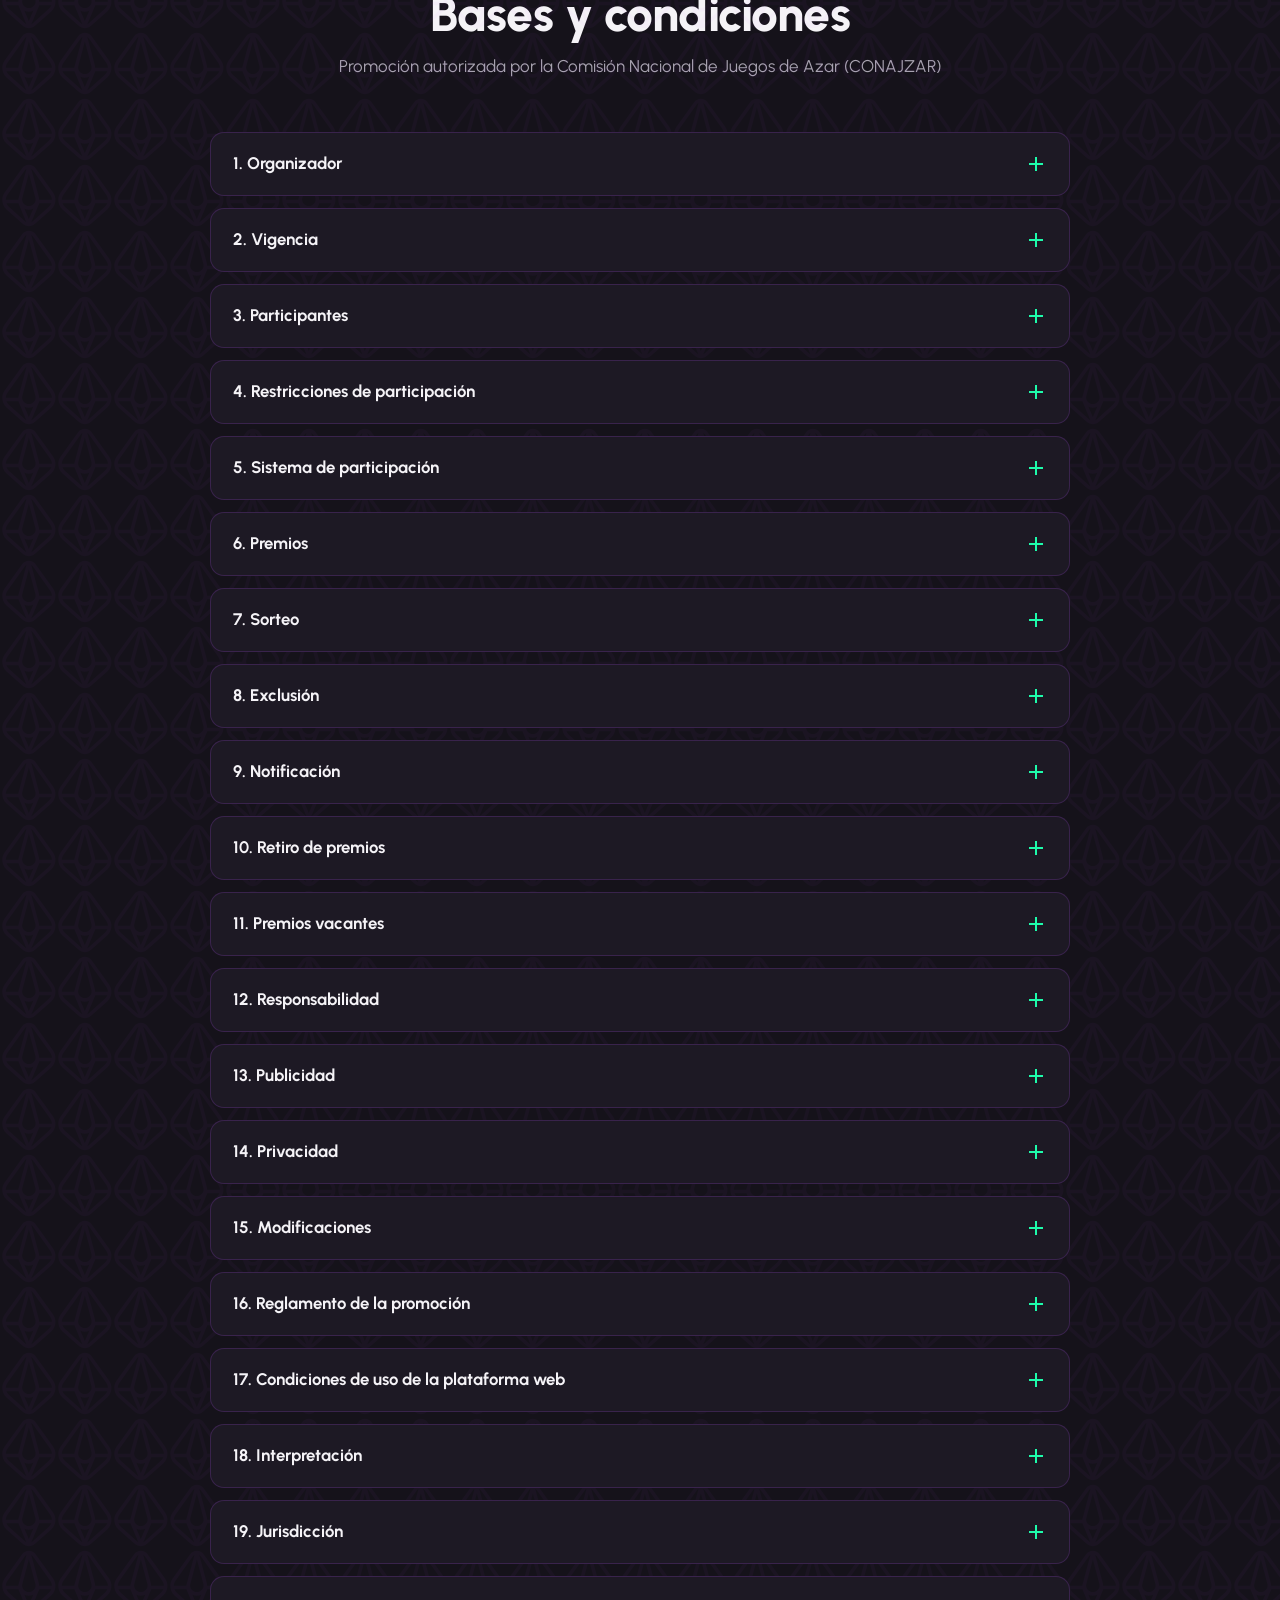
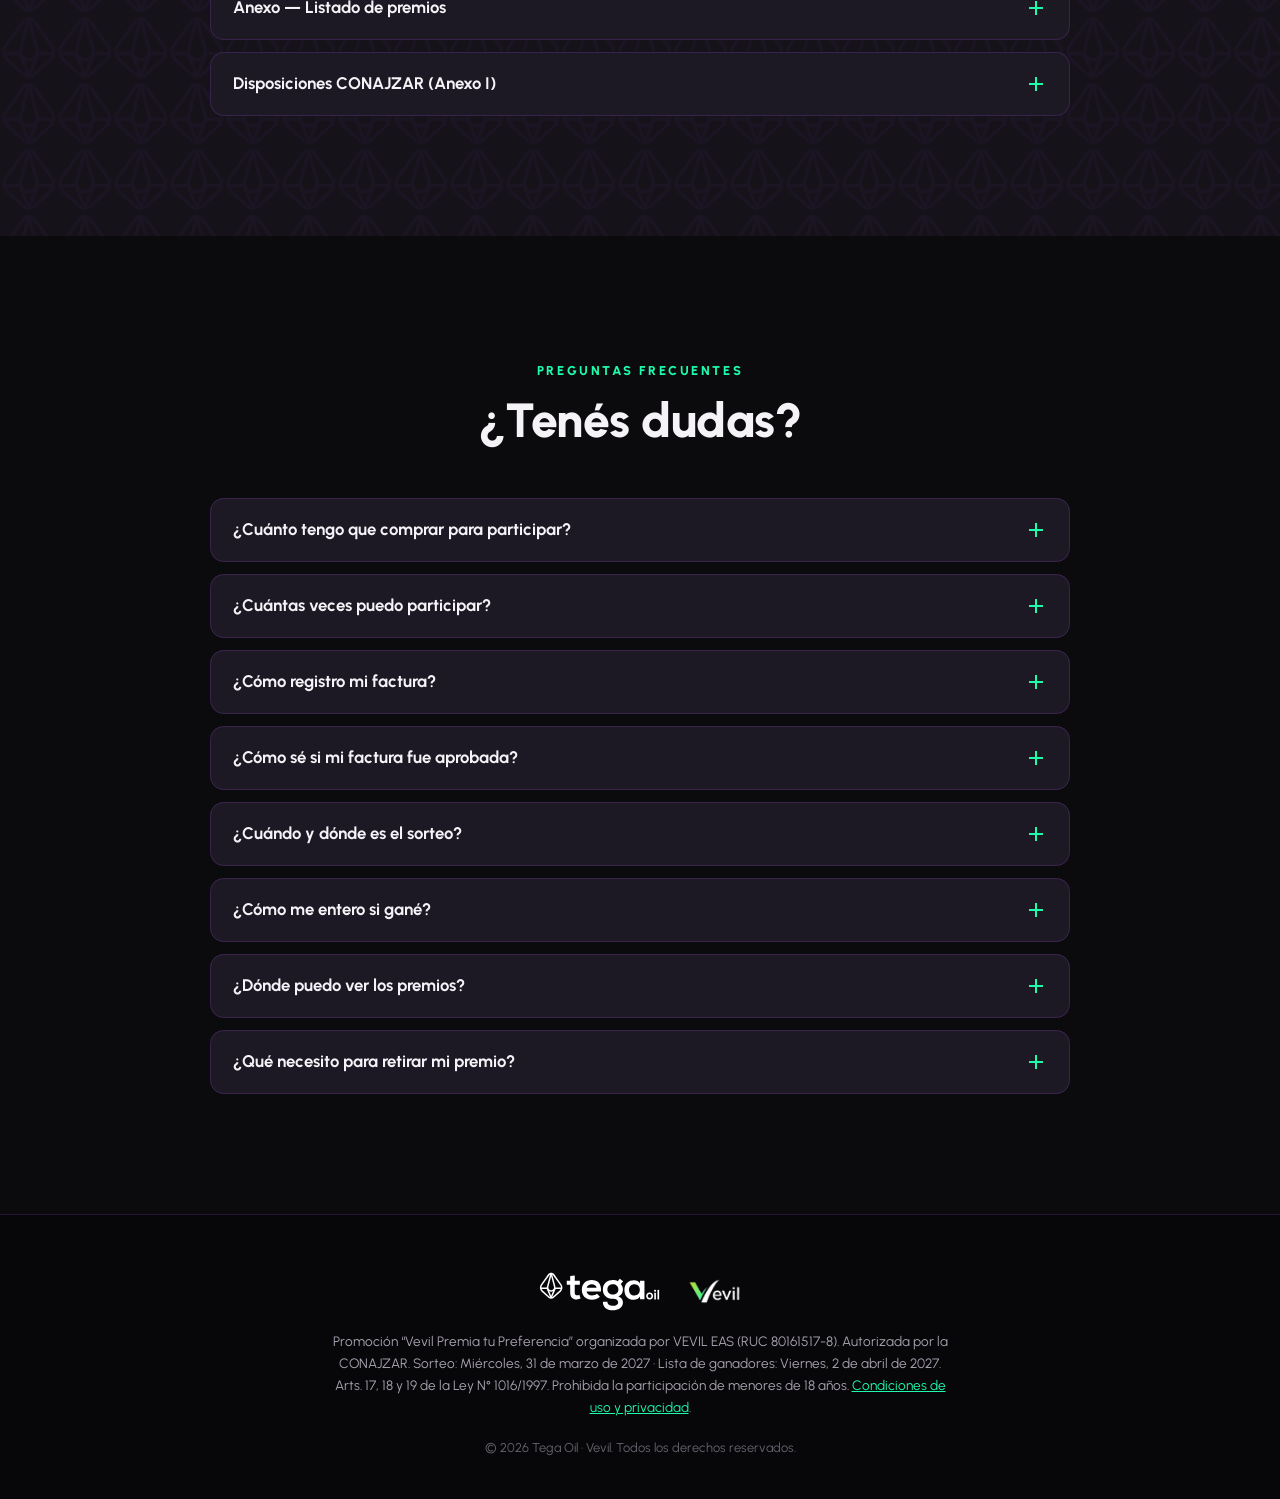
==== commit 4b6759e4: "Fin de la prueba: se quitan la llave de prueba y el botón de borrado Co-Authored-By: Claude Opus 5.5" ====
--- a/index.html
+++ b/index.html
@@ -17,8 +17,8 @@
   <link rel="preconnect" href="https://fonts.googleapis.com">
   <link rel="preconnect" href="https://fonts.gstatic.com" crossorigin>
   <link href="https://fonts.googleapis.com/css2?family=Urbanist:wght@300;400;600;700;800;900&display=swap" rel="stylesheet">
-  <link rel="stylesheet" href="assets/css/styles.css?v=202610291427">
-  <link rel="stylesheet" href="assets/css/registro.css?v=202610291427">
+  <link rel="stylesheet" href="assets/css/styles.css?v=202610291429">
+  <link rel="stylesheet" href="assets/css/registro.css?v=202610291429">
 </head>
 <body>
 
@@ -27,7 +27,7 @@
       <a href="#inicio" class="nav__brand" aria-label="Inicio">
         <img src="assets/img/tega-logo.svg" alt="Tega Oil" class="nav__tega">
         <span class="nav__x">×</span>
-        <img src="assets/img/vevil-logo.png?v=2" alt="Vevil" class="nav__vevil">
+        <img src="assets/img/vevil-logo.png?v=202610291429" alt="Vevil" class="nav__vevil">
       </a>
       <button class="nav__toggle" id="navToggle" aria-label="Abrir menú" aria-expanded="false"><span></span><span></span></button>
       <nav class="nav__links" id="navLinks">
@@ -271,7 +271,7 @@
     <div class="container footer__inner">
       <div class="footer__brands">
         <img src="assets/img/tega-logo-white.svg" alt="Tega Oil" class="footer__tega">
-        <img src="assets/img/vevil-logo.png?v=2" alt="Vevil" class="footer__vevil">
+        <img src="assets/img/vevil-logo.png?v=202610291429" alt="Vevil" class="footer__vevil">
       </div>
       <div class="footer__social" id="social"></div>
       <p class="footer__legal" id="footerLegal"></p>
@@ -283,8 +283,8 @@
     <svg viewBox="0 0 24 24" aria-hidden="true"><path fill="currentColor" d="M12.04 2C6.58 2 2.13 6.45 2.13 11.91c0 1.75.46 3.45 1.32 4.95L2.05 22l5.25-1.38a9.9 9.9 0 0 0 4.74 1.21h.01c5.46 0 9.91-4.45 9.91-9.91S17.5 2 12.04 2Zm5.8 14.04c-.24.69-1.42 1.32-1.96 1.37-.5.05-1.13.07-1.83-.12-.42-.13-.96-.31-1.65-.61-2.9-1.25-4.79-4.17-4.94-4.36-.14-.19-1.18-1.57-1.18-3s.75-2.13 1.02-2.42c.27-.29.58-.36.78-.36h.56c.18 0 .42-.07.66.5.24.58.82 2.01.89 2.15.07.15.12.32.02.51-.1.19-.15.31-.29.48-.15.17-.31.38-.44.51-.15.15-.3.31-.13.6.17.29.75 1.24 1.61 2.01 1.11.99 2.04 1.3 2.33 1.44.29.15.46.12.63-.07.17-.19.73-.85.92-1.15.19-.29.39-.24.66-.15.27.1 1.7.8 1.99.95.29.15.49.22.56.34.07.12.07.69-.17 1.38Z"/></svg>
   </a>
 
-  <script src="assets/js/config.js?v=202610291427"></script>
-  <script src="assets/js/main.js?v=202610291427"></script>
-  <script src="assets/js/registro.js?v=202610291427"></script>
+  <script src="assets/js/config.js?v=202610291429"></script>
+  <script src="assets/js/main.js?v=202610291429"></script>
+  <script src="assets/js/registro.js?v=202610291429"></script>
 </body>
 </html>
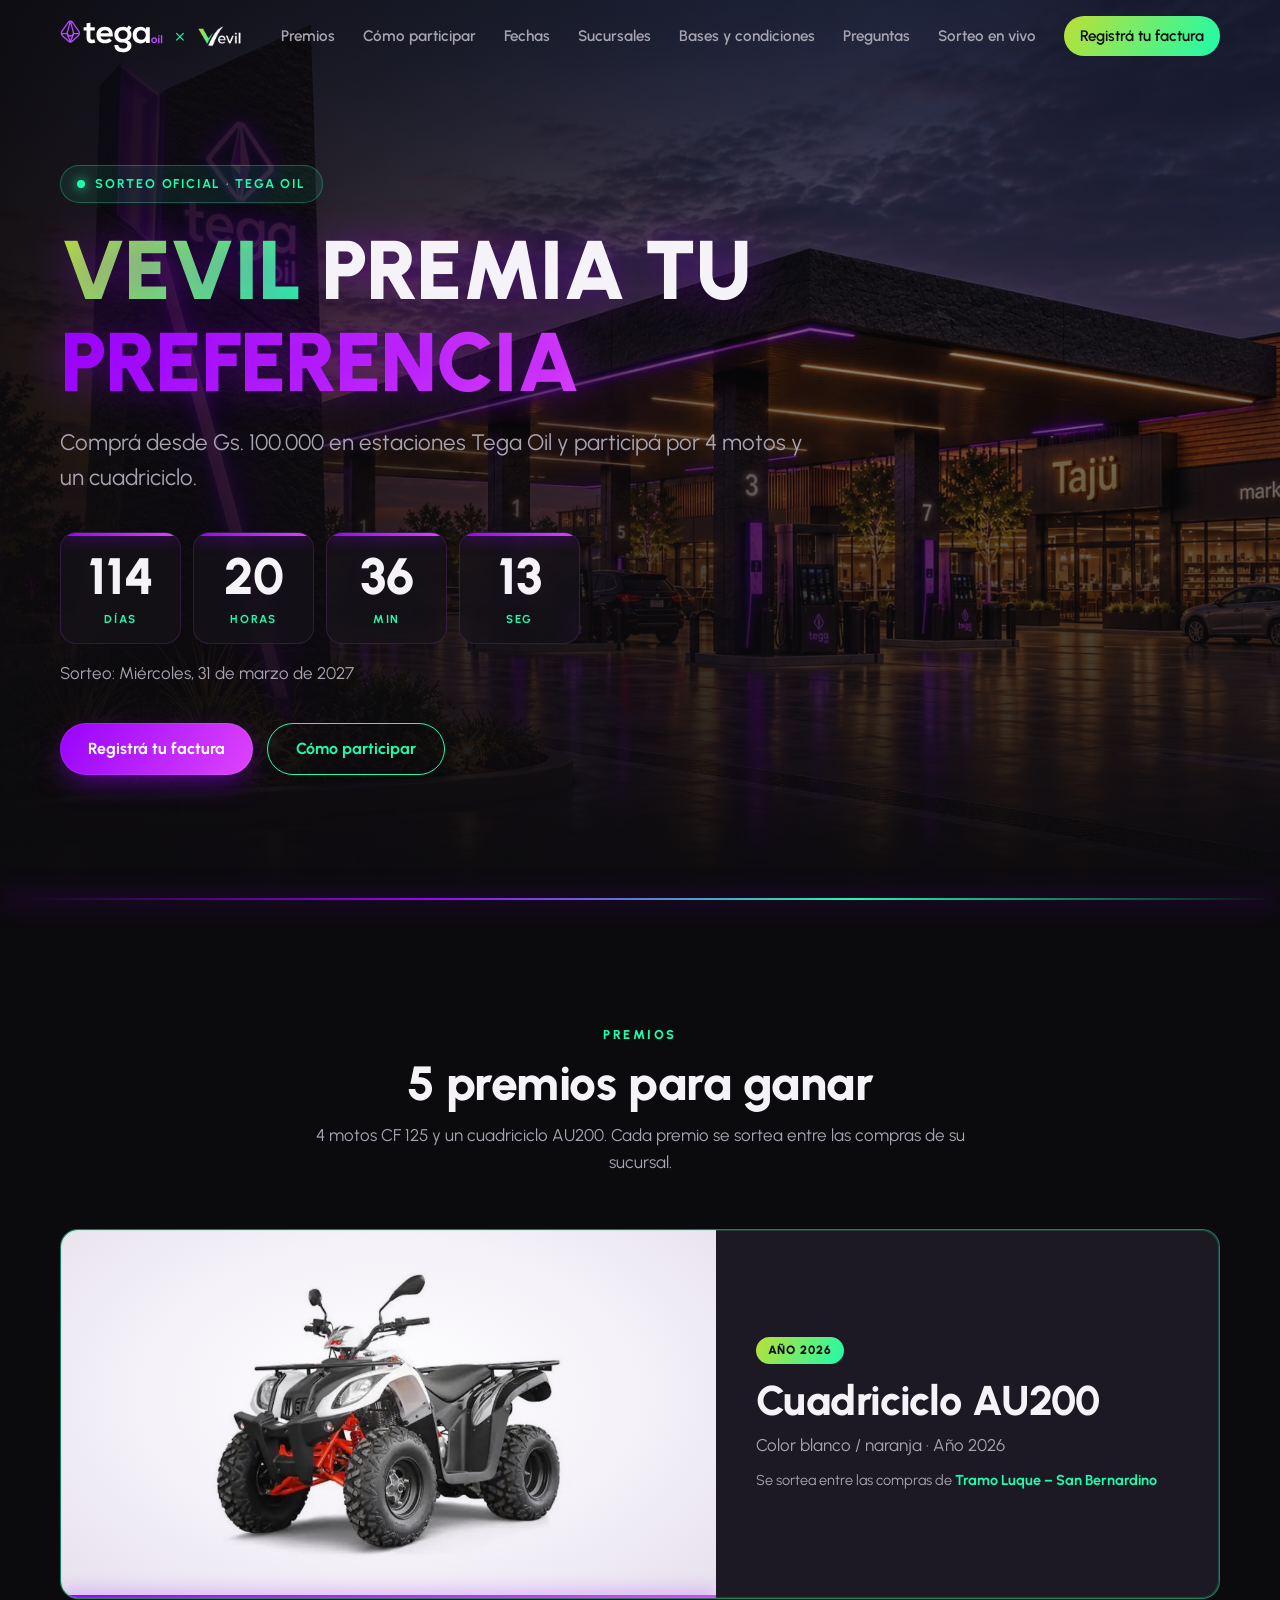
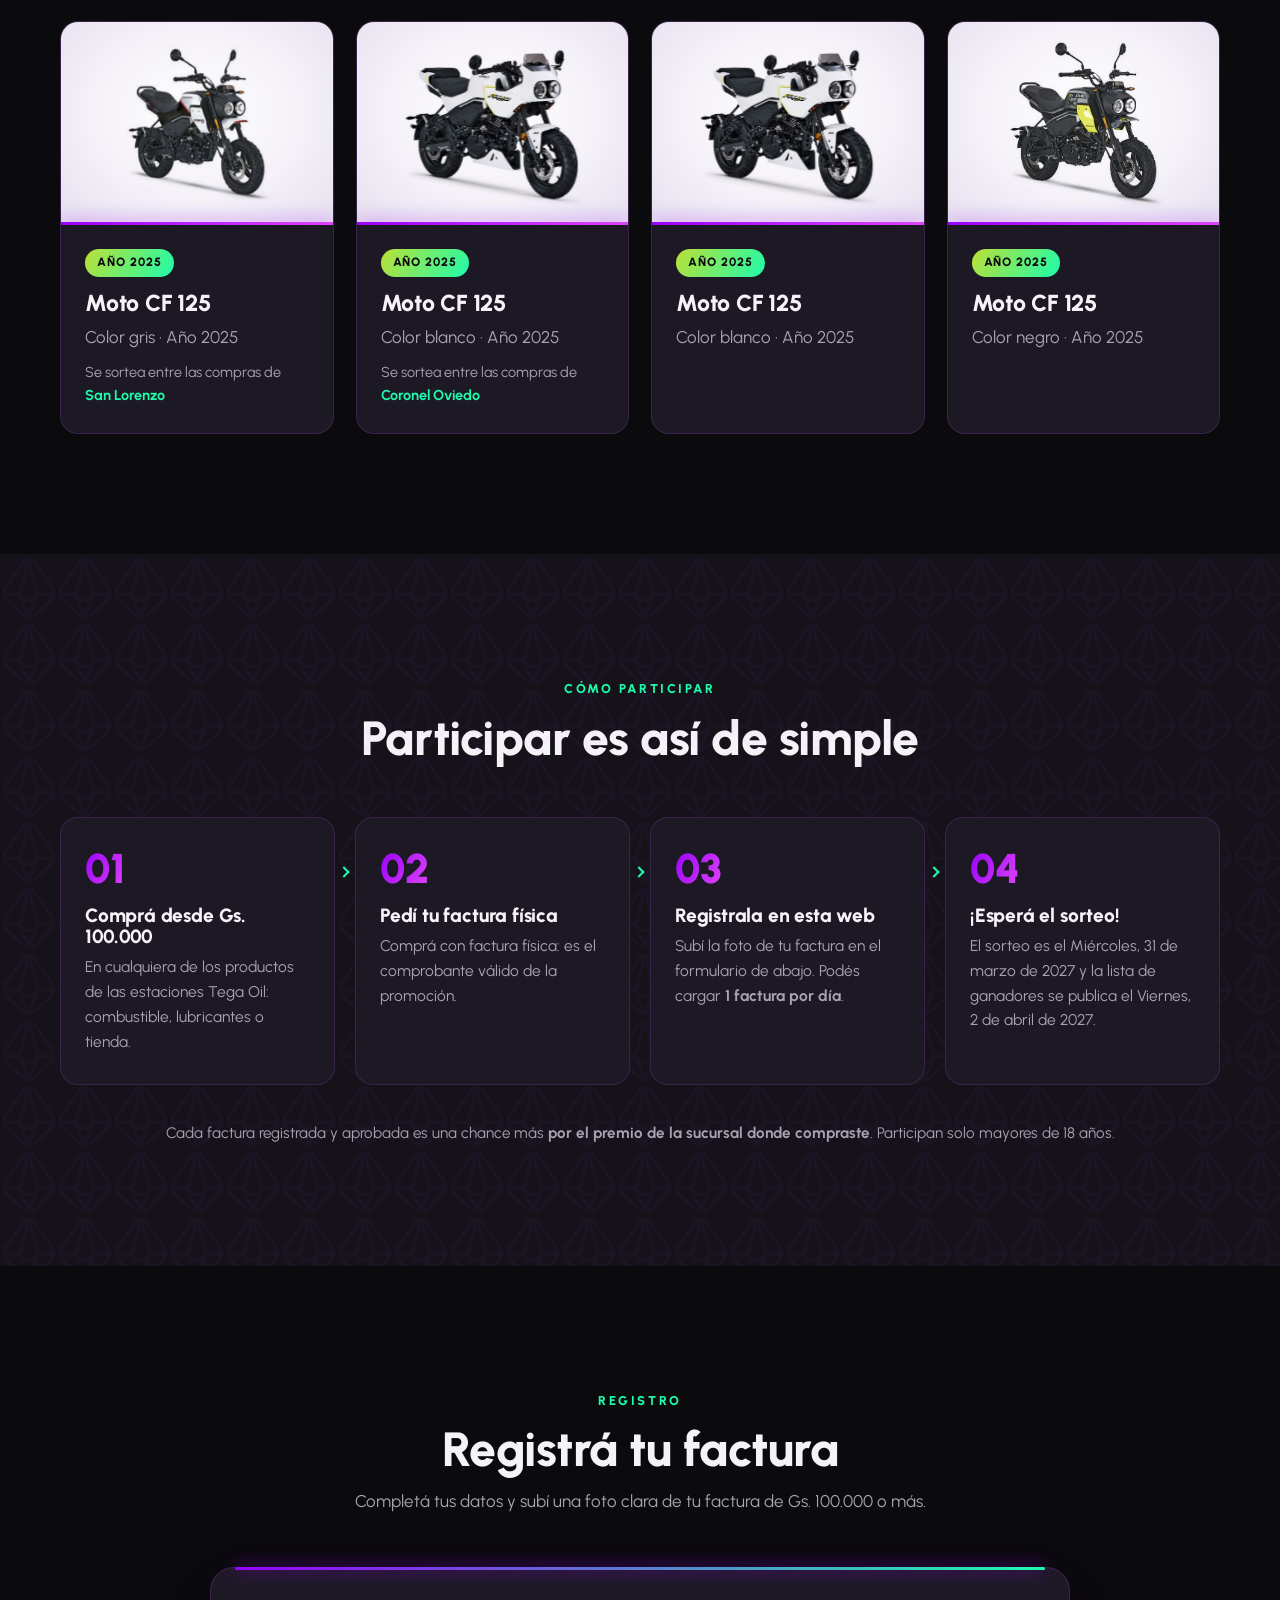
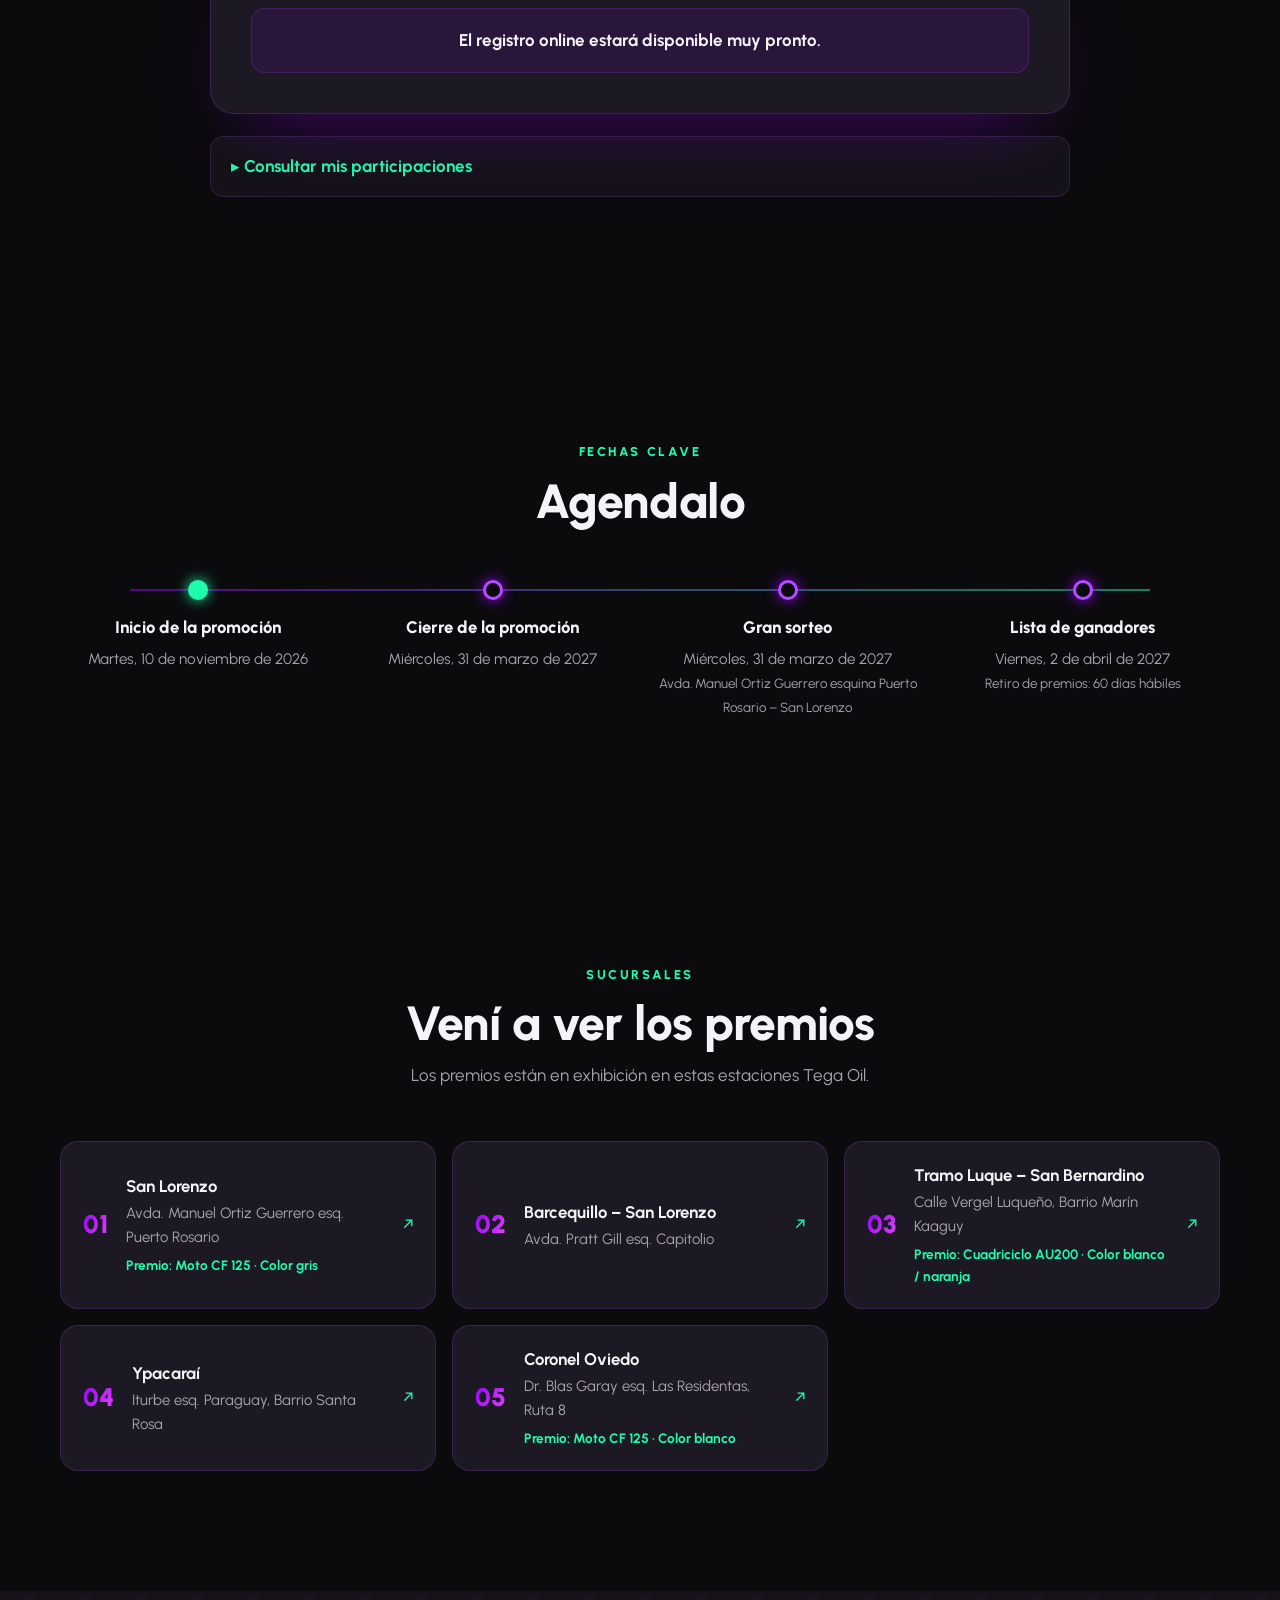
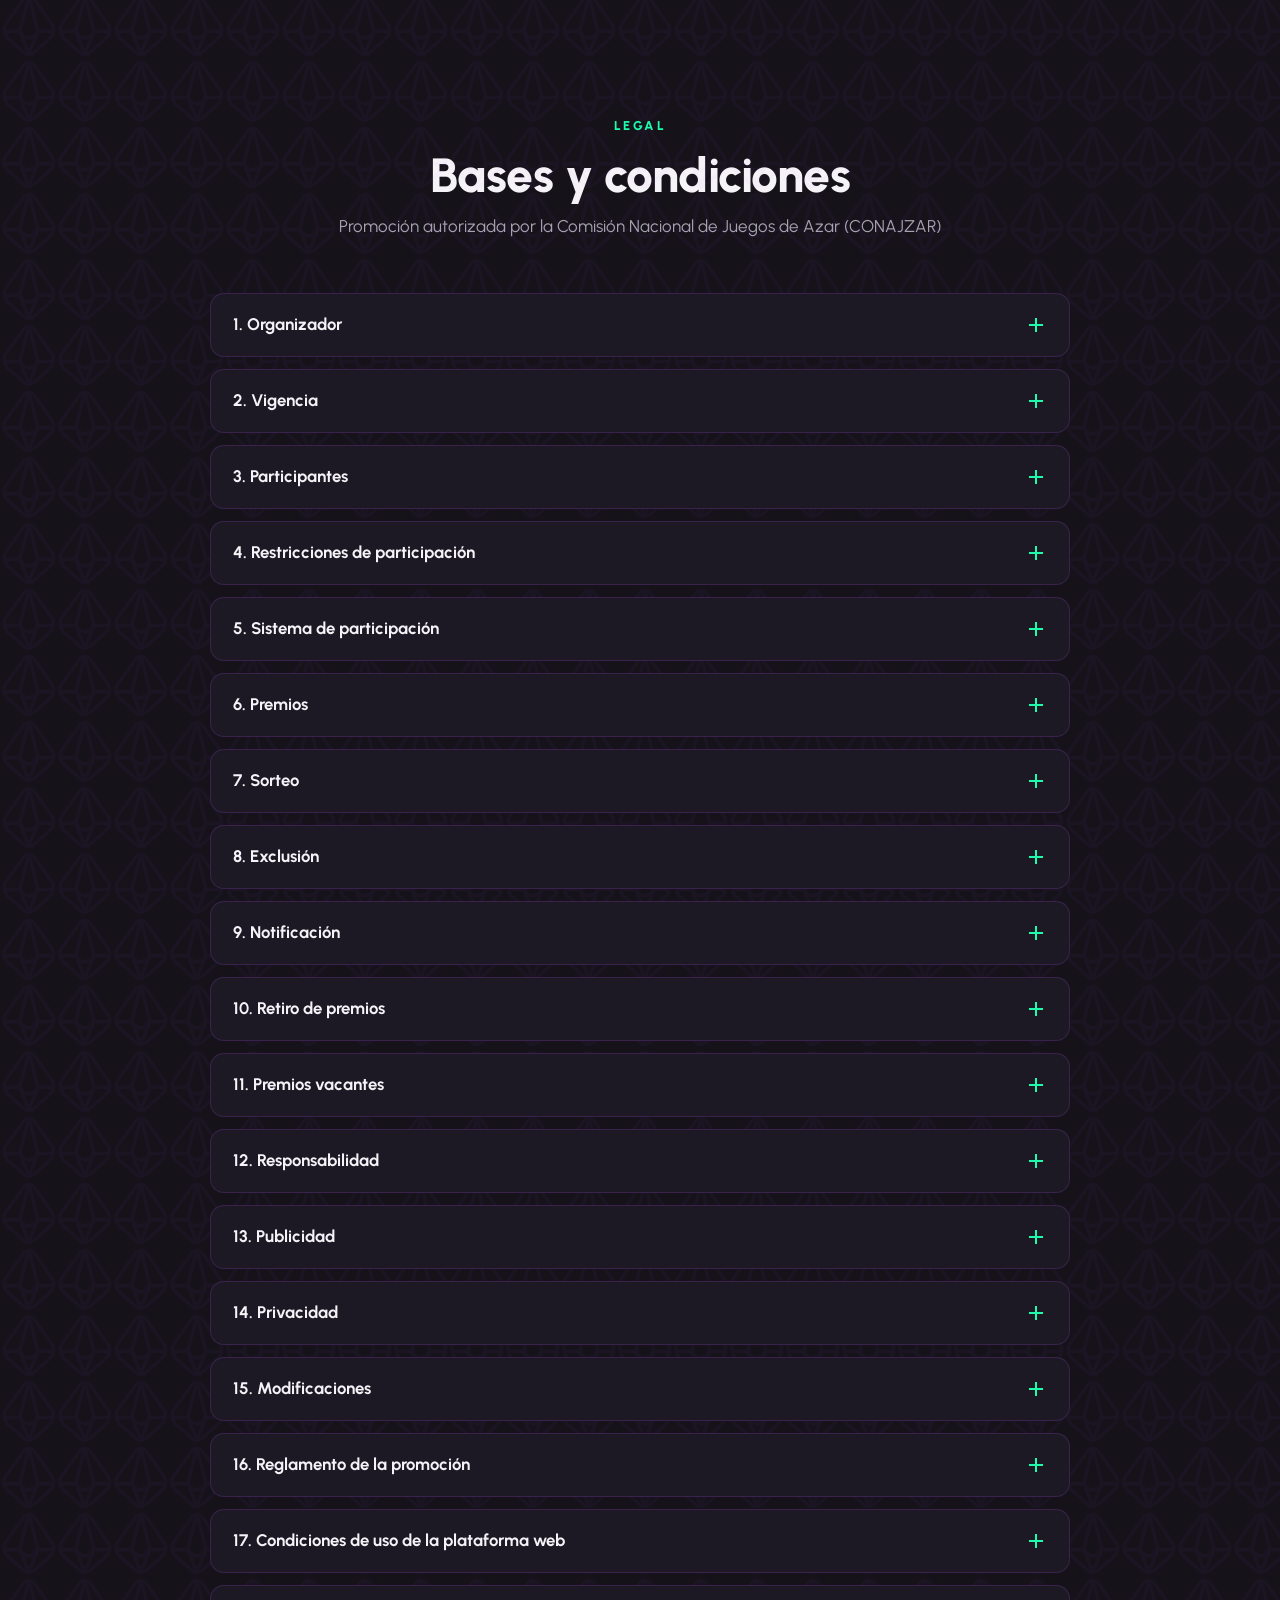
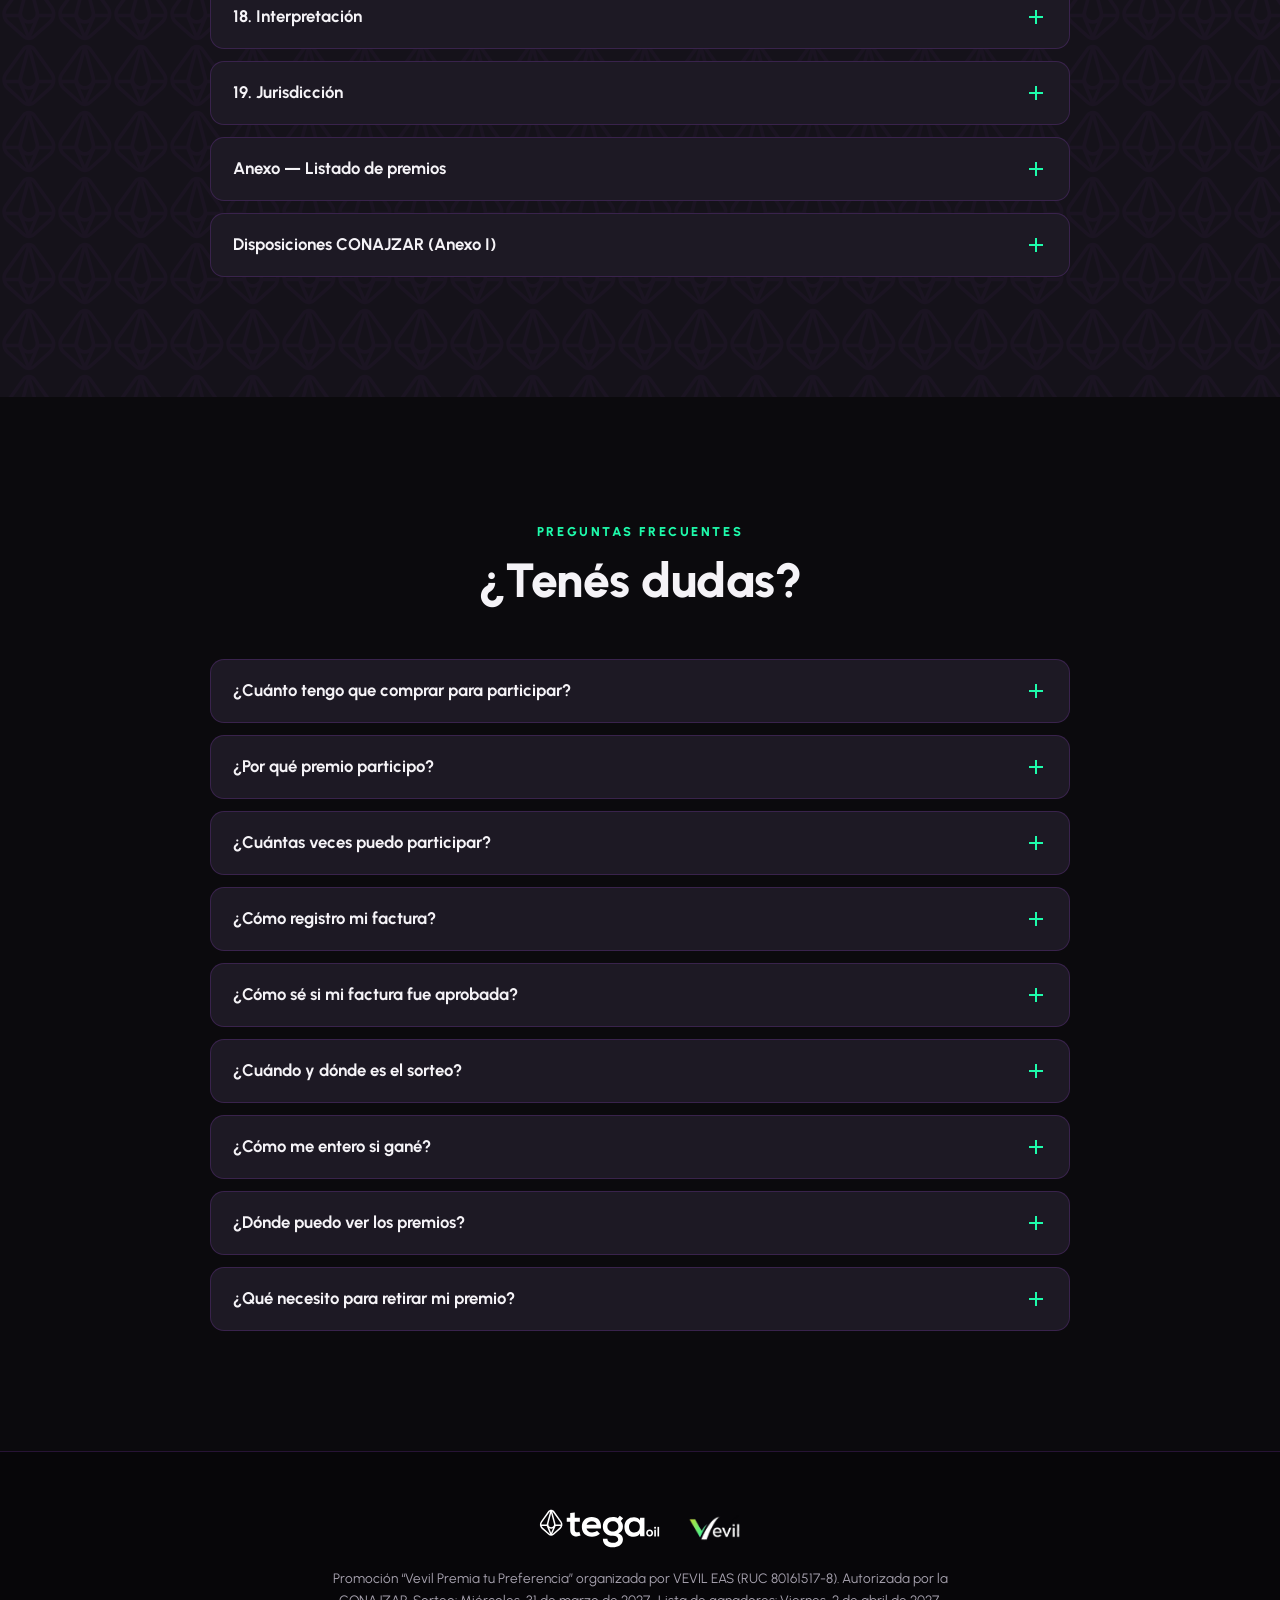
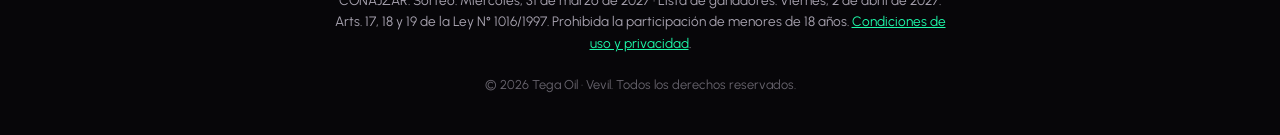
==== commit 521fc4c4: "Premios por sucursal (cada premio se sortea entre los cupones de su sucursal) y panel unificado con " ====
--- a/index.html
+++ b/index.html
@@ -17,8 +17,8 @@
   <link rel="preconnect" href="https://fonts.googleapis.com">
   <link rel="preconnect" href="https://fonts.gstatic.com" crossorigin>
   <link href="https://fonts.googleapis.com/css2?family=Urbanist:wght@300;400;600;700;800;900&display=swap" rel="stylesheet">
-  <link rel="stylesheet" href="assets/css/styles.css?v=202610291429">
-  <link rel="stylesheet" href="assets/css/registro.css?v=202610291429">
+  <link rel="stylesheet" href="assets/css/styles.css?v=202610291449">
+  <link rel="stylesheet" href="assets/css/registro.css?v=202610291449">
 </head>
 <body>
 
@@ -27,7 +27,7 @@
       <a href="#inicio" class="nav__brand" aria-label="Inicio">
         <img src="assets/img/tega-logo.svg" alt="Tega Oil" class="nav__tega">
         <span class="nav__x">×</span>
-        <img src="assets/img/vevil-logo.png?v=202610291429" alt="Vevil" class="nav__vevil">
+        <img src="assets/img/vevil-logo.png?v=202610291449" alt="Vevil" class="nav__vevil">
       </a>
       <button class="nav__toggle" id="navToggle" aria-label="Abrir menú" aria-expanded="false"><span></span><span></span></button>
       <nav class="nav__links" id="navLinks">
@@ -90,7 +90,7 @@
         <div class="section__head">
           <p class="kicker">Premios</p>
           <h2>5 premios para ganar</h2>
-          <p class="section__sub">4 motos CF 125 y un cuadriciclo AU200, en exhibición en nuestras sucursales.</p>
+          <p class="section__sub">4 motos CF 125 y un cuadriciclo AU200. Cada premio se sortea entre las compras de su sucursal.</p>
         </div>
         <div class="prizes" id="prizesGrid"></div>
       </div>
@@ -125,7 +125,7 @@
             <p id="stepDraw"></p>
           </li>
         </ol>
-        <p class="note center">Cada factura registrada y aprobada es una chance más. Participan solo mayores de 18 años.</p>
+        <p class="note center">Cada factura registrada y aprobada es una chance más <strong>por el premio de la sucursal donde compraste</strong>. Participan solo mayores de 18 años.</p>
       </div>
     </section>
 
@@ -162,6 +162,7 @@
               <label class="field">
                 <span>Sucursal donde compraste</span>
                 <select name="sucursal" required><option value="">Elegí una sucursal</option></select>
+                <small class="field__hint" id="sucHint">Participás por el premio de la sucursal donde compraste.</small>
               </label>
               <label class="field">
                 <span>Email <small>(opcional)</small></span>
@@ -271,7 +272,7 @@
     <div class="container footer__inner">
       <div class="footer__brands">
         <img src="assets/img/tega-logo-white.svg" alt="Tega Oil" class="footer__tega">
-        <img src="assets/img/vevil-logo.png?v=202610291429" alt="Vevil" class="footer__vevil">
+        <img src="assets/img/vevil-logo.png?v=202610291449" alt="Vevil" class="footer__vevil">
       </div>
       <div class="footer__social" id="social"></div>
       <p class="footer__legal" id="footerLegal"></p>
@@ -283,8 +284,8 @@
     <svg viewBox="0 0 24 24" aria-hidden="true"><path fill="currentColor" d="M12.04 2C6.58 2 2.13 6.45 2.13 11.91c0 1.75.46 3.45 1.32 4.95L2.05 22l5.25-1.38a9.9 9.9 0 0 0 4.74 1.21h.01c5.46 0 9.91-4.45 9.91-9.91S17.5 2 12.04 2Zm5.8 14.04c-.24.69-1.42 1.32-1.96 1.37-.5.05-1.13.07-1.83-.12-.42-.13-.96-.31-1.65-.61-2.9-1.25-4.79-4.17-4.94-4.36-.14-.19-1.18-1.57-1.18-3s.75-2.13 1.02-2.42c.27-.29.58-.36.78-.36h.56c.18 0 .42-.07.66.5.24.58.82 2.01.89 2.15.07.15.12.32.02.51-.1.19-.15.31-.29.48-.15.17-.31.38-.44.51-.15.15-.3.31-.13.6.17.29.75 1.24 1.61 2.01 1.11.99 2.04 1.3 2.33 1.44.29.15.46.12.63-.07.17-.19.73-.85.92-1.15.19-.29.39-.24.66-.15.27.1 1.7.8 1.99.95.29.15.49.22.56.34.07.12.07.69-.17 1.38Z"/></svg>
   </a>
 
-  <script src="assets/js/config.js?v=202610291429"></script>
-  <script src="assets/js/main.js?v=202610291429"></script>
-  <script src="assets/js/registro.js?v=202610291429"></script>
+  <script src="assets/js/config.js?v=202610291449"></script>
+  <script src="assets/js/main.js?v=202610291449"></script>
+  <script src="assets/js/registro.js?v=202610291449"></script>
 </body>
 </html>
--- a/assets/css/registro.css
+++ b/assets/css/registro.css
@@ -124,3 +124,10 @@
   .form__grid { grid-template-columns: 1fr; }
   .mine__form { grid-template-columns: 1fr; }
 }
+
+/* Premio por sucursal */
+.field__hint { font-size: .85rem; color: var(--muted); }
+.field__hint strong { color: var(--green-2); }
+.prize__where { margin-top: 10px !important; font-size: .9rem; color: var(--muted); }
+.prize__where strong { color: var(--green-2); }
+.branch__prize { display: block; margin-top: 4px; font-style: normal; font-weight: 700; font-size: .85rem; color: var(--green-2); }
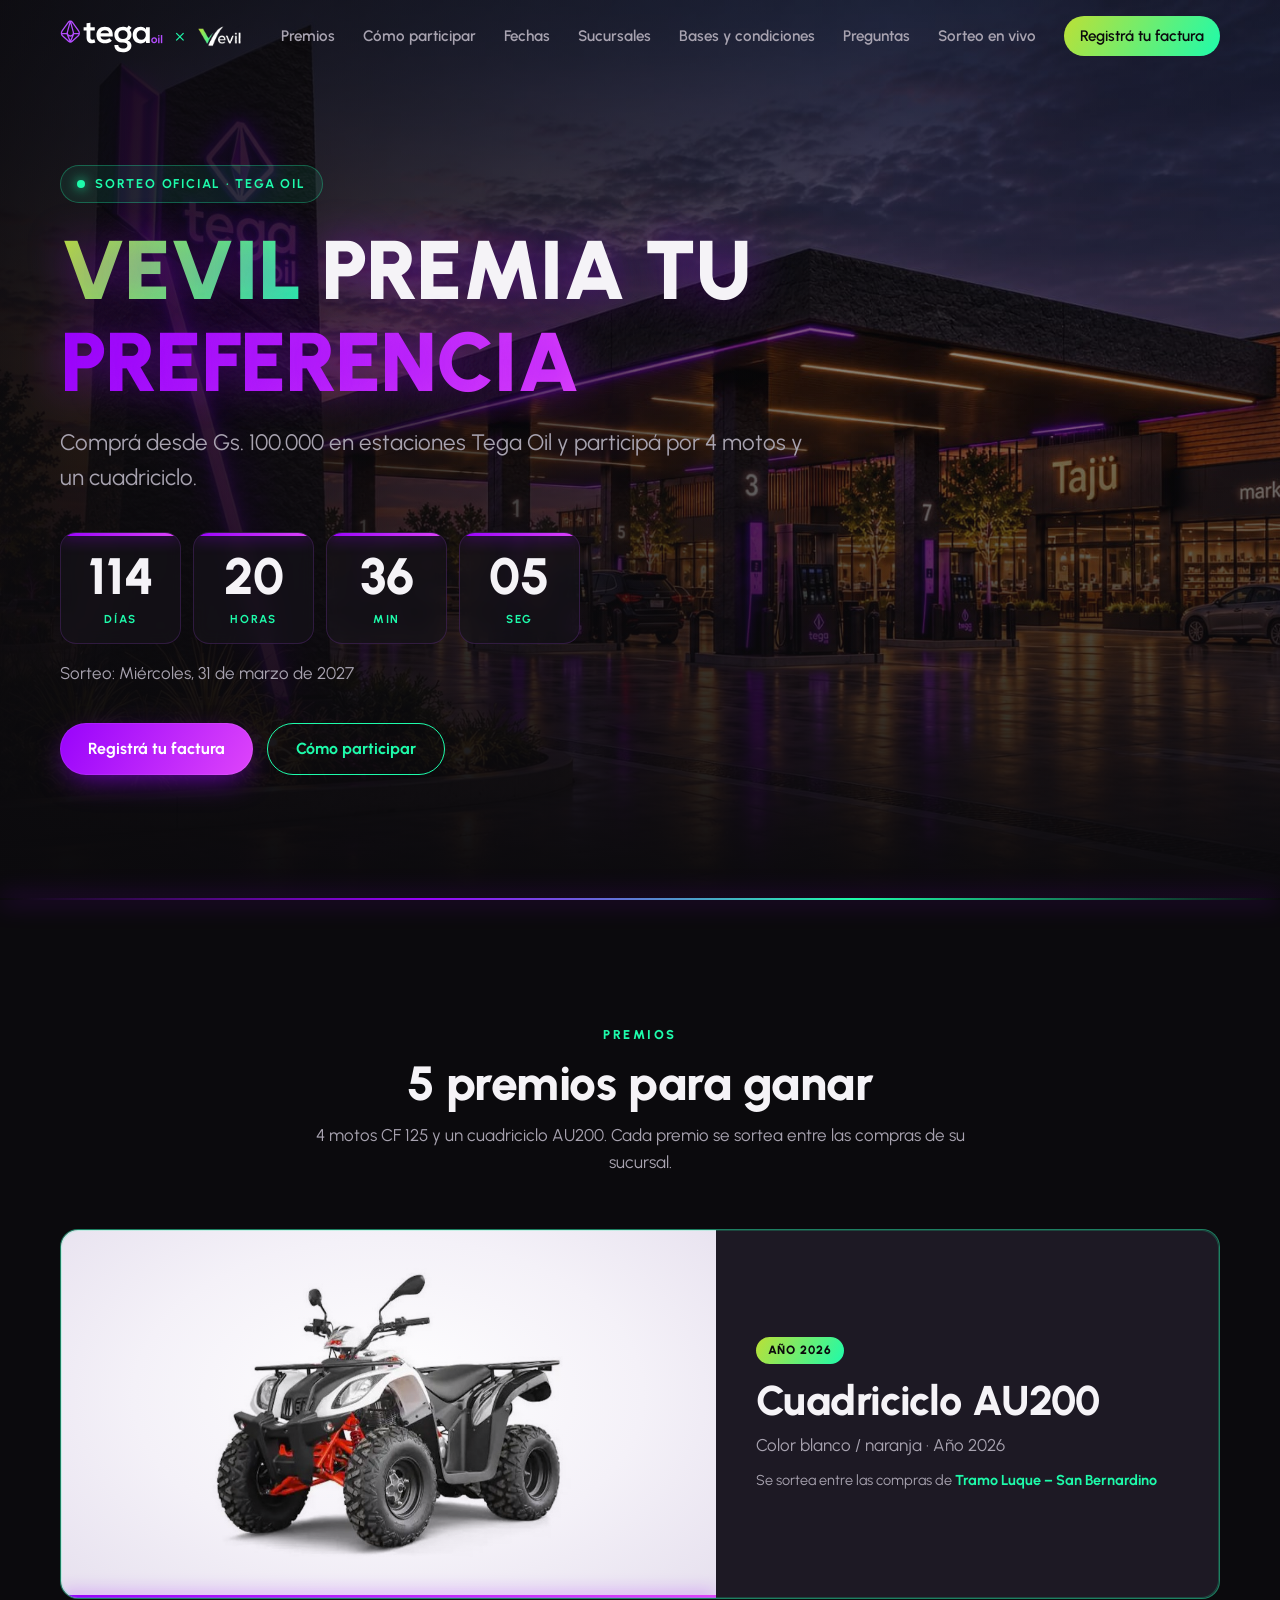
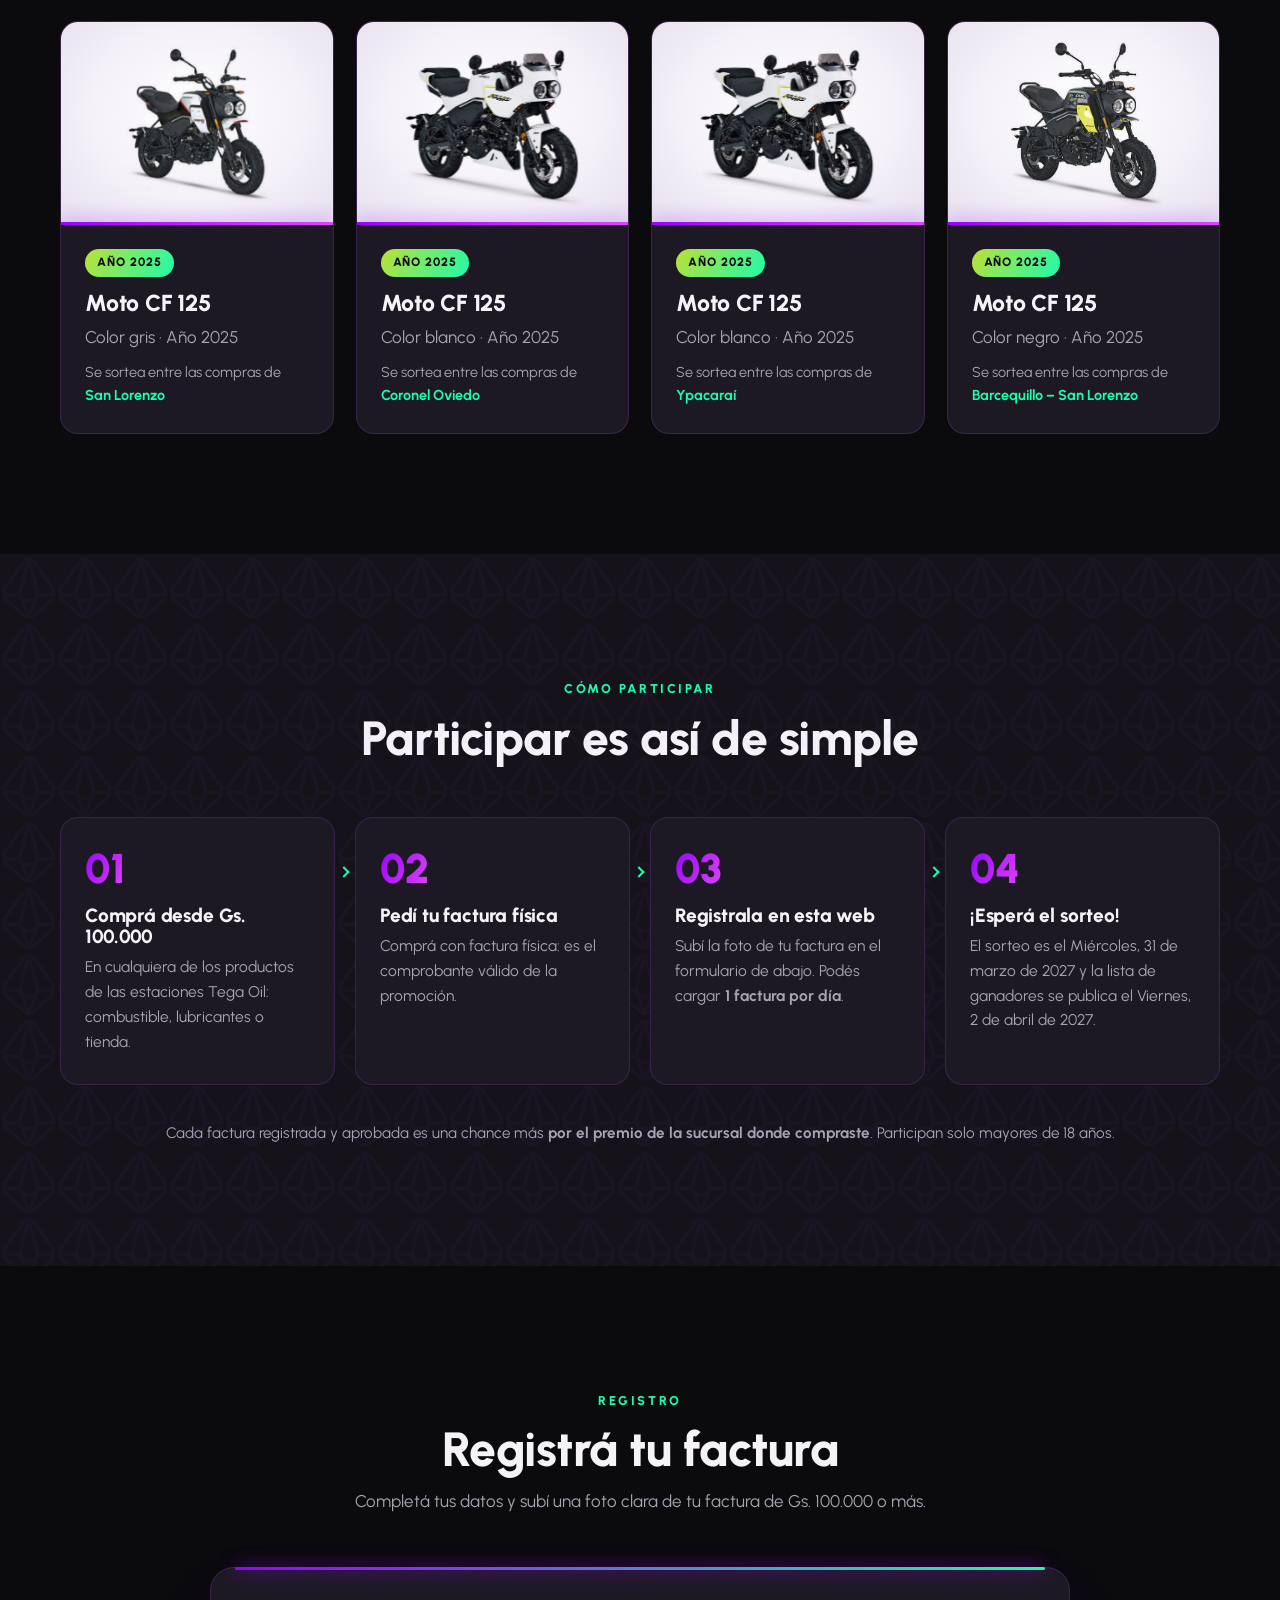
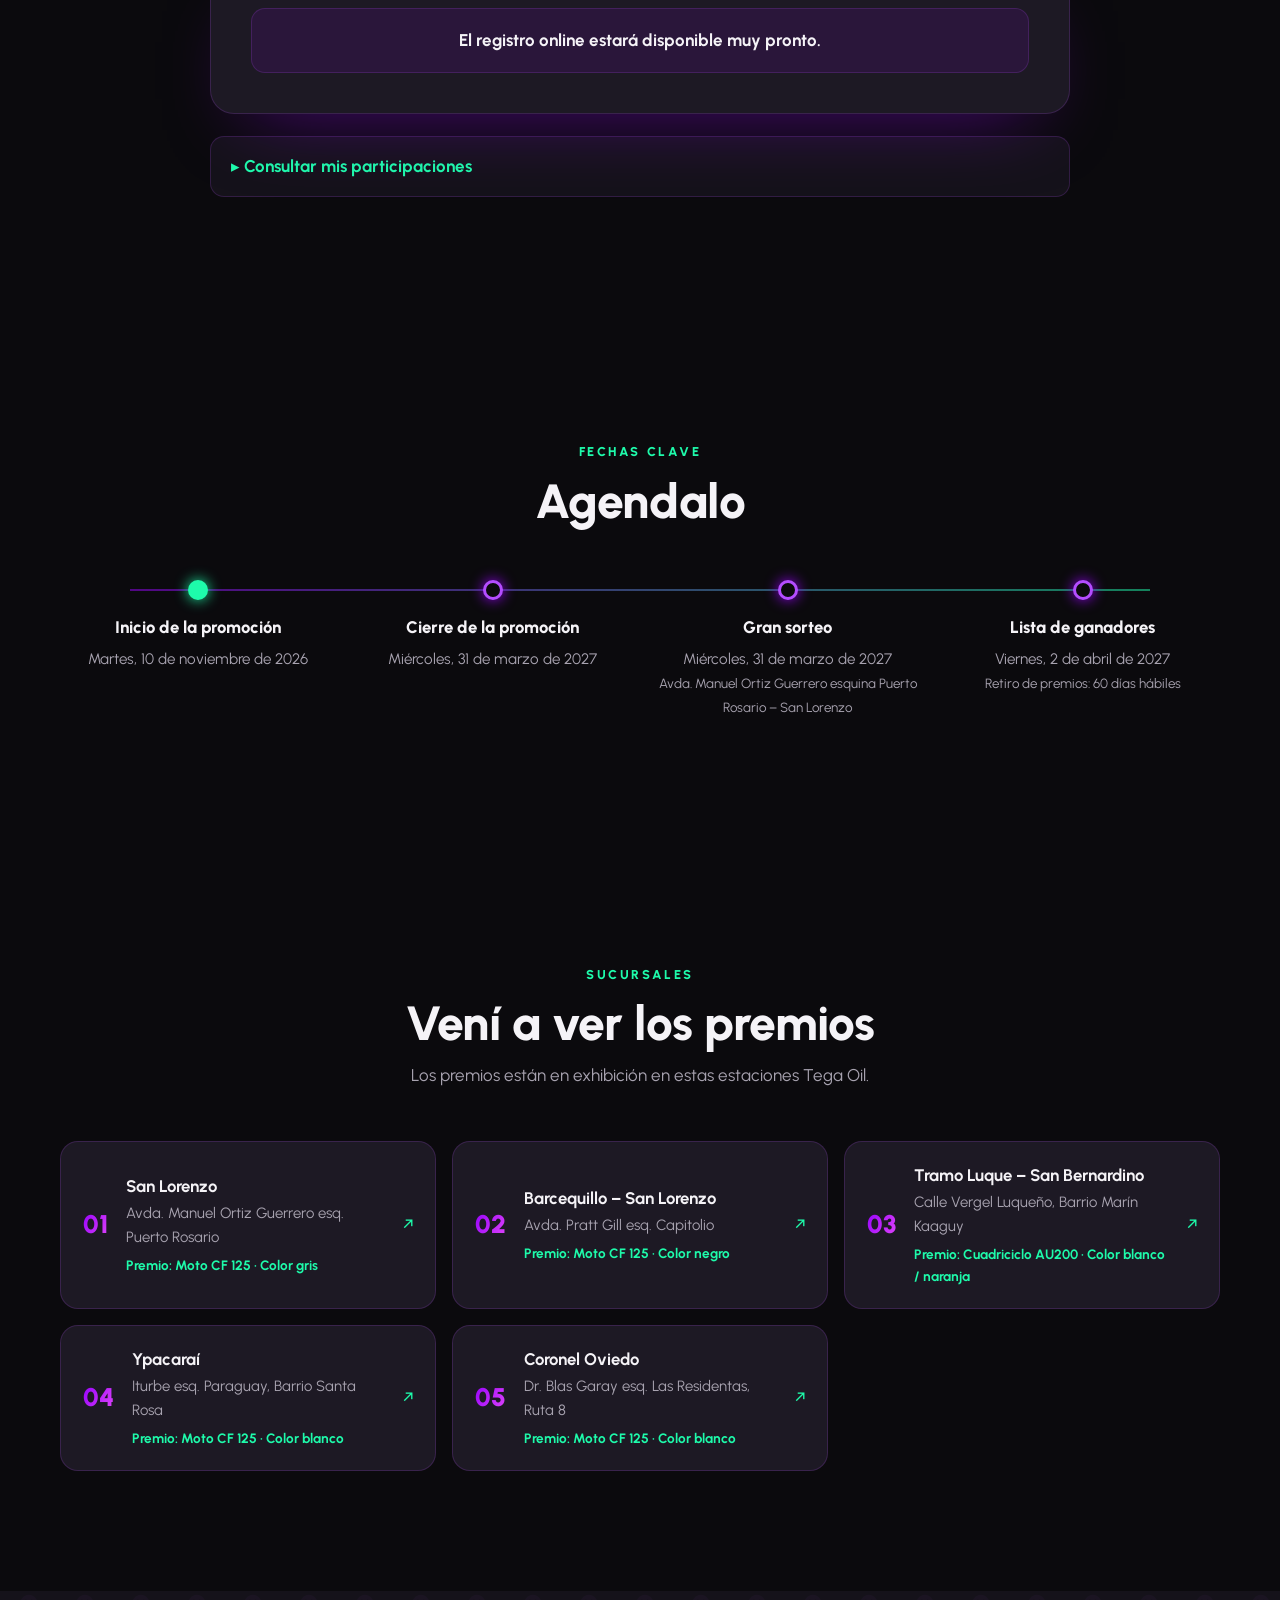
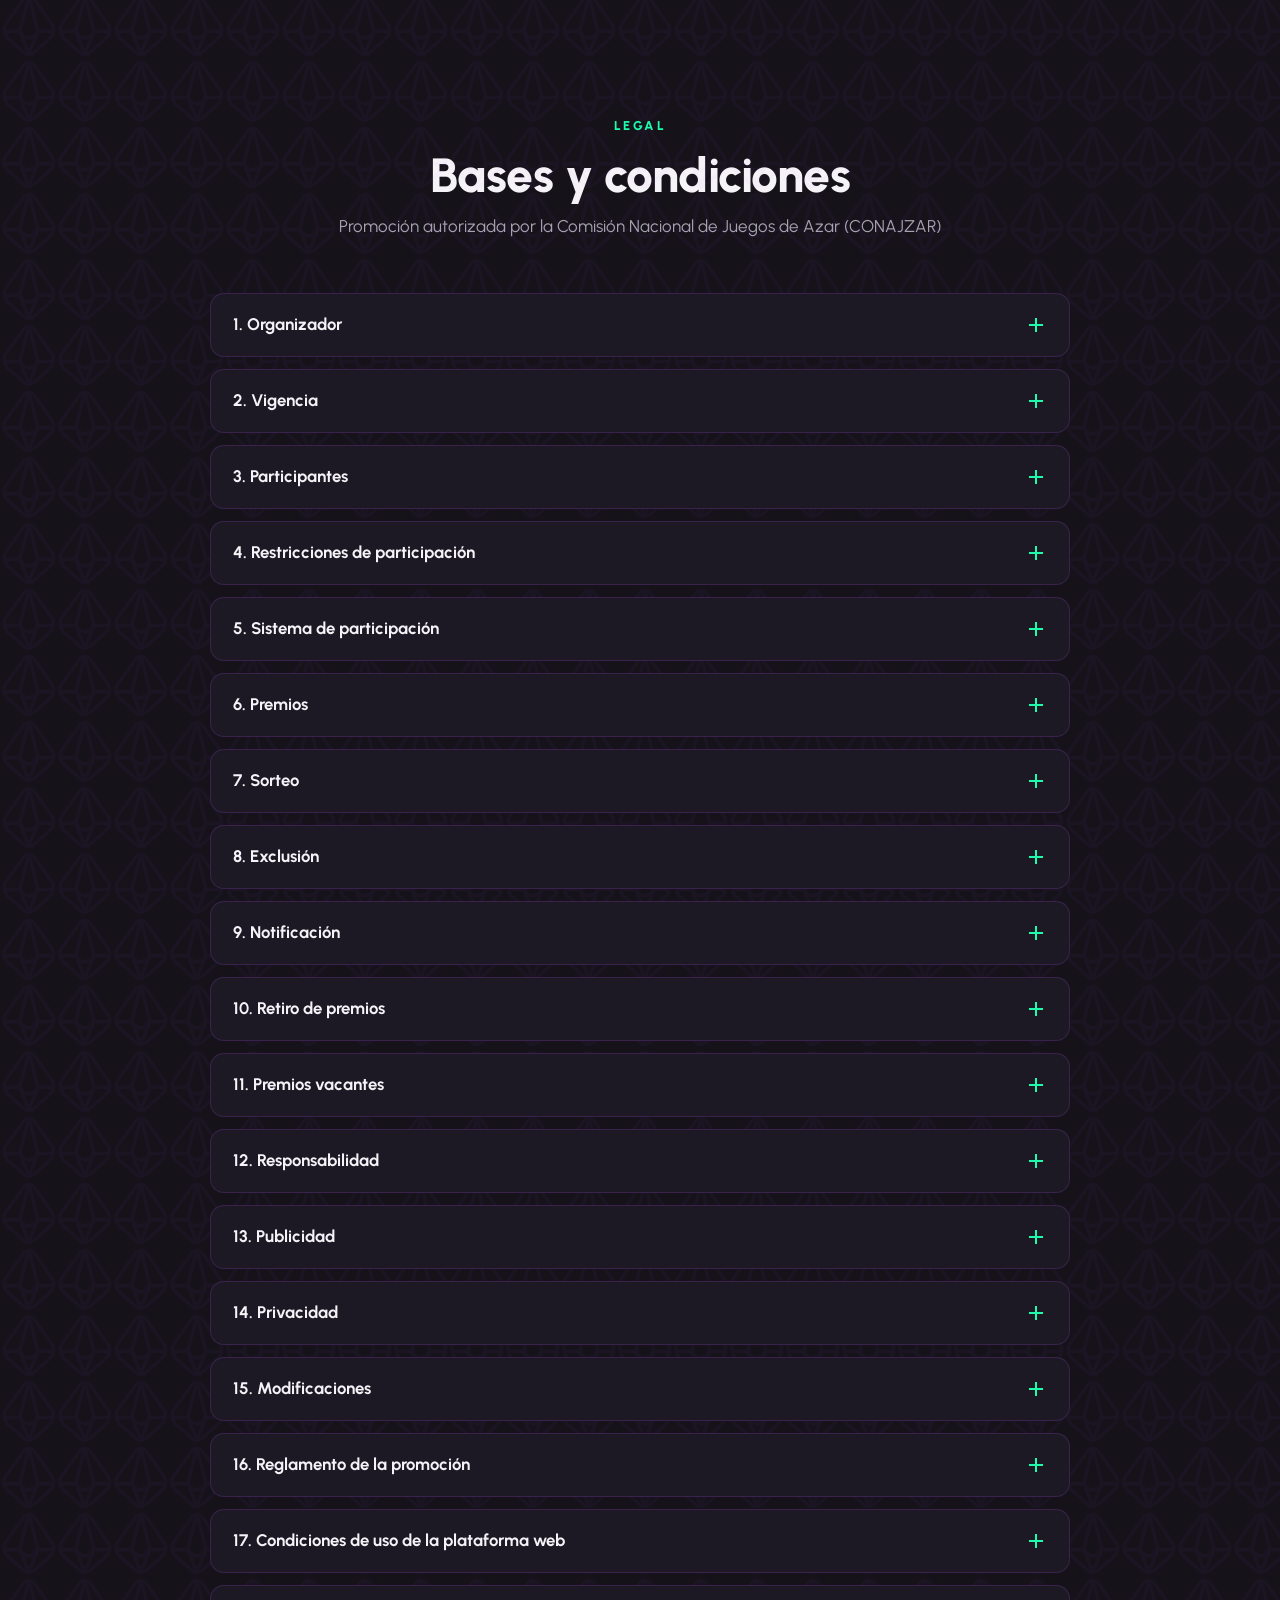
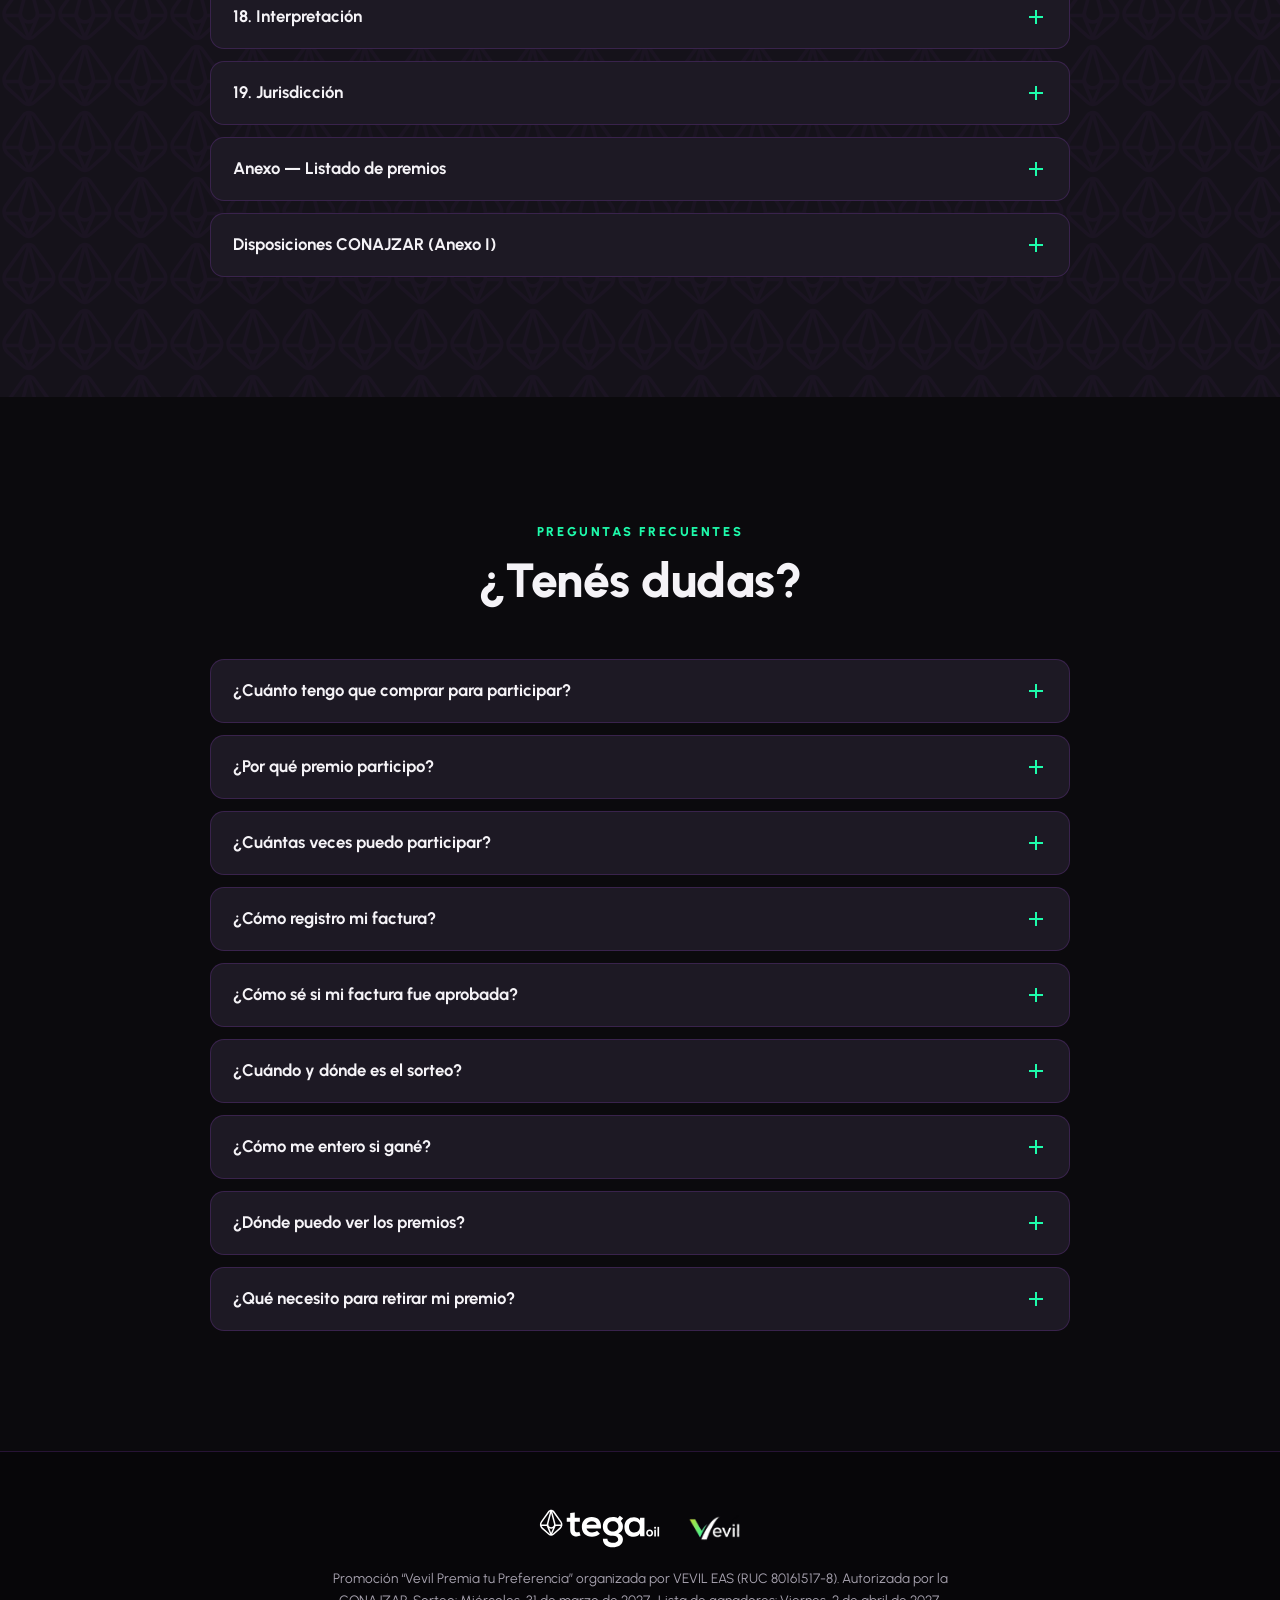
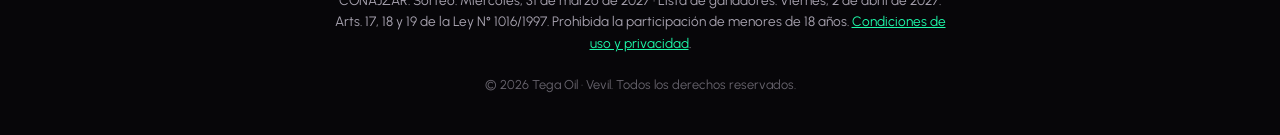
==== commit 00b7ac76: "Premios asignados a las 5 sucursales (moto negra: Barcequillo, blanca: Ypacaraí) y fix de la pista d" ====
--- a/index.html
+++ b/index.html
@@ -17,8 +17,8 @@
   <link rel="preconnect" href="https://fonts.googleapis.com">
   <link rel="preconnect" href="https://fonts.gstatic.com" crossorigin>
   <link href="https://fonts.googleapis.com/css2?family=Urbanist:wght@300;400;600;700;800;900&display=swap" rel="stylesheet">
-  <link rel="stylesheet" href="assets/css/styles.css?v=202610291449">
-  <link rel="stylesheet" href="assets/css/registro.css?v=202610291449">
+  <link rel="stylesheet" href="assets/css/styles.css?v=202610291450">
+  <link rel="stylesheet" href="assets/css/registro.css?v=202610291450">
 </head>
 <body>
 
@@ -27,7 +27,7 @@
       <a href="#inicio" class="nav__brand" aria-label="Inicio">
         <img src="assets/img/tega-logo.svg" alt="Tega Oil" class="nav__tega">
         <span class="nav__x">×</span>
-        <img src="assets/img/vevil-logo.png?v=202610291449" alt="Vevil" class="nav__vevil">
+        <img src="assets/img/vevil-logo.png?v=202610291450" alt="Vevil" class="nav__vevil">
       </a>
       <button class="nav__toggle" id="navToggle" aria-label="Abrir menú" aria-expanded="false"><span></span><span></span></button>
       <nav class="nav__links" id="navLinks">
@@ -272,7 +272,7 @@
     <div class="container footer__inner">
       <div class="footer__brands">
         <img src="assets/img/tega-logo-white.svg" alt="Tega Oil" class="footer__tega">
-        <img src="assets/img/vevil-logo.png?v=202610291449" alt="Vevil" class="footer__vevil">
+        <img src="assets/img/vevil-logo.png?v=202610291450" alt="Vevil" class="footer__vevil">
       </div>
       <div class="footer__social" id="social"></div>
       <p class="footer__legal" id="footerLegal"></p>
@@ -284,8 +284,8 @@
     <svg viewBox="0 0 24 24" aria-hidden="true"><path fill="currentColor" d="M12.04 2C6.58 2 2.13 6.45 2.13 11.91c0 1.75.46 3.45 1.32 4.95L2.05 22l5.25-1.38a9.9 9.9 0 0 0 4.74 1.21h.01c5.46 0 9.91-4.45 9.91-9.91S17.5 2 12.04 2Zm5.8 14.04c-.24.69-1.42 1.32-1.96 1.37-.5.05-1.13.07-1.83-.12-.42-.13-.96-.31-1.65-.61-2.9-1.25-4.79-4.17-4.94-4.36-.14-.19-1.18-1.57-1.18-3s.75-2.13 1.02-2.42c.27-.29.58-.36.78-.36h.56c.18 0 .42-.07.66.5.24.58.82 2.01.89 2.15.07.15.12.32.02.51-.1.19-.15.31-.29.48-.15.17-.31.38-.44.51-.15.15-.3.31-.13.6.17.29.75 1.24 1.61 2.01 1.11.99 2.04 1.3 2.33 1.44.29.15.46.12.63-.07.17-.19.73-.85.92-1.15.19-.29.39-.24.66-.15.27.1 1.7.8 1.99.95.29.15.49.22.56.34.07.12.07.69-.17 1.38Z"/></svg>
   </a>
 
-  <script src="assets/js/config.js?v=202610291449"></script>
-  <script src="assets/js/main.js?v=202610291449"></script>
-  <script src="assets/js/registro.js?v=202610291449"></script>
+  <script src="assets/js/config.js?v=202610291450"></script>
+  <script src="assets/js/main.js?v=202610291450"></script>
+  <script src="assets/js/registro.js?v=202610291450"></script>
 </body>
 </html>
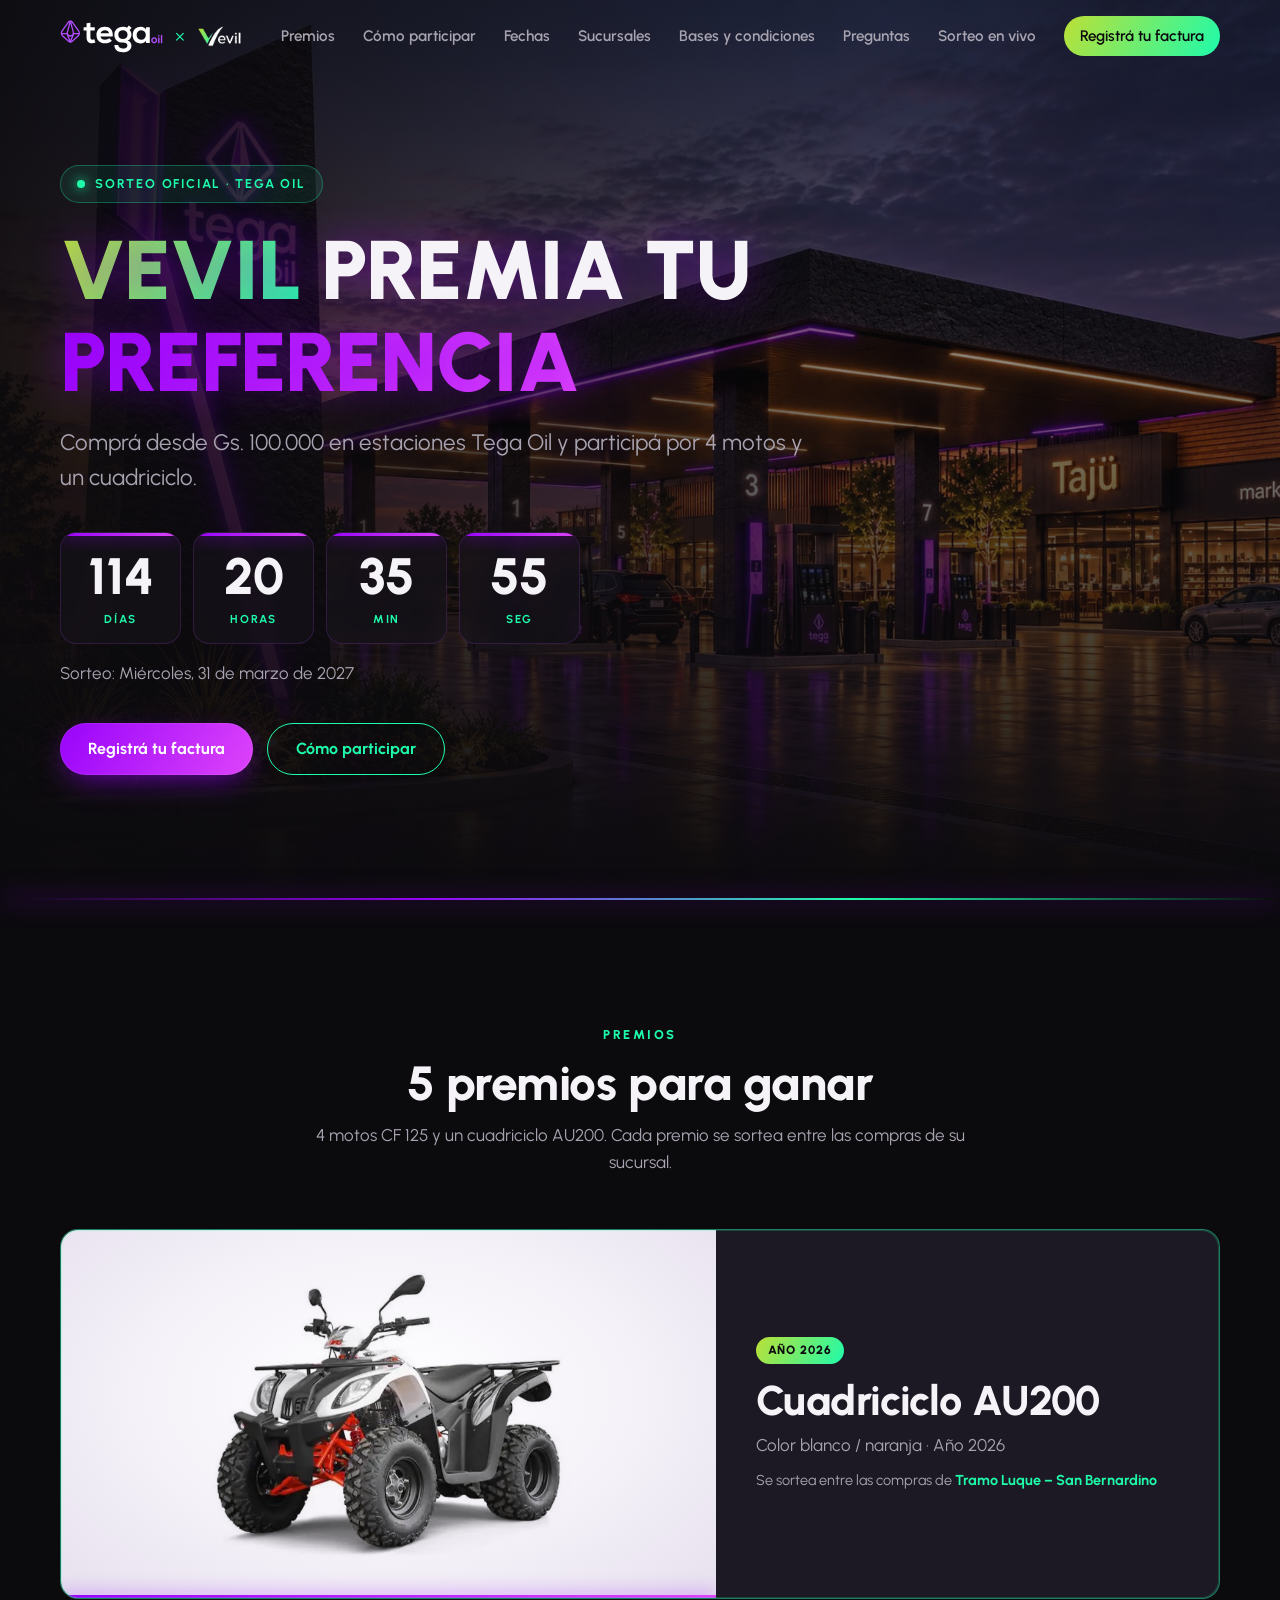
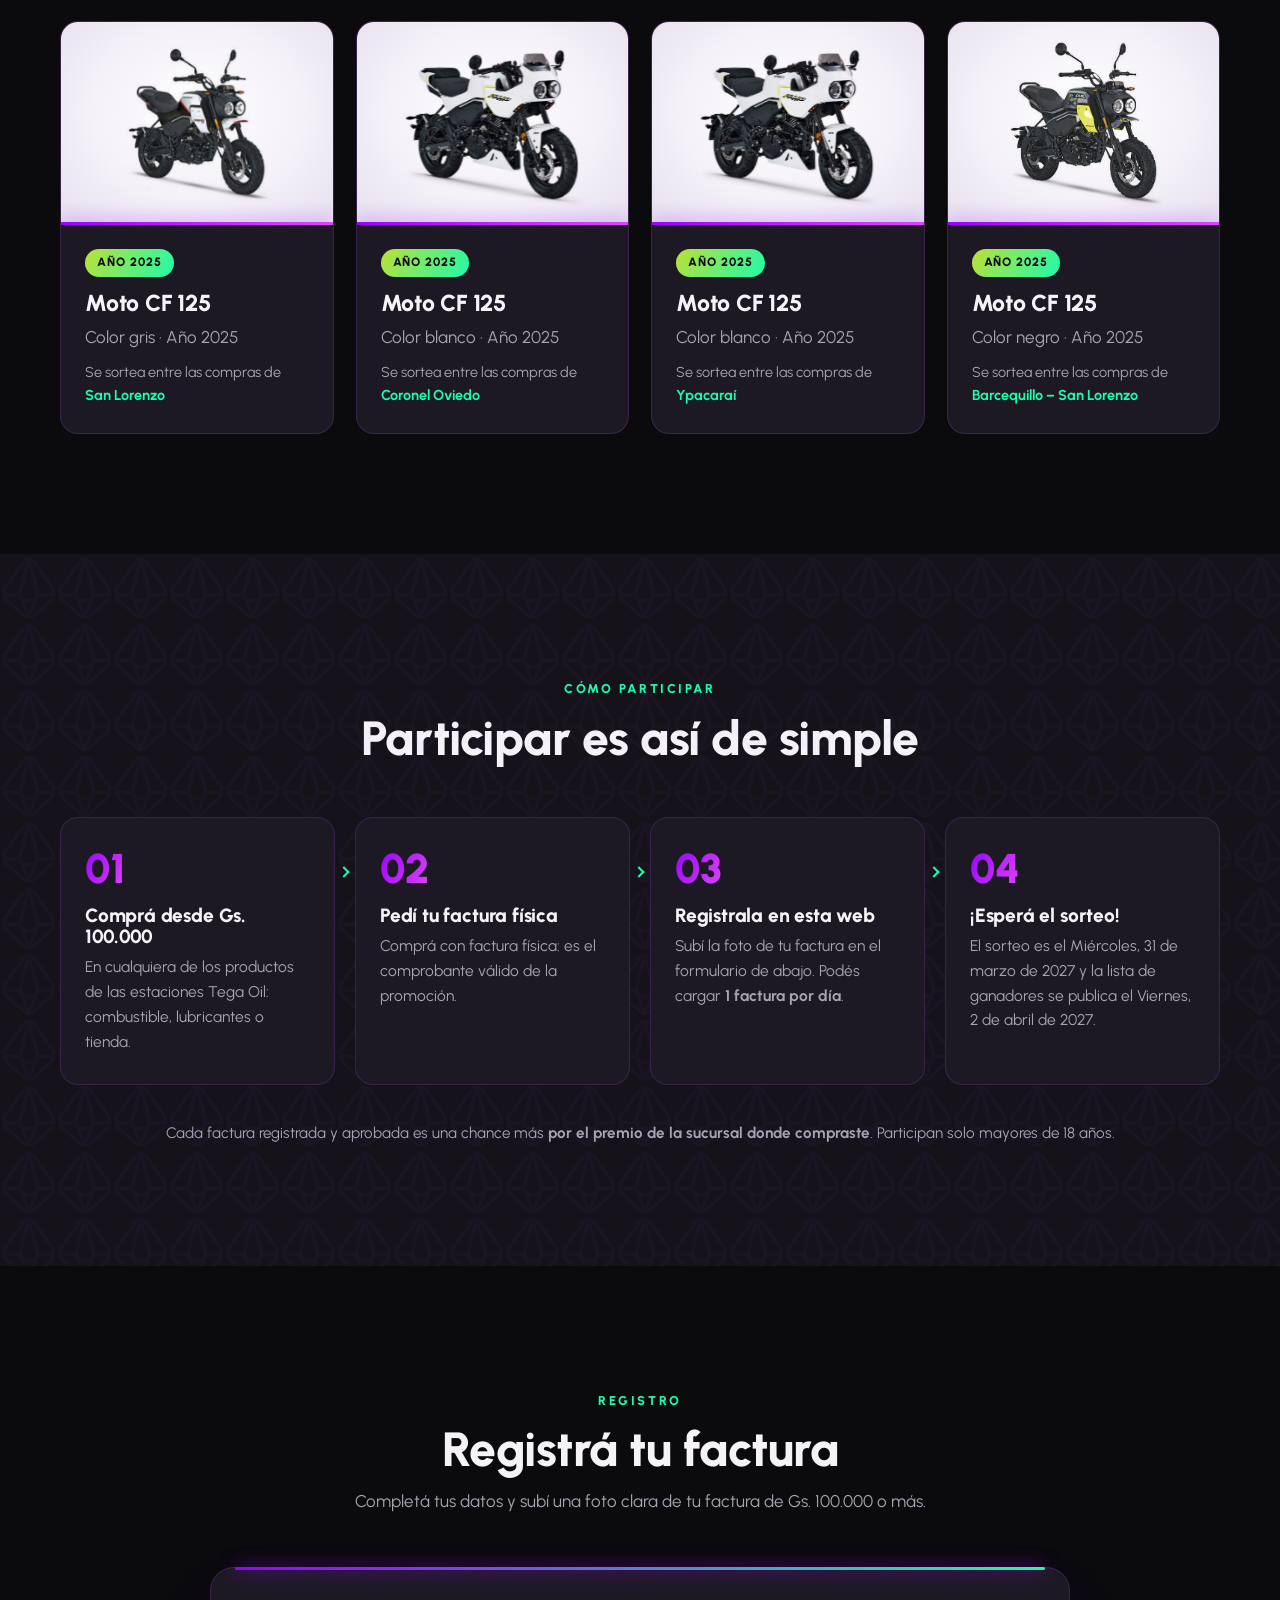
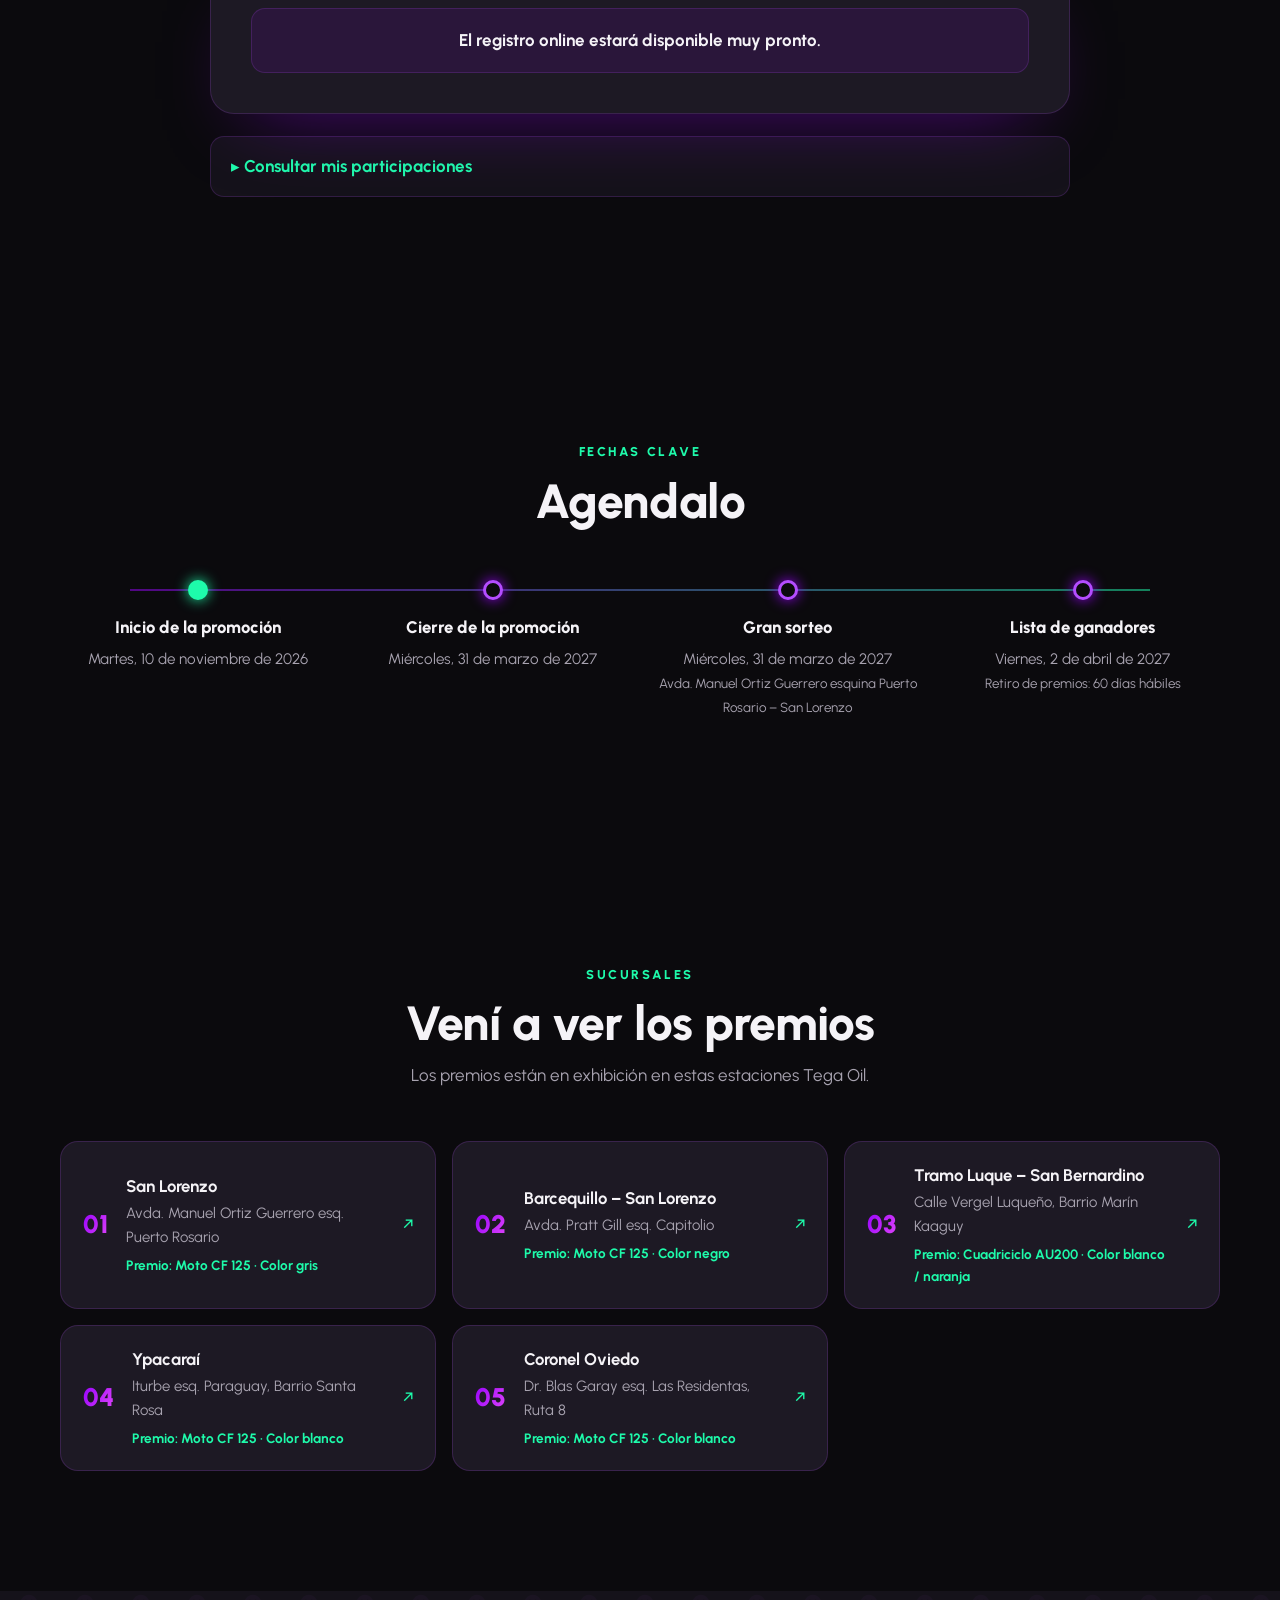
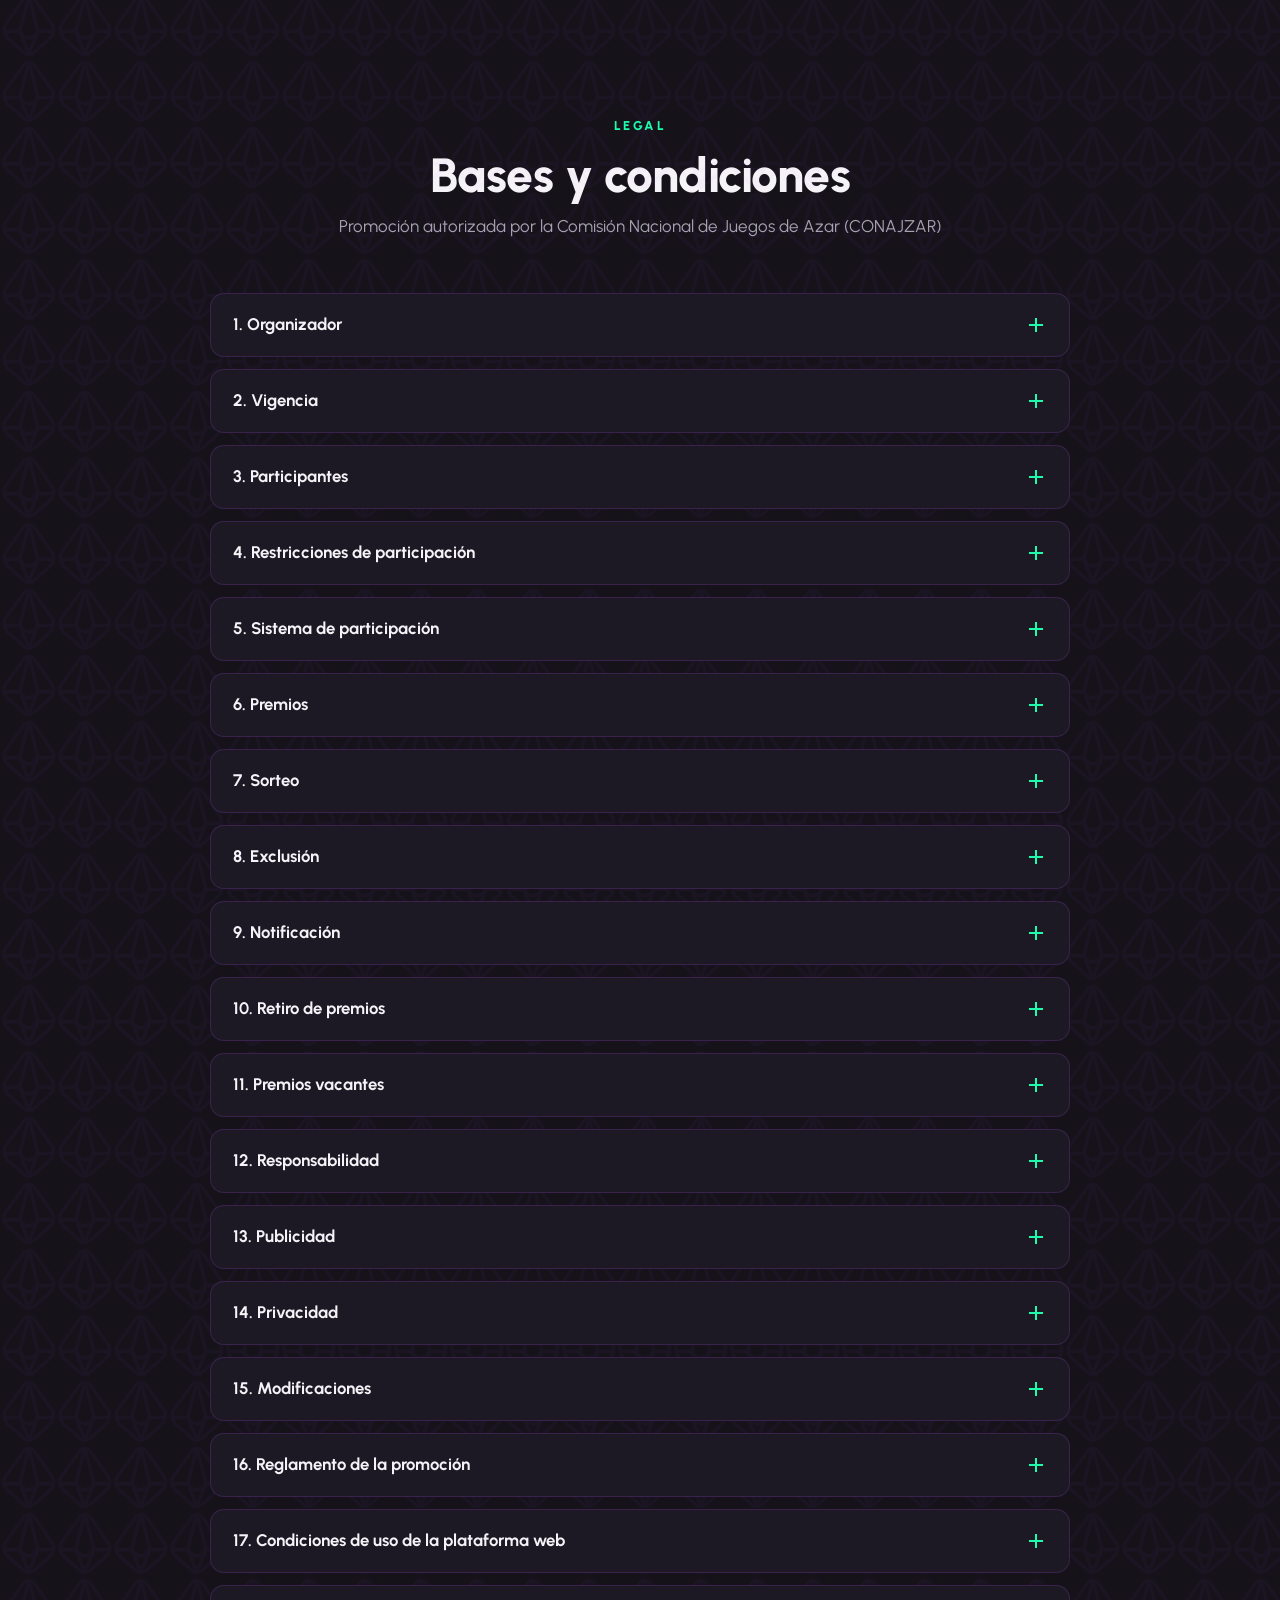
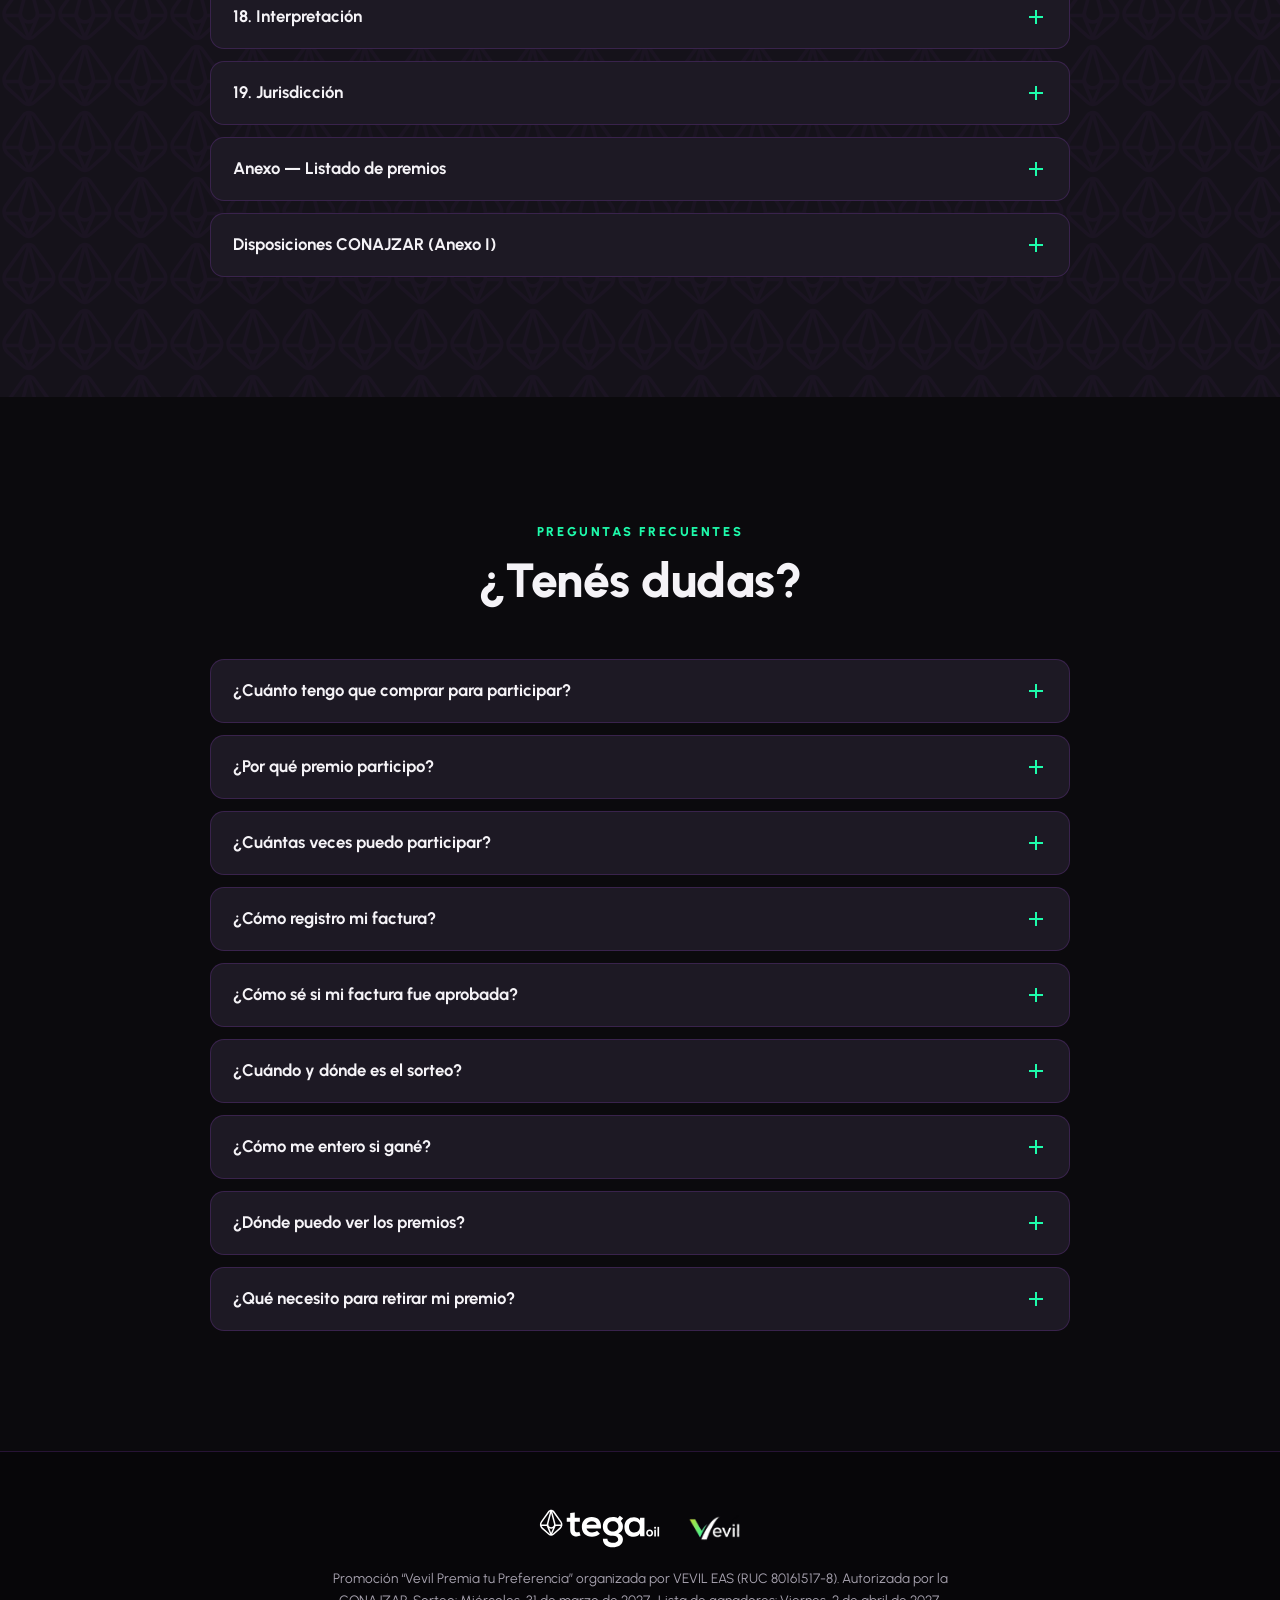
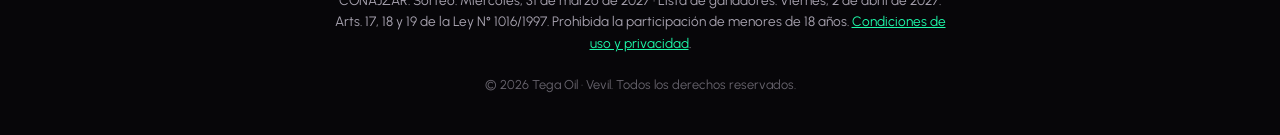
==== commit db6f092e: "Bases del sitio: regla de premios por sucursal (cláusulas 5, 6, 7 y anexo), igual que el documento a" ====
--- a/index.html
+++ b/index.html
@@ -17,8 +17,8 @@
   <link rel="preconnect" href="https://fonts.googleapis.com">
   <link rel="preconnect" href="https://fonts.gstatic.com" crossorigin>
   <link href="https://fonts.googleapis.com/css2?family=Urbanist:wght@300;400;600;700;800;900&display=swap" rel="stylesheet">
-  <link rel="stylesheet" href="assets/css/styles.css?v=202610291450">
-  <link rel="stylesheet" href="assets/css/registro.css?v=202610291450">
+  <link rel="stylesheet" href="assets/css/styles.css?v=202610291503">
+  <link rel="stylesheet" href="assets/css/registro.css?v=202610291503">
 </head>
 <body>
 
@@ -27,7 +27,7 @@
       <a href="#inicio" class="nav__brand" aria-label="Inicio">
         <img src="assets/img/tega-logo.svg" alt="Tega Oil" class="nav__tega">
         <span class="nav__x">×</span>
-        <img src="assets/img/vevil-logo.png?v=202610291450" alt="Vevil" class="nav__vevil">
+        <img src="assets/img/vevil-logo.png?v=202610291503" alt="Vevil" class="nav__vevil">
       </a>
       <button class="nav__toggle" id="navToggle" aria-label="Abrir menú" aria-expanded="false"><span></span><span></span></button>
       <nav class="nav__links" id="navLinks">
@@ -272,7 +272,7 @@
     <div class="container footer__inner">
       <div class="footer__brands">
         <img src="assets/img/tega-logo-white.svg" alt="Tega Oil" class="footer__tega">
-        <img src="assets/img/vevil-logo.png?v=202610291450" alt="Vevil" class="footer__vevil">
+        <img src="assets/img/vevil-logo.png?v=202610291503" alt="Vevil" class="footer__vevil">
       </div>
       <div class="footer__social" id="social"></div>
       <p class="footer__legal" id="footerLegal"></p>
@@ -284,8 +284,8 @@
     <svg viewBox="0 0 24 24" aria-hidden="true"><path fill="currentColor" d="M12.04 2C6.58 2 2.13 6.45 2.13 11.91c0 1.75.46 3.45 1.32 4.95L2.05 22l5.25-1.38a9.9 9.9 0 0 0 4.74 1.21h.01c5.46 0 9.91-4.45 9.91-9.91S17.5 2 12.04 2Zm5.8 14.04c-.24.69-1.42 1.32-1.96 1.37-.5.05-1.13.07-1.83-.12-.42-.13-.96-.31-1.65-.61-2.9-1.25-4.79-4.17-4.94-4.36-.14-.19-1.18-1.57-1.18-3s.75-2.13 1.02-2.42c.27-.29.58-.36.78-.36h.56c.18 0 .42-.07.66.5.24.58.82 2.01.89 2.15.07.15.12.32.02.51-.1.19-.15.31-.29.48-.15.17-.31.38-.44.51-.15.15-.3.31-.13.6.17.29.75 1.24 1.61 2.01 1.11.99 2.04 1.3 2.33 1.44.29.15.46.12.63-.07.17-.19.73-.85.92-1.15.19-.29.39-.24.66-.15.27.1 1.7.8 1.99.95.29.15.49.22.56.34.07.12.07.69-.17 1.38Z"/></svg>
   </a>
 
-  <script src="assets/js/config.js?v=202610291450"></script>
-  <script src="assets/js/main.js?v=202610291450"></script>
-  <script src="assets/js/registro.js?v=202610291450"></script>
+  <script src="assets/js/config.js?v=202610291503"></script>
+  <script src="assets/js/main.js?v=202610291503"></script>
+  <script src="assets/js/registro.js?v=202610291503"></script>
 </body>
 </html>
